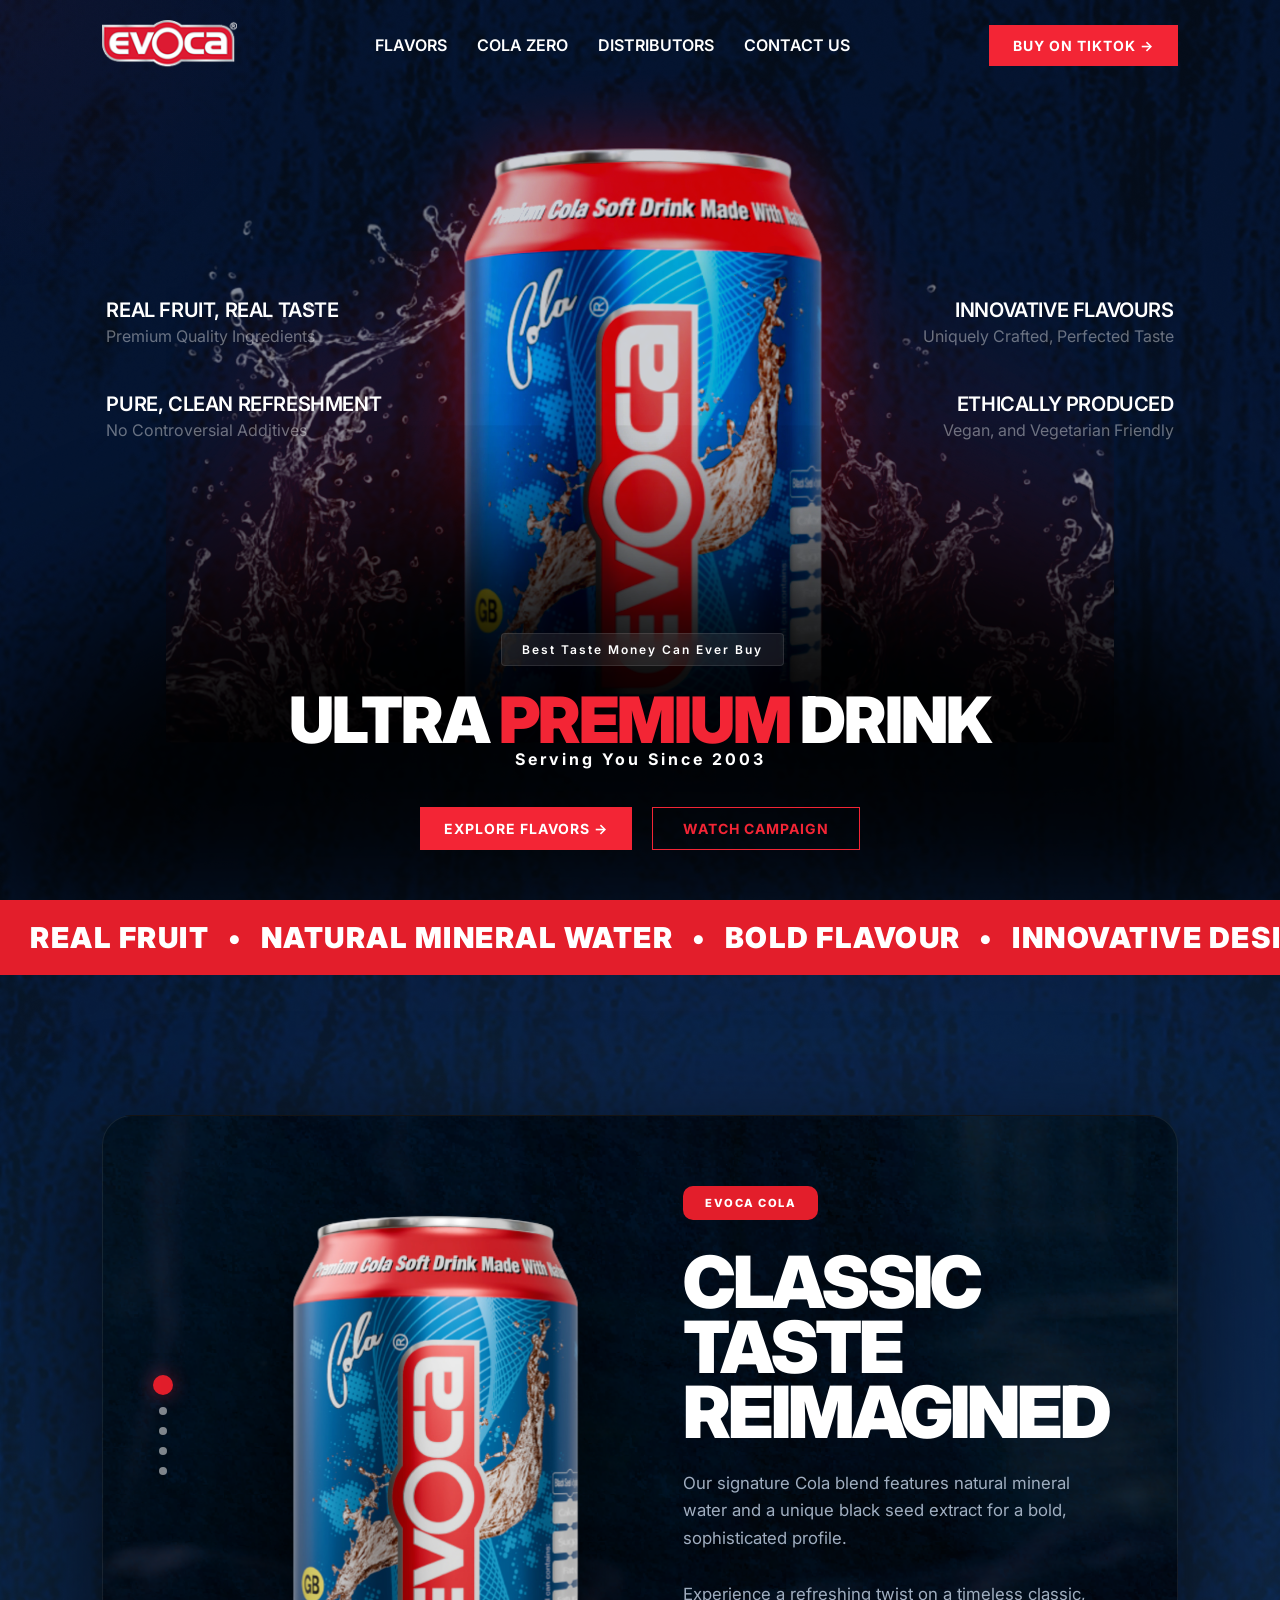
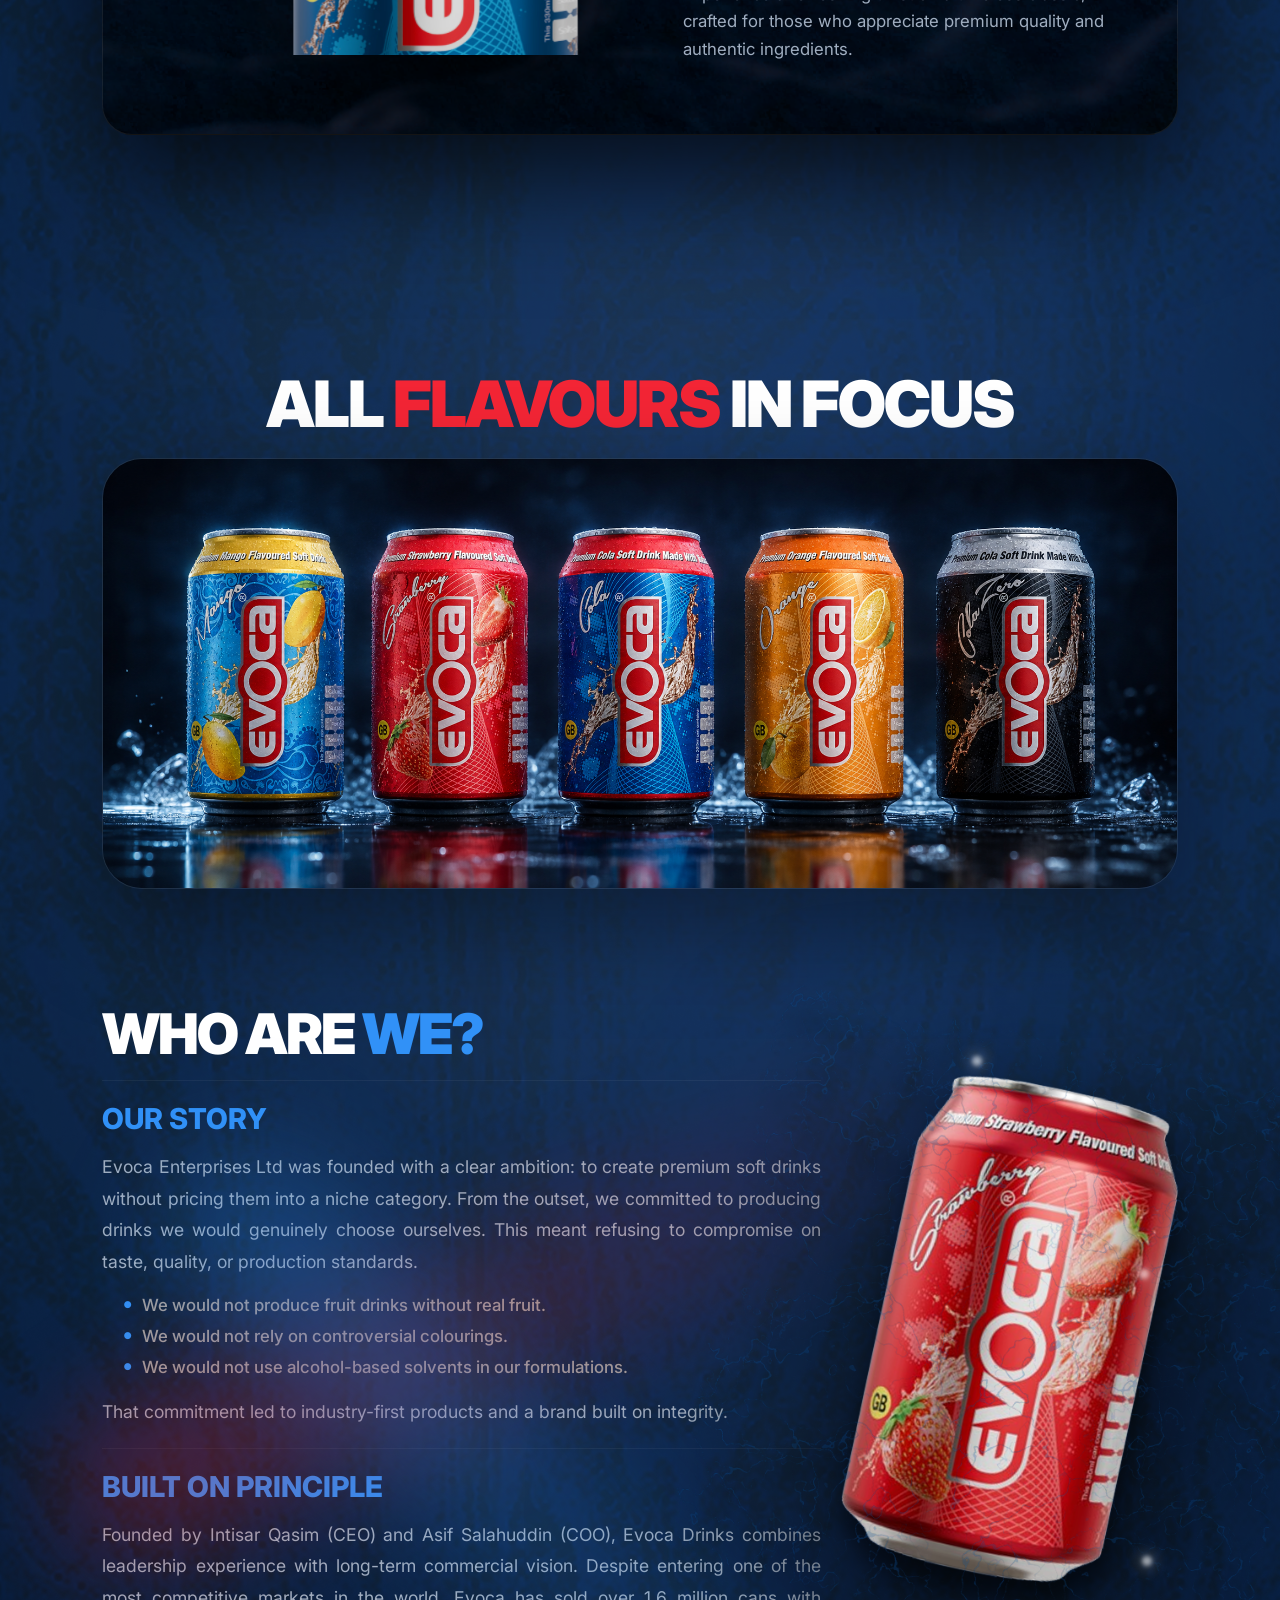
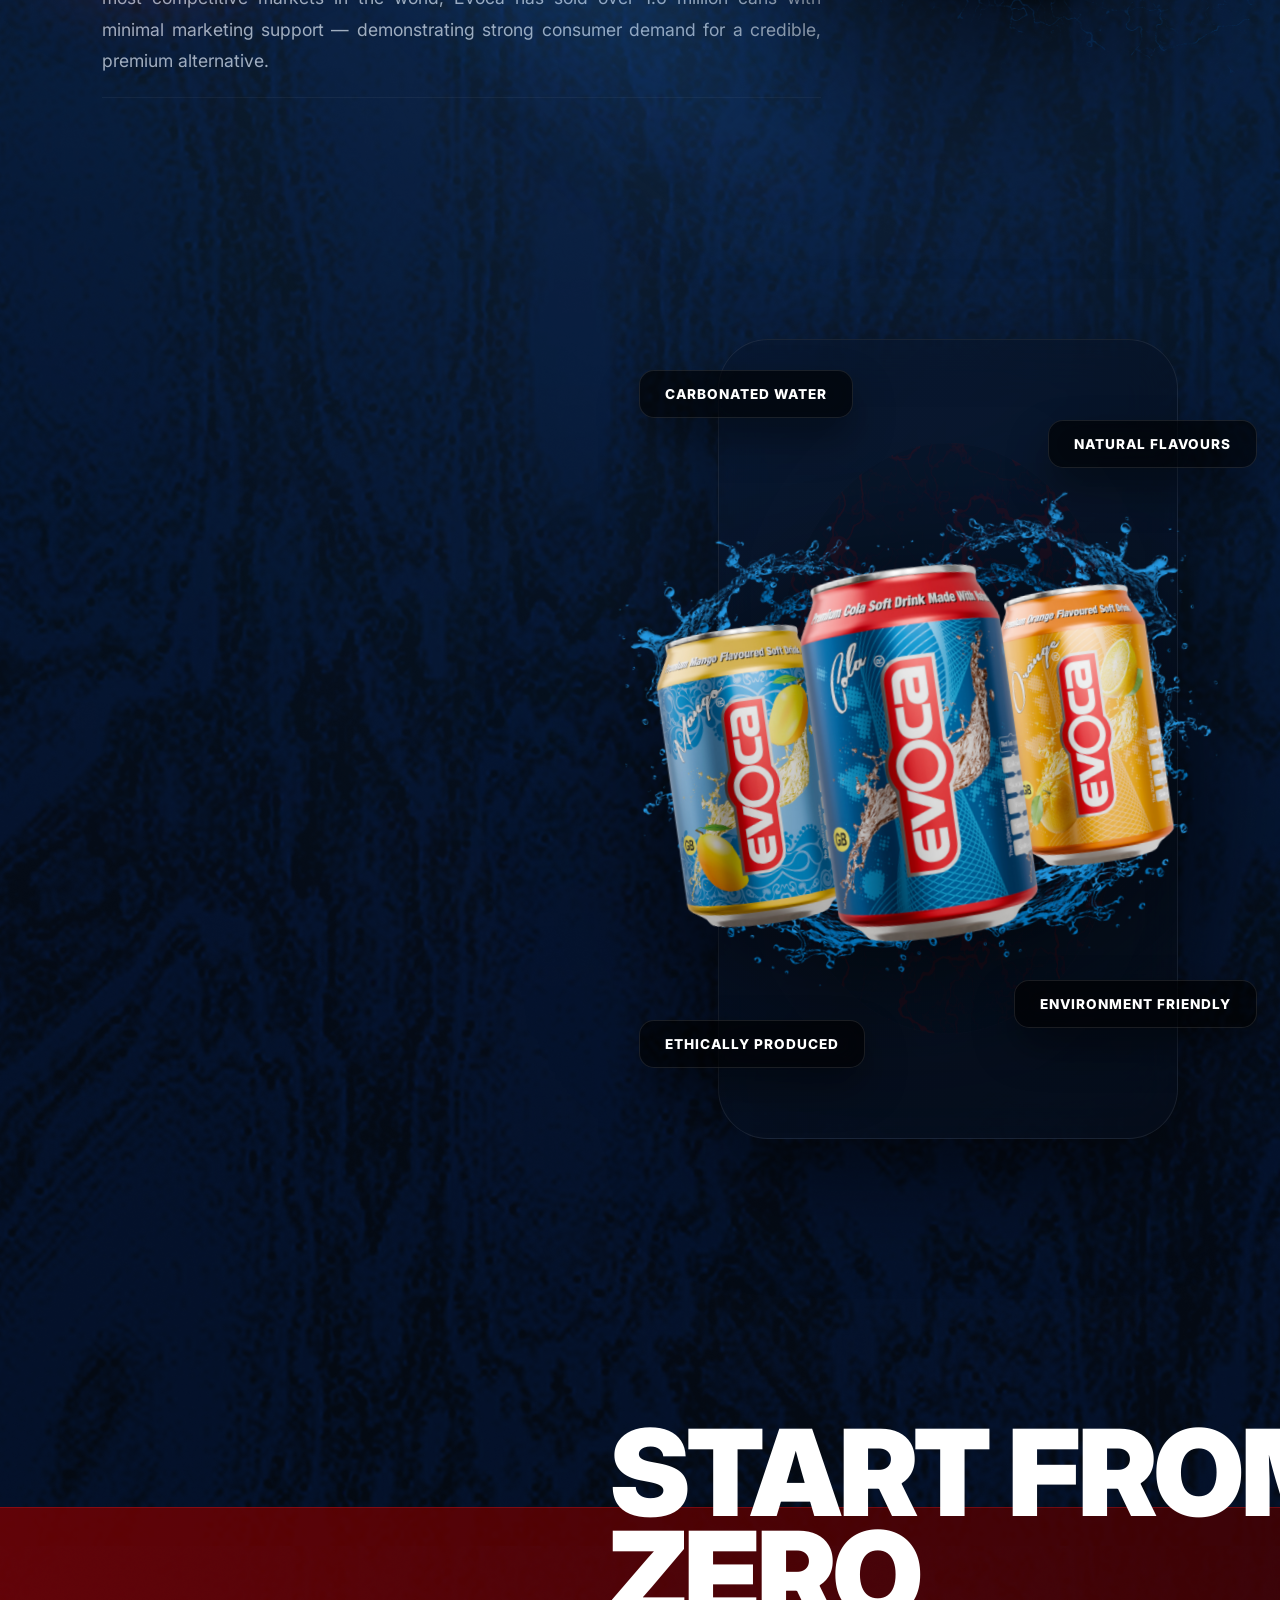
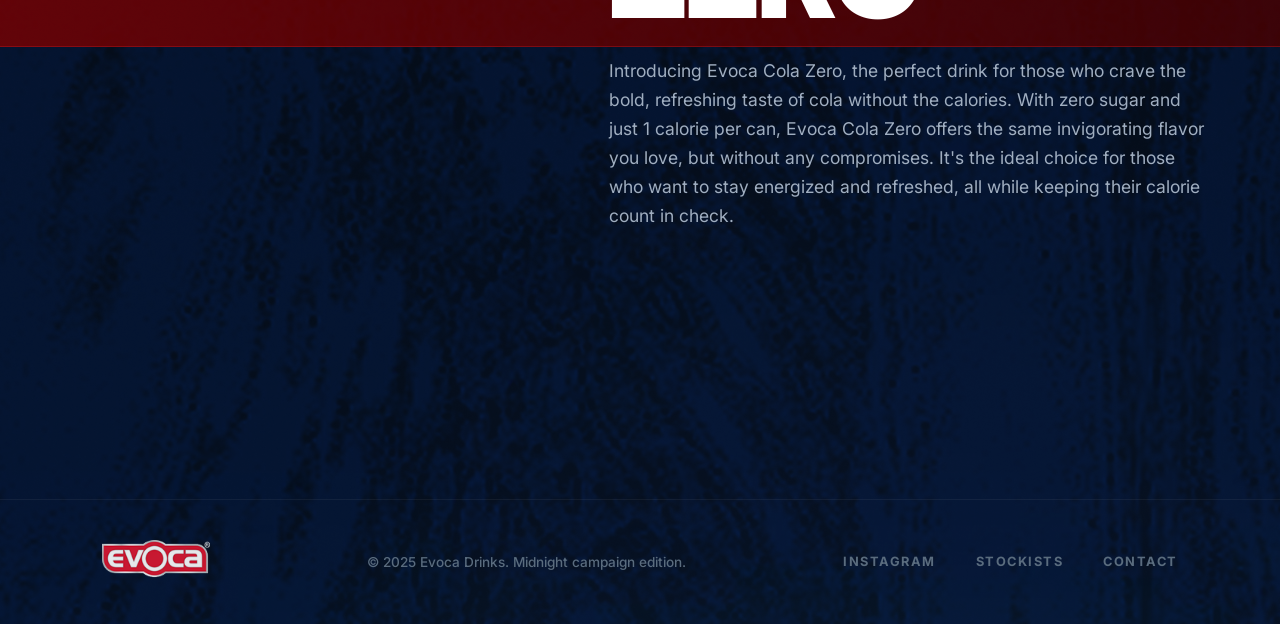
==== index.html @ 178afa1c "Unify section headings to 4rem and enforce strict section-to-section scroll snapping" ====
<!DOCTYPE html>
<html lang="en">

<head>
    <meta charset="UTF-8">
    <meta name="viewport" content="width=device-width, initial-scale=1.0">
    <title>Evoca - Taste the rush</title>
    <link rel="stylesheet" href="style.css">
    <link rel="preconnect" href="https://fonts.googleapis.com">
    <link rel="preconnect" href="https://fonts.gstatic.com" crossorigin>
    <link href="https://fonts.googleapis.com/css2?family=Inter:wght@400;500;600;700;800;900&display=swap"
        rel="stylesheet">
</head>

<body>

    <header class="navbar">
        <div class="navbar-container">
            <div class="logo">
                <img src="assets/Evoca Logo.png" alt="Evoca Logo" class="logo-img">
            </div>
            <nav class="nav-links">
                <a href="index.html#flavors">Flavors</a>
                <a href="index.html#zero">Cola Zero</a>
                <a href="distributors.html">Distributors</a>
                <a href="contact.html">Contact US</a>
            </nav>
            <div class="menu-toggle" id="menuToggle">
                <span></span>
                <span></span>
                <span></span>
            </div>
            <a href="#" class="btn btn-primary buy-now">BUY ON TIKTOK &rarr;</a>
        </div>
    </header>

    <main class="hero">
        <div class="hero-visual">
            <div class="hero-img-wrapper">
                <img src="assets/hero.png" alt="Evoca Hero" class="hero-img">
            </div>
        </div>
        <div class="hero-sides-container">
            <div class="hero-side left">
                <div class="side-info-item">
                    <h3>REAL FRUIT, REAL TASTE</h3>
                    <p>Premium Quality Ingredients</p>
                </div>
                <div class="side-info-item">
                    <h3>PURE, CLEAN REFRESHMENT</h3>
                    <p>No Controversial Additives</p>
                </div>
            </div>
            <div class="hero-side right">
                <div class="side-info-item">
                    <h3>INNOVATIVE FLAVOURS</h3>
                    <p>Uniquely Crafted, Perfected Taste</p>
                </div>
                <div class="side-info-item">
                    <h3>ETHICALLY PRODUCED</h3>
                    <p>Vegan, and Vegetarian Friendly</p>
                </div>
            </div>
        </div>

        <div class="hero-bottom-content">
            <div class="hero-badge reveal">Best Taste Money Can Ever Buy</div>

            <div class="hero-main-title reveal delay-1">

                <h1>Ultra <span class="highlight-red">Premium</span> Drink</h1>
                <span class="title-sub">Serving You Since 2003</span>
            </div>

            <div class="hero-actions reveal delay-2">
                <a href="#flavors" class="btn btn-primary buy-now">EXPLORE FLAVORS &rarr;</a>
                <a href="#" class="btn btn-outline">WATCH CAMPAIGN</a>
            </div>
        </div>
        <div class="hero-fade-overlay"></div>
    </main>

    <div class="marquee-wrapper">
        <div class="marquee">
            <span>REAL FRUIT &nbsp;&nbsp;&bull;&nbsp;&nbsp; NATURAL MINERAL WATER &nbsp;&nbsp;&bull;&nbsp;&nbsp; BOLD
                FLAVOUR &nbsp;&nbsp;&bull;&nbsp;&nbsp; INNOVATIVE DESIGN &nbsp;&nbsp;&bull;&nbsp;&nbsp; REAL FRUIT
                &nbsp;&nbsp;&bull;&nbsp;&nbsp; NATURAL MINERAL WATER &nbsp;&nbsp;&bull;&nbsp;&nbsp; BOLD FLAVOUR
                &nbsp;&nbsp;&bull;&nbsp;&nbsp; INNOVATIVE DESIGN</span>
            <span>REAL FRUIT &nbsp;&nbsp;&bull;&nbsp;&nbsp; NATURAL MINERAL WATER &nbsp;&nbsp;&bull;&nbsp;&nbsp; BOLD
                FLAVOUR &nbsp;&nbsp;&bull;&nbsp;&nbsp; INNOVATIVE DESIGN &nbsp;&nbsp;&bull;&nbsp;&nbsp; REAL FRUIT
                &nbsp;&nbsp;&bull;&nbsp;&nbsp; NATURAL MINERAL WATER &nbsp;&nbsp;&bull;&nbsp;&nbsp; BOLD FLAVOUR
                &nbsp;&nbsp;&bull;&nbsp;&nbsp; INNOVATIVE DESIGN</span>
        </div>
    </div>

    <section id="flavors" class="product-showcase">
        <div class="showcase-container">
            <div class="pagination">
                <span class="dot active" data-index="0"></span>
                <span class="dot" data-index="1"></span>
                <span class="dot" data-index="2"></span>
                <span class="dot" data-index="3"></span>
                <span class="dot" data-index="4"></span>
            </div>
            <div class="product-image">
                <img src="assets/1.png" alt="Evoca Product" id="productImage">
            </div>
            <div class="product-info reveal">
                <span class="product-tag" id="productTag">Evoca Cola</span>
                <h2 class="product-heading" id="productHeading">CLASSIC TASTE<br>REIMAGINED</h2>
                <p class="product-description" id="productDesc">
                    Our signature Cola blend features natural mineral water and a unique black seed extract for a bold,
                    sophisticated profile.
                    <br><br>
                    Experience a refreshing twist on a timeless classic, crafted for those who appreciate premium
                    quality and authentic ingredients.
                </p>
            </div>
        </div>
    </section>

    <section class="campaign-system">
        <div class="campaign-header reveal">
            <h2 class="header-main">ALL <span class="highlight-red">FLAVOURS</span> IN FOCUS</h2>
            <!-- <p class="header-sub">Our product pages present each drink as part of an immersive showcase .</p> -->
            <div class="campaign-banner reveal delay-1">
                <img src="assets/centralcans.png" alt="Evoca Cans Range" class="banner-img">
            </div>
        </div>

        <div class="campaign-grid">
            <div class="campaign-left reveal">
                <h3 class="side-heading">Who are<span class="highlight-blue"> we?</span></h3>

                <div class="feature-list">
                    <div class="feature-card reveal delay-1">
                        <h4>Our Story</h4>
                        <p>
                            Evoca Enterprises Ltd was founded with a clear ambition: to create premium soft drinks
                            without pricing them into a niche category. From the outset, we committed to producing
                            drinks we would genuinely choose ourselves. This meant refusing to compromise on taste,
                             quality, or production standards.
                        </p>
                        <ul class="principles-list">
                            <li>We would not produce fruit drinks without real fruit.</li>
                            <li>We would not rely on controversial colourings.</li>
                            <li>We would not use alcohol-based solvents in our formulations.</li>
                        </ul>
                        <p>
                            That commitment led to industry-first products and a brand built on integrity.
                        </p>
                    </div>
                    <div class="feature-card reveal delay-2">
                        <h4>Built on Principle</h4>
                        <p>
                            Founded by Intisar Qasim (CEO) and Asif Salahuddin (COO), Evoca Drinks combines leadership
                            experience with long-term commercial vision. Despite entering one of the most competitive
                            markets in the world, Evoca has sold over 1.6 million cans with minimal marketing support —
                            demonstrating strong consumer demand for a credible, premium alternative.
                        </p>
                    </div>

                </div>
            </div>

            <div class="campaign-right">
                <div class="visual-container">
                    <!-- Liquid Ribbons Background -->
                    <div class="ribbon ribbon-1"></div>
                    <div class="ribbon ribbon-2"></div>

                    <!-- <div class="campaign-info reveal delay-2">
                        <span class="tag-pill">CAMPAIGN VISUAL SYSTEM</span>
                        <p class="campaign-desc">
                            Evoca Cola is the only soft drink in the world to be made<br>
                            with: 100% Natural Mineral Water a Special Tasteless Extract of<br>
                            Black Seed
                        </p>
                    </div> -->

                    <div class="straight-can">
                        <img src="assets/EvocaStrawberry.png" alt="Evoca Strawberry">
                    </div>
                    <!-- Glowing particles -->
                    <div class="particle p1"></div>
                    <div class="particle p2"></div>
                    <div class="particle p3"></div>
                </div>
            </div>
        </div>
    </section>

    <section class="signature-concept">
        <div class="concept-grid">
            <div class="concept-left reveal">
                <span class="concept-tag">THERE IS NO ONE LIKE EVOCA</span>
                <h2 class="concept-heading">WHAT'S <span class="highlight-red">SPECIAL?</span></h2>

                <div class="concept-features">
                    <div class="concept-feature">
                        <div class="feature-icon">01</div>
                        <div class="feature-text">
                            <h4>HERO BUILT FROM SPLASH FORMS</h4>
                            <p>Evoca drinks are crafted using only the finest ingredients, including natural fruit
                                extracts, caffeine, and black seed extract. Our commitment to quality ensures a fresh,
                                authentic taste in every sip.</p>
                        </div>
                    </div>
                    <div class="concept-feature">
                        <div class="feature-icon">02</div>
                        <div class="feature-text">
                            <h4>PREMIUM TYPOGRAPHY BALANCE</h4>
                            <p>From refreshing Mango to the dynamic Cola, each Evoca flavour is uniquely formulated with
                                high-quality ingredients to create an unforgettable taste experience. We refuse to use
                                artificial additives, ensuring that each drink stands out for its natural, rich taste.
                            </p>
                        </div>
                    </div>
                    <div class="concept-feature">
                        <div class="feature-icon">03</div>
                        <div class="feature-text">
                            <h4>UNIQUE FLAVOR STORYTELLING</h4>
                            <p>Evoca drinks are produced with sustainability in mind, using environmentally friendly
                                practices to reduce our carbon footprint. We prioritize responsible sourcing and
                                production methods to protect both the environment and the integrity of our brand.</p>
                        </div>
                    </div>
                </div>
            </div>

            <div class="concept-right">
                <div class="orbit-card">
                    <!-- <span class="orbit-tag">ORBIT SHOWCASE</span> -->

                    <div class="orbit-visual">
                        <img src="assets/Group9.png" alt="Orbit Background" class="orbit-bg">
                        <img src="assets/all.png" alt="Evoca Cans Range" class="orbit-can">

                        <!-- Orbiting feature labels -->
                        <div class="orbit-label label-tl">
                            <h5>CARBONATED WATER</h5>
                        </div>
                        <div class="orbit-label label-tr">
                            <h5>NATURAL FLAVOURS</h5>
                        </div>
                        <div class="orbit-label label-bl">
                            <h5>ETHICALLY PRODUCED</h5>
                        </div>
                        <div class="orbit-label label-br">
                            <h5>ENVIRONMENT FRIENDLY</h5>
                        </div>
                    </div>
                </div>
            </div>
        </div>
    </section>
    <section id="zero" class="zero-section">
        <div class="red-stripe"></div>
        <div class="zero-container">
            <div class="zero-left reveal">
                <img src="assets/Zero.png" alt="Evoca Cola Zero" class="zero-can">
            </div>
            <div class="zero-right">
                <h2 class="zero-heading">START FROM<br>ZERO</h2>
                <p class="zero-text">
                    Introducing Evoca Cola Zero, the perfect drink for those who crave the bold, refreshing taste of
                    cola without the calories. With zero sugar and just 1 calorie per can, Evoca Cola Zero offers the
                    same invigorating flavor you love, but without any compromises. It's the ideal choice for those who
                    want to stay energized and refreshed, all while keeping their calorie count in check.
                </p>
                <!-- <a href="#" class="btn btn-primary">EXPLORE FLAVORS</a> -->
            </div>
        </div>
    </section>

    <footer id="contact" class="footer">
        <div class="footer-container">
            <div class="footer-left">
                <img src="assets/Evoca Logo.png" alt="Evoca Logo" class="footer-logo">
            </div>
            <div class="footer-center">
                <p>© 2025 Evoca Drinks. Midnight campaign edition.</p>
            </div>
            <div class="footer-right">
                <nav class="footer-nav">
                    <a href="#">INSTAGRAM</a>
                    <a href="distributors.html">STOCKISTS</a>
                    <a href="contact.html">CONTACT</a>
                </nav>
            </div>
        </div>
    </footer>

    <script>
        const scrollTop = document.getElementById('scrollTop');
        const navbar = document.querySelector('.navbar');

        window.addEventListener('scroll', () => {
            // Scroll to top button visibility
            if (window.pageYOffset > 300) {
                scrollTop.classList.add('visible');
            } else {
                scrollTop.classList.remove('visible');
            }

            // Navbar background transition
            if (window.pageYOffset > 50) {
                navbar.classList.add('scrolled');
            } else {
                navbar.classList.remove('scrolled');
            }
        });

        // Intersection Observer for reveal animations
        const revealCallback = (entries, observer) => {
            entries.forEach(entry => {
                if (entry.isIntersecting) {
                    entry.target.classList.add('active');
                }
            });
        };

        const revealObserver = new IntersectionObserver(revealCallback, {
            threshold: 0.15
        });

        document.querySelectorAll('.reveal').forEach(el => {
            revealObserver.observe(el);
        });

        // Mouse Tracking Glow Effect
        const glow = document.createElement('div');
        glow.className = 'mouse-glow';
        document.body.appendChild(glow);

        // Style the glow element via JS for simplicity or add to CSS
        Object.assign(glow.style, {
            position: 'fixed',
            width: '600px',
            height: '600px',
            background: 'radial-gradient(circle, rgba(227, 30, 43, 0.05) 0%, transparent 70%)',
            borderRadius: '50%',
            pointerEvents: 'none',
            zIndex: '0',
            transform: 'translate(-50%, -50%)',
            transition: 'opacity 0.5s ease'
        });

        document.addEventListener('mousemove', (e) => {
            glow.style.left = e.clientX + 'px';
            glow.style.top = e.clientY + 'px';
        });

        document.addEventListener('mouseenter', () => glow.style.opacity = '1');
        document.addEventListener('mouseleave', () => glow.style.opacity = '0');

        // Magnetic Button Effect
        const magneticButtons = document.querySelectorAll('.magnetic');
        magneticButtons.forEach(btn => {
            btn.addEventListener('mousemove', (e) => {
                const rect = btn.getBoundingClientRect();
                const x = e.clientX - rect.left - rect.width / 2;
                const y = e.clientY - rect.top - rect.height / 2;
                btn.style.transform = `translate(${x * 0.3}px, ${y * 0.3}px) scale(1.1)`;
            });
            btn.addEventListener('mouseleave', () => {
                btn.style.transform = '';
            });
        });

        // Text animation for highlights
        const textAnim = document.querySelector('.anim-text');
        if (textAnim) {
            textAnim.innerHTML = textAnim.innerText.split('').map((char, i) =>
                `<span style="display:inline-block; transition: all 0.5s ease ${i * 0.1}s">${char}</span>`
            ).join('');

            const observer = new IntersectionObserver((entries) => {
                entries.forEach(entry => {
                    if (entry.isIntersecting) {
                        entry.target.querySelectorAll('span').forEach(s => {
                            s.style.transform = 'translateY(0) rotate(0)';
                            s.style.opacity = '1';
                        });
                    } else {
                        entry.target.querySelectorAll('span').forEach(s => {
                            s.style.transform = 'translateY(20px) rotate(10deg)';
                            s.style.opacity = '0';
                        });
                    }
                });
            }, { threshold: 0.5 });
            observer.observe(textAnim);
        }

        // Flavor Switcher Logic
        const flavors = [
            {
                tag: "Evoca Cola",
                heading: "CLASSIC TASTE<br>REIMAGINED",
                desc: "Our signature Cola blend features natural mineral water and a unique black seed extract for a bold, sophisticated profile.<br><br>Experience a refreshing twist on a timeless classic, crafted for those who appreciate premium quality and authentic ingredients.",
                img: "assets/1.png"
            },
            {
                tag: "Evoca Strawberry",
                heading: "FRUITY RUSH",
                desc: "Evoca Strawberry combines freshly pressed strawberry juice and premium ingredients for a naturally refreshing, authentic flavour.<br><br>Carefully crafted from real fruit and natural mineral water, it delivers a smooth texture, bold flavour, and revitalising refreshment wherever you are.",
                img: "assets/2.png"
            },
            {
                tag: "Evoca Orange",
                heading: "ISLAND REFRESHMENT",
                desc: "Crisp, zesty, and full of life, our Orange flavor is made from the finest citrus extracts and crystal-clear spring water.<br><br>A bright and uplifting choice that delivers a natural citrus punch, keeping you refreshed and revitalized from the first sip to the last.",
                img: "assets/4.png"
            },
            {
                tag: "Evoca Mango",
                heading: "EVERY DROP<br>TROPICAL",
                desc: "Savor the sun-ripened sweetness of exotic mangoes, perfectly balanced with our pure mineral water base.<br><br>A vibrant, refreshing escape that brings a burst of tropical energy to your day, with no artificial flavors or compromise.",
                img: "assets/3.png"
            },
            {
                tag: "Evoca Cola Zero",
                heading: "ZERO CALORIES",
                desc: "Indulge in the full, rich taste of our Cola, now with zero calories. Infused with real kola nut and our exclusive black seed extract, Evoca Cola Zero offers all the bold, sophisticated flavours of the original, without the sugar.<br><br>Perfect for those who want the taste they love with none of the calories, Evoca Cola Zero delivers refreshment, energy, and flavour in every sip.",
                img: "assets/5.png"
            }
        ];

        const dots = document.querySelectorAll('.pagination .dot');
        const productImage = document.getElementById('productImage');
        const productTag = document.getElementById('productTag');
        const productHeading = document.getElementById('productHeading');
        const productDesc = document.getElementById('productDesc');

        dots.forEach(dot => {
            dot.addEventListener('click', () => {
                const index = dot.getAttribute('data-index');
                updateFlavor(index);
            });
        });

        function updateFlavor(index) {
            const flavor = flavors[index];

            // Update active dot
            dots.forEach(d => d.classList.remove('active'));
            dots[index].classList.add('active');

            // Fade out effect
            const elementsToFade = [productImage, productTag, productHeading, productDesc];
            elementsToFade.forEach(el => {
                el.style.opacity = '0';
                el.style.transform = 'translateY(20px)';
                el.style.transition = 'all 0.4s ease';
            });

            setTimeout(() => {
                // Update content
                productImage.src = flavor.img;
                productTag.textContent = flavor.tag;
                productHeading.innerHTML = flavor.heading;
                productDesc.innerHTML = flavor.desc;

                // Fade in effect
                elementsToFade.forEach(el => {
                    el.style.opacity = '1';
                    el.style.transform = 'translateY(0)';
                });
            }, 400);
        }

        // Mobile Menu Toggle Logic
        const menuToggle = document.getElementById('menuToggle');
        const navLinks = document.querySelector('.nav-links');

        menuToggle.addEventListener('click', () => {
            menuToggle.classList.toggle('active');
            navLinks.classList.toggle('active');
            document.body.classList.toggle('no-scroll');
        });

        // Close menu when link is clicked
        document.querySelectorAll('.nav-links a').forEach(link => {
            link.addEventListener('click', () => {
                menuToggle.classList.remove('active');
                navLinks.classList.remove('active');
                document.body.classList.remove('no-scroll');
            });
        });
    </script>
</body>

</html>
---- style.css ----
html {
    scroll-behavior: smooth;
    scroll-snap-type: y mandatory;
}

:root {
    scroll-behavior: smooth;
    --bg-dark: #051329;
    --primary-red: #E31E2B;
    --text-white: #ffffff;
    --text-muted: #7a8c9e;
    --btn-secondary-bg: rgba(255, 255, 255, 0.05);
    --btn-secondary-border: rgba(255, 255, 255, 0.1);
}

/* Reveal Animations */
.reveal {
    opacity: 0;
    transform: translateY(30px);
    transition: all 0.8s cubic-bezier(0.175, 0.885, 0.32, 1.275);
}

.reveal.active {
    opacity: 1;
    transform: translateY(0);
}

/* Staggered Reveal Delays */
.delay-1 {
    transition-delay: 0.1s;
}

.delay-2 {
    transition-delay: 0.2s;
}

.delay-3 {
    transition-delay: 0.3s;
}

.delay-4 {
    transition-delay: 0.4s;
}

.delay-5 {
    transition-delay: 0.5s;
}

/* Parallax Keyframes */
@keyframes parallax-slow {
    0% {
        transform: translate(0, 0);
    }

    50% {
        transform: translate(20px, 15px);
    }

    100% {
        transform: translate(0, 0);
    }
}

@keyframes parallax-medium {
    0% {
        transform: translate(0, 0);
    }

    50% {
        transform: translate(-30px, 20px);
    }

    100% {
        transform: translate(0, 0);
    }
}

.parallax-s {
    animation: parallax-slow 15s ease-in-out infinite;
}

.parallax-m {
    animation: parallax-medium 12s ease-in-out infinite;
}

* {
    margin: 0;
    padding: 0;
    box-sizing: border-box;
}

body {
    font-family: 'Inter', sans-serif;
    background-color: var(--bg-dark);
    background-image: url('assets/Background.png');
    background-position: top center;
    background-size: 100% auto;
    background-repeat: repeat-y;
    color: var(--text-white);
    min-height: 100vh;
    display: flex;
    flex-direction: column;
    overflow-x: hidden;
    position: relative;
}

/* Custom Scrollbar */
::-webkit-scrollbar {
    width: 8px;
}

::-webkit-scrollbar-track {
    background: var(--bg-dark);
}

::-webkit-scrollbar-thumb {
    background: #2a3a5a;
    border-radius: 10px;
}

::-webkit-scrollbar-thumb:hover {
    background: var(--primary-red);
}



/* Typography & Utilities */
a {
    text-decoration: none;
    color: inherit;
}

.btn {
    display: inline-block;
    padding: 12px 24px;
    border-radius: 8px;
    font-weight: 600;
    font-size: 0.85rem;
    letter-spacing: 1px;
    text-transform: uppercase;
    transition: all 0.3s ease;
}

.btn-primary {
    background-color: var(--primary-red);
    color: var(--text-white);
}

.btn-primary:hover {
    background-color: #ff1a2d;
    box-shadow: 0 4px 15px rgba(255, 51, 68, 0.4);
}

.btn-secondary:hover {
    background-color: rgba(255, 255, 255, 0.1);
    transform: translateY(-2px);
}

/* Magnetic/Glow Button */
.btn-primary {
    position: relative;
    overflow: hidden;
    z-index: 1;
}

.btn-primary::before {
    content: '';
    position: absolute;
    top: 50%;
    left: 50%;
    width: 0;
    height: 0;
    background: rgba(255, 255, 255, 0.2);
    border-radius: 50%;
    transform: translate(-50%, -50%);
    transition: width 0.6s ease, height 0.6s ease;
    z-index: -1;
}

.btn-primary:hover::before {
    width: 300px;
    height: 300px;
}

/* Header / Navbar */
.navbar {
    display: flex;
    justify-content: center; /* Centering the inner container */
    padding: 0 8%; /* Percentage padding for smaller screens */
    width: 100%;
    position: fixed;
    top: 0;
    left: 0;
    z-index: 1000;
    background: transparent;
    backdrop-filter: blur(0px);
    border-bottom: 1px solid transparent;
    transition: all 0.4s ease;
}

.navbar-container {
    width: 100%;
    max-width: 1300px;
    display: flex;
    justify-content: space-between;
    align-items: center;
    padding: 20px 0; /* Vertical padding only, horizontal handled by parent or margin */
}

.navbar.scrolled { 
    background-color: #051329 !important; 
    backdrop-filter: blur(15px); 
    border-bottom: 1px solid rgba(255, 255, 255, 0.1); 
    box-shadow: 0 10px 30px rgba(0, 0, 0, 0.3); 
}

.navbar.scrolled .navbar-container {
    padding: 12px 0;
}


.logo {
    display: flex;
    align-items: center;
}

.logo-img {
    height: 50px;
    /* Adjust size to fit header nicely */
    width: auto;
}

.nav-links {
    display: flex;
    gap: 30px;
}

.nav-links a {
    font-size: 16px;
    font-weight: 600;
    text-transform: uppercase;
    letter-spacing: 0px;
    line-height: 1;
    color: var(--text-white);
    transition: color 0.3s ease;
}

.nav-links a:hover {
    color: var(--text-white);
}

.buy-now {
    background-color: #F32535 !important;
    border-radius: 0;
    padding: 12px 24px;
    font-size: 14px;
    font-weight: 700;
    display: inline-flex;
    align-items: center;
    gap: 8px;
    box-shadow: none;
}

.buy-now:hover {
    background-color: #d11e2b !important;
    box-shadow: 0 4px 15px rgba(243, 37, 53, 0.3);
    transform: none;
}

.hero { min-height: 100vh; display: flex; justify-content: center; align-items: flex-start; padding: 300px 8% 0; position: relative; scroll-snap-align: start; overflow: hidden;  margin-bottom: 0 !important; }
.hero-visual { position: absolute; top: 40%; left: 50%; transform: translate(-50%, -50%); width: 100%; display: flex; justify-content: center; align-items: center; z-index: 1; pointer-events: none; opacity: 0.8; }
.hero-img { width: auto; height: 80%; max-height: 85vh; object-fit: contain; filter: drop-shadow(0 0 50px rgba(0,0,0,0.5)); }


.hero-sides-container {
    width: 100%;
    max-width: 1300px;
    margin: 0 auto;
    display: flex;
    justify-content: space-between;
    align-items: flex-start;
    padding: 0 4px; /* Fine-tuned adjustment to perfectly align with navbar content */
    z-index: 10;
}

.hero-side {
    display: flex;
    flex-direction: column;
    gap: 50px;
}

.hero-side.right {
    text-align: right;
}

.highlight-red {
    color: #F32535;
}

.side-info-item h3 {
    font-size: 20px;
    font-weight: 600;
    color: #FFFFFF;
    margin-bottom: 8px;
    text-transform: uppercase;
    letter-spacing: -0.02em;
    line-height: 1;
}

.side-info-item p {
    font-size: 16px;
    color: rgba(255, 255, 255, 0.4);
    font-weight: 400;
    letter-spacing: 0px;
    line-height: 1;
}

.hero-bottom-content {
    position: absolute;
    bottom: 50px;
    left: 50%;
    transform: translateX(-50%);
    text-align: center;
    width: 100%;
    max-width: 900px;
    display: flex;
    flex-direction: column;
    align-items: center;
    gap: 25px;
    z-index: 10;
}

.hero-badge {
    background: rgba(255, 255, 255, 0.08);
    backdrop-filter: blur(10px);
    border: 1px solid rgba(255, 255, 255, 0.1);
    padding: 8px 20px;
    border-radius: 4px;
    font-size: 0.75rem;
    font-weight: 600;
    letter-spacing: 2px;
    color: #FFFFFF;
    margin-left: 4px;
}

.hero-main-title .title-sub {
    font-size: 1rem;
    font-weight: 700;
    letter-spacing: 3px;
    display: block;
    margin-bottom: 8px;
    color: #FFFFFF;
}

.hero-main-title h1 {
    font-size: 4rem;
    font-weight: 900;
    line-height: 0.9;
    letter-spacing: -2px;
    text-transform: uppercase;
}

.hero-actions {
    display: flex;
    gap: 20px;
    margin-top: 5px;
}

.btn-outline {
    background: transparent;
    border: 1px solid #F32535;
    color: #F32535;
    border-radius: 0;
    padding: 12px 30px;
    font-size: 14px;
    font-weight: 700;
    text-transform: uppercase;
    transition: all 0.3s ease;
}

.btn-outline:hover {
    background: rgba(243, 37, 53, 0.05);
    border-color: #F32535;
}

/* Product Showcase Section */
.product-showcase {
    min-height: 100vh;
    display: flex;
    align-items: center;
    justify-content: center;
    padding: 100px 8%;
    position: relative;
    scroll-snap-align: start;
    scroll-margin-top: 0;
}

.showcase-container {
    background: linear-gradient(rgba(0, 0, 0, 0.2), rgba(0, 0, 0, 0.4)), url('assets/cardbg.png') #000 50% / cover no-repeat;
    backdrop-filter: blur(5px);
    border-radius: 30px;
    display: flex;
    align-items: center;
    padding: 70px 60px 70px 40px;
    width: 100%;
    max-width: 1300px;
    border: 1px solid rgba(255, 255, 255, 0.08);
    box-shadow: 0 40px 120px rgba(0, 0, 0, 0.8);
    position: relative;
    overflow: hidden;
}

.pagination {
    display: flex;
    flex-direction: column;
    align-items: center;
    gap: 12px;
    width: 40px;
    margin-right: 20px;
    z-index: 2;
}

.dot {
    width: 8px;
    height: 8px;
    background-color: white;
    border-radius: 50%;
    opacity: 0.5;
    transition: all 0.4s cubic-bezier(0.4, 0, 0.2, 1);
    cursor: pointer;
    position: relative;
}

.dot::after {
    content: '';
    position: absolute;
    top: -10px;
    left: -10px;
    right: -10px;
    bottom: -10px;
}

.dot:hover {
    opacity: 1;
    transform: scale(1.2);
}

.dot.active {
    width: 20px;
    height: 20px;
    background-color: var(--primary-red);
    opacity: 1;
    box-shadow: 0 0 20px rgba(227, 30, 43, 0.5);
}

.product-image {
    flex: 1;
    display: flex;
    justify-content: center;
    z-index: 2;
}

.product-image img {
    height: 460px;
    width: auto;
    filter: drop-shadow(0 40px 60px rgba(0, 0, 0, 0.8));
    transition: transform 0.6s cubic-bezier(0.34, 1.56, 0.64, 1);
}

.product-info {
    flex: 1.4;
    padding-left: 20px;
    z-index: 2;
}

.product-tag {
    display: inline-block;
    background-color: #E31E2B;
    color: white;
    padding: 10px 22px;
    border-radius: 10px;
    font-size: 0.7rem;
    font-weight: 800;
    letter-spacing: 1.5px;
    margin-bottom: 30px;
    text-transform: uppercase;
}

.product-heading {
    font-size: 5.2rem;
    font-weight: 900;
    line-height: 0.9;
    letter-spacing: -3px;
    margin-bottom: 25px;
    text-transform: uppercase;
    color: #ffffff;
}

.product-description {
    color: #a0aec0;
    font-size: 1.05rem;
    line-height: 1.65;
    max-width: 550px;
}

/* Marquee / Scrollable Background Ribbon */
.marquee-wrapper { margin-top: 0 !important;
    background-color: var(--primary-red);
    padding: 20px 0;
    width: 100vw;
    overflow: hidden;
    position: relative;
    margin-top: 60px;
}

.marquee {
    display: flex;
    white-space: nowrap;
    animation: marquee 45s linear infinite;
    width: max-content;
}

.marquee span {
    font-size: 1.8rem;
    font-weight: 900;
    letter-spacing: 1.5px;
    padding: 0 30px;
    display: inline-block;
}

@keyframes marquee {
    0% {
        transform: translateX(0);
    }

    100% {
        transform: translateX(-50%);
    }
}

/* Campaign Visual System Section */
.campaign-system {
    min-height: 100vh;
    padding: 100px 8%;
    position: relative;
    overflow: hidden;
    display: flex;
    flex-direction: column;
    justify-content: center;
    scroll-snap-align: start;
    scroll-margin-top: 0;
}

.campaign-header {
    text-align: center;
    margin-bottom: 30px;
}

.header-main {
    font-size: 4rem;
    font-weight: 900;
    line-height: 0.9;
    letter-spacing: -2px;
    margin-bottom: 25px;
    text-transform: uppercase;
}

.header-sub {
    color: var(--text-muted);
    font-size: 1.1rem;
    max-width: 750px;
    margin: 0 auto;
    line-height: 1.7;
}

.campaign-banner {
    width: 100%;
    max-width: 1300px;
    margin: 25px auto 10px;
    border-radius: 40px;
    overflow: hidden;
    border: 1px solid rgba(255, 255, 255, 0.08);
    box-shadow: 0 40px 100px rgba(0, 0, 0, 0.4);
    background: rgba(0, 0, 0, 0.2);
}

.banner-img {
    width: 100%;
    height: auto;
    display: block;
    object-fit: cover;
    transition: none;
    /* Ensure no active effect */
}

.campaign-grid {
    max-width: 1300px;
    margin: 0 auto;
    display: grid;
    grid-template-columns: 2.8fr 1fr;
    gap: 100px;
    align-items: center;
}

.side-heading {
    font-size: 4rem;
    font-weight: 900;
    line-height: 0.9;
    letter-spacing: -2px;
    margin-bottom: 20px;
    text-transform: uppercase;
}

.highlight-blue {
    color: #3191f7;
}

.feature-list {
    display: flex;
    flex-direction: column;
}

.feature-card {
    padding: 20px 0;
    border-bottom: 1px solid rgba(255, 255, 255, 0.05);
}

.feature-card:first-child {
    border-top: 1px solid rgba(255, 255, 255, 0.05);
}

.feature-num {
    font-size: 0.8rem;
    font-weight: 700;
    color: #3191f7;
    letter-spacing: 2px;
    display: block;
    margin-bottom: 15px;
}

.feature-card h4 {
    font-size: 1.8rem;
    font-weight: 800;
    margin-bottom: 15px;
    text-transform: uppercase;
    color: #3191f7;
}

.feature-card p {
    color: #a0aec0;
    font-size: 1.1rem;
    line-height: 1.8;
    max-width: 100%;
    text-align: justify;
}

.principles-list {
    margin: 15px 0;
    padding-left: 20px;
    list-style: none;
}

.principles-list li {
    position: relative;
    color: #a0a0a0;
    font-size: 1.05rem;
    font-weight: 500;
    line-height: 1.6;
    margin-bottom: 4px;
    padding-left: 20px;
    text-align: justify;
}

.principles-list li::before {
    content: '•';
    position: absolute;
    left: 0;
    color: #3191f7;
    font-size: 1.4rem;
    line-height: 1;
}

.visual-container {
    position: relative;
    height: 850px;
    display: flex;
    justify-content: flex-end;
    align-items: center;
    padding-right: 20px;
}

.campaign-info {
    position: absolute;
    top: 15%;
    left: 0%;
    transform: translateX(-50%);
    max-width: 700px;
    z-index: 20;
    text-align: left;
    background: transparent;
    backdrop-filter: none;
    padding: 0;
    border-radius: 0;
    border: none;
}

.tag-pill {
    background-color: rgba(122, 0, 0, 0.3);
    padding: 6px 16px;
    border-radius: 50px;
    font-size: 0.65rem;
    font-weight: 700;
    letter-spacing: 2px;
    margin-bottom: 25px;
    display: inline-block;
    backdrop-filter: blur(5px);
    border: 1px solid rgba(227, 30, 43, 0.3);
    color: #ffffff;
}

.campaign-desc {
    font-size: 1.2rem;
    color: #b0c4d8;
    line-height: 1.4;
    font-weight: 500;
    letter-spacing: -0.2px;
    max-width: 450px;
}

.angled-can {
    z-index: 5;
    transform: rotate(15deg);
    filter: drop-shadow(0 60px 100px rgba(0, 0, 0, 0.7));
    transition: transform 0.5s ease;
    margin-top: 50px;
}

.angled-can img {
    height: 700px;
    width: auto;
}

.angled-can:hover {
    transform: rotate(8deg) scale(1.05);
}

.straight-can {
    position: absolute;
    top: 50%;
    left: 35%;
    transform: translate(-50%, -50%);
    z-index: 1;
    filter: drop-shadow(0 60px 100px rgba(0, 0, 0, 0.8));
    transition: transform 0.5s ease;
    opacity: 1;
}

.straight-can img {
    height: 750px;
    width: auto;
}

/* Ribbons */
.ribbon {
    position: absolute;
    width: 1000px;
    height: 150px;
    border-radius: 75px;
    filter: blur(60px);
    opacity: 0.35;
    z-index: 1;
}

.ribbon-1 {
    background: linear-gradient(90deg, #E31E2B, transparent);
    transform: rotate(-25deg) translate(-100px, -100px);
}

.ribbon-2 {
    background: linear-gradient(90deg, #3191f7, transparent);
    transform: rotate(45deg) translate(50px, 200px);
}

/* Particles */
.particle {
    position: absolute;
    width: 10px;
    height: 10px;
    background-color: white;
    border-radius: 50%;
    filter: blur(2px);
    box-shadow: 0 0 15px white;
    opacity: 0.6;
    z-index: 6;
}

.p1 {
    top: 15%;
    left: 20%;
}

.p2 {
    bottom: 25%;
    right: 10%;
}

.p3 {
    top: 40%;
    left: 85%;
}

/* Signature Concept Section */
.signature-concept {
    min-height: 100vh;
    padding: 60px 8%;
    background-color: transparent;
    position: relative;
    display: flex;
    align-items: center;
    scroll-snap-align: start;
    scroll-margin-top: 0;
}

.concept-grid {
    max-width: 1300px;
    margin: 0 auto;
    display: grid;
    grid-template-columns: 1.6fr 0.6fr;
    gap: 60px;
    align-items: center;
}

.concept-tag {
    background-color: rgba(255, 255, 255, 0.05);
    color: #ffffff;
    padding: 8px 18px;
    border-radius: 6px;
    font-size: 0.75rem;
    font-weight: 600;
    letter-spacing: 1.5px;
    margin-bottom: 30px;
    display: inline-block;
    border: 1px solid rgba(255, 255, 255, 0.1);
    text-transform: uppercase;
}

.concept-heading {
    font-size: 4rem;
    font-weight: 900;
    line-height: 0.9;
    letter-spacing: -2px;
    margin-bottom: 35px;
    text-transform: uppercase;
}

.concept-desc {
    color: var(--text-muted);
    font-size: 1.1rem;
    line-height: 1.7;
    margin-bottom: 40px;
    max-width: 600px;
}

.concept-features {
    display: flex;
    flex-direction: column;
    gap: 20px;
}

.concept-feature {
    display: flex;
    gap: 25px;
    padding: 20px;
    background-color: rgba(255, 255, 255, 0.02);
    border: 1px solid rgba(255, 255, 255, 0.05);
    border-radius: 25px;
    transition: all 0.4s cubic-bezier(0.175, 0.885, 0.32, 1.275);
}

.concept-feature:hover {
    background-color: rgba(255, 255, 255, 0.04);
    transform: translateX(15px);
    border-color: rgba(255, 255, 255, 0.1);
}

.feature-icon {
    width: 45px;
    height: 45px;
    background-color: rgba(227, 30, 43, 0.1);
    border: 1px solid rgba(227, 30, 43, 0.3);
    color: #E31E2B;
    border-radius: 50%;
    display: flex;
    justify-content: center;
    align-items: center;
    font-size: 0.9rem;
    font-weight: 900;
    flex-shrink: 0;
}

.feature-text h4 {
    font-size: 1.1rem;
    font-weight: 800;
    margin-bottom: 10px;
    text-transform: uppercase;
    color: #ffffff;
}

.feature-text p {
    font-size: 0.9rem;
    color: var(--text-muted);
    line-height: 1.6;
}

/* Orbit Card (Right Side) */
.orbit-card {
    background: linear-gradient(135deg, rgba(8, 22, 45, 0.6) 0%, rgba(5, 13, 26, 0.8) 100%);
    backdrop-filter: blur(25px);
    border: 1px solid rgba(255, 255, 255, 0.08);
    border-radius: 50px;
    padding: 30px;
    position: relative;
    overflow: visible;
    height: 600px;
    box-shadow: 0 40px 100px rgba(0, 0, 0, 0.5);
    max-width: 460px;
    width: 100%;
    margin-left: auto;
}

.orbit-tag {
    font-size: 0.8rem;
    font-weight: 800;
    color: var(--text-muted);
    letter-spacing: 2px;
    text-transform: uppercase;
    margin-bottom: 30px;
    display: block;
    opacity: 0.6;
}

.orbit-visual {
    position: relative;
    width: 100%;
    height: 100%;
    display: flex;
    justify-content: center;
    align-items: center;
}

.orbit-bg {
    position: absolute;
    width: 110%;
    height: 95%;
    opacity: 0.4;
    z-index: 1;
    pointer-events: none;
    transform: rotate(0deg);
}

.orbit-can {
    height: 480px;
    width: auto;
    z-index: 5;
    filter: drop-shadow(0 40px 80px rgba(0, 0, 0, 0.7));
    transform: rotate(-8deg);
    transition: transform 0.6s ease;
}

.orbit-label {
    position: absolute;
    width: auto;
    min-width: 180px;
    background-color: rgba(0, 0, 0, 0.6);
    backdrop-filter: blur(15px);
    border: 1px solid rgba(255, 255, 255, 0.1);
    padding: 15px 25px;
    border-radius: 15px;
    z-index: 10;
    box-shadow: 0 20px 40px rgba(0, 0, 0, 0.4);
    transition: all 0.3s ease;
    text-align: center;
}

.orbit-label:hover {
    border-color: var(--primary-red);
    transform: translateY(-5px);
}

.orbit-label h5 {
    font-size: 0.85rem;
    font-weight: 800;
    margin-bottom: 0;
    text-transform: uppercase;
    color: #ffffff;
    letter-spacing: 1px;
}

.orbit-label p {
    font-size: 0.8rem;
    color: var(--text-muted);
    line-height: 1.6;
}

.label-tl {
    top: -20px;
    left: -130px;
}

.label-tr {
    top: 30px;
    right: -130px;
}

.label-bl {
    bottom: 20px;
    left: -130px;
}

.label-br {
    bottom: 60px;
    right: -130px;
}

/* Zero Section */
.zero-section {
    min-height: 100vh;
    position: relative;
    padding: 100px 8%;
    display: flex;
    align-items: center;
    justify-content: center;
    scroll-snap-align: start;
    scroll-margin-top: 0;
    overflow: hidden;
    background-color: transparent;
    margin-top: 0;
}

.red-stripe {
    position: absolute;
    top: 42%;
    left: 0;
    transform: translateY(-50%);
    width: 100%;
    height: 140px;
    background: linear-gradient(90deg, rgba(122, 0, 0, 0.8) 0%, rgba(74, 0, 0, 0.8) 100%);
    border-top: 1px solid rgba(227, 30, 43, 0.3);
    border-bottom: 1px solid rgba(227, 30, 43, 0.3);
    z-index: 1;
}

.zero-container {
    display: flex;
    align-items: center;
    gap: 80px;
    max-width: 1300px;
    width: 100%;
    z-index: 2;
    position: relative;
}



.zero-left {
    flex: 1;
    display: flex;
    justify-content: center;
}

.zero-can {
    height: 700px;
    width: auto;
    filter: drop-shadow(0 40px 80px rgba(0, 0, 0, 0.9));
    transform: rotate(-3deg);
    transition: transform 0.5s ease;
}

.zero-can:hover {
    transform: rotate(0deg) scale(1.02);
}

.zero-right {
    flex: 1.2;
    margin-left: -40px;
}

.zero-heading {
    font-size: 7.5rem;
    font-weight: 900;
    line-height: 0.85;
    letter-spacing: -3px;
    text-transform: uppercase;
    margin-bottom: 30px;
    color: #ffffff;
    white-space: nowrap;
}

.zero-text {
    font-size: 1.1rem;
    color: #a0aec0;
    line-height: 1.65;
    margin-bottom: 45px;
    max-width: 600px;
}

/* Footer Styles */
.footer {
    padding: 40px 8%;
    border-top: 1px solid rgba(255, 255, 255, 0.05);
    background-color: transparent;
    scroll-snap-align: end;
}

.footer-container {
    display: flex;
    justify-content: space-between;
    align-items: center;
    max-width: 1300px;
    margin: 0 auto;
}

.footer-logo {
    height: 40px;
    width: auto;
    opacity: 0.9;
}

.footer-center p {
    font-size: 0.85rem;
    color: #5a6c7e;
    font-weight: 500;
}

.footer-nav {
    display: flex;
    gap: 40px;
}

.footer-nav a {
    font-size: 0.8rem;
    font-weight: 700;
    letter-spacing: 1.5px;
    color: #5a6c7e;
    transition: all 0.3s ease;
}

.footer-nav a:hover {
    color: #ffffff;
}


/* --- RESPONSIVE DESIGN --- */

/* Laptops & Small Desktops (under 1400px) */
@media (max-width: 1400px) {
    .main-heading {
        font-size: 5.5rem;
    }

    .product-heading {
        font-size: 4.5rem;
    }

    .header-main {
        font-size: 4rem;
    }

    .side-heading {
        font-size: 3.5rem;
    }

    .concept-heading {
        font-size: 4.5rem;
    }

    .zero-heading {
        font-size: 7.5rem;
    }

    .orbit-card {
        height: 800px;
        padding: 50px;
    }
}

/* Tablets & Small Laptops (under 1100px) */
@media (max-width: 1100px) {

    .campaign-grid,
    .concept-grid {
        grid-template-columns: 1fr;
        gap: 80px;
        text-align: center;
    }

    .campaign-left,
    .concept-left {
        display: flex;
        flex-direction: column;
        align-items: center;
    }

    .header-sub,
    .concept-desc {
        margin-left: auto;
        margin-right: auto;
    }

    .visual-container {
        height: 600px;
    }

    .angled-can img {
        height: 500px;
    }

    .campaign-info {
        position: relative;
        top: 0;
        left: 0;
        margin: 0 auto 40px;
        text-align: center;
    }

    .orbit-card {
        height: auto;
        padding: 60px 40px;
        margin: 0 auto;
    }

    .orbit-visual {
        flex-direction: column;
        height: auto;
        gap: 30px;
    }

    .orbit-can {
        height: 400px;
        margin: 40px 0;
        transform: rotate(0deg);
    }

    .orbit-label {
        position: static;
        width: 100%;
        max-width: 500px;
        text-align: left;
    }

    .zero-heading {
        font-size: 6rem;
    }
}

/* Mobile Devices (under 768px) */
@media (max-width: 768px) {
    .navbar {
        padding: 20px 8%;
    }

    .nav-links {
        display: none;
    }

    /* Hide complex nav on mobile */

    .hero {
        text-align: center;
        padding-top: 40px;
    }

    .hero-content {
        display: flex;
        flex-direction: column;
        align-items: center;
    }

    .main-heading {
        font-size: 3.8rem;
        letter-spacing: -2px;
        margin-bottom: 25px;
    }

    .sub-heading {
        font-size: 1.8rem;
    }

    .description {
        font-size: 0.95rem;
    }

    .features {
        flex-direction: column;
        gap: 25px;
        text-align: center;
    }

    .product-showcase {
        padding: 40px 8%;
    }

    .showcase-container {
        flex-direction: column;
        padding: 40px 25px;
    }

    .pagination {
        flex-direction: row;
        margin-right: 0;
        margin-bottom: 30px;
        width: auto;
    }

    .product-image img {
        height: 320px;
    }

    .product-info {
        padding-left: 0;
        text-align: center;
        margin-top: 30px;
    }

    .product-heading {
        font-size: 3.2rem;
        letter-spacing: -1.5px;
    }

    .campaign-system {
        padding: 60px 8%;
    }

    .header-main {
        font-size: 2.8rem;
        letter-spacing: -1.5px;
    }

    .side-heading {
        font-size: 2.4rem;
    }

    .signature-concept {
        padding: 60px 8%;
    }

    .concept-heading {
        font-size: 2.8rem;
        letter-spacing: -1.5px;
    }

    .concept-feature {
        flex-direction: column;
        align-items: center;
        text-align: center;
        padding: 25px;
    }

    .zero-section {
        padding: 60px 8% 100px;
    }

    .zero-container {
        flex-direction: column;
        text-align: center;
        gap: 40px;
    }

    .zero-left {
        justify-content: center;
    }

    .zero-can {
        height: 400px;
    }

    .zero-heading {
        font-size: 3.8rem;
        letter-spacing: -2px;
    }

    .footer {
        padding: 60px 8% 40px;
    }

    .footer-container {
        flex-direction: column;
        gap: 40px;
        text-align: center;
    }

    .footer-nav {
        flex-direction: column;
        gap: 20px;
    }
}

/* Small Mobile (under 480px) */
@media (max-width: 480px) {
    .main-heading {
        font-size: 3.2rem;
    }

    .product-heading {
        font-size: 2.8rem;
    }

    .zero-heading {
        font-size: 3.2rem;
    }

    .btn {
        width: 100%;
        text-align: center;
    }

    .action-buttons {
        flex-direction: column;
        width: 100%;
    }
}

/* Scroll Top Button */
.scroll-top {
    position: fixed;
    bottom: 30px;
    right: 30px;
    width: 50px;
    height: 50px;
    background-color: var(--primary-red);
    color: white;
    border-radius: 50%;
    display: flex;
    justify-content: center;
    align-items: center;
    text-decoration: none;
    z-index: 1001;
    box-shadow: 0 10px 25px rgba(227, 30, 43, 0.4);
    transition: all 0.3s cubic-bezier(0.175, 0.885, 0.32, 1.275);
    opacity: 0;
    visibility: hidden;
    transform: translateY(20px);
}

.scroll-top.visible {
    opacity: 0.9;
    visibility: visible;
    transform: translateY(0);
}

.scroll-top.magnetic {
    transition: transform 0.1s linear, opacity 0.3s ease;
}

.scroll-top:hover {
    transform: translateY(-5px);
    opacity: 1;
    box-shadow: 0 15px 30px rgba(227, 30, 43, 0.6);
}

.scroll-top svg {
    transition: transform 0.3s ease;
}

.scroll-top:hover svg {
    transform: scale(1.1);
}

/* Page Header */
.page-header {
    padding: 160px 8% 60px;
    text-align: center;
    background: linear-gradient(to bottom, rgba(227, 30, 43, 0.05), transparent);
}

.page-title {
    font-size: 4rem;
    font-weight: 900;
    text-transform: uppercase;
    letter-spacing: -2px;
    line-height: 0.9;
    margin-bottom: 20px;
}

.page-subtitle {
    color: var(--text-muted);
    font-size: 1.2rem;
    max-width: 600px;
    margin: 0 auto;
}

/* Contact Page */
.contact-section {
    padding: 60px 8% 120px;
}

.contact-container {
    display: grid;
    grid-template-columns: 1fr 1.5fr;
    gap: 80px;
    max-width: 1300px;
    margin: 0 auto;
}

.contact-info h3 {
    font-size: 2rem;
    margin-bottom: 30px;
    text-transform: uppercase;
}

.info-item {
    margin-bottom: 40px;
}

.info-item h4 {
    color: var(--primary-red);
    font-size: 0.8rem;
    letter-spacing: 2px;
    margin-bottom: 10px;
    text-transform: uppercase;
}

.info-item p {
    font-size: 1.1rem;
    line-height: 1.6;
}

.contact-form {
    background: rgba(255, 255, 255, 0.02);
    padding: 50px;
    border-radius: 30px;
    border: 1px solid rgba(255, 255, 255, 0.05);
}

.form-grid {
    display: grid;
    grid-template-columns: 1fr 1fr;
    gap: 30px;
    margin-bottom: 30px;
}

.form-group {
    display: flex;
    flex-direction: column;
    gap: 10px;
}

.form-group label {
    font-size: 0.8rem;
    font-weight: 600;
    color: var(--text-muted);
    text-transform: uppercase;
    letter-spacing: 1px;
}

.form-input,
.form-textarea {
    background: rgba(255, 255, 255, 0.05);
    border: 1px solid rgba(255, 255, 255, 0.1);
    padding: 15px 20px;
    border-radius: 12px;
    color: white;
    font-family: inherit;
    font-size: 1rem;
    transition: all 0.3s ease;
}

.form-input:focus,
.form-textarea:focus {
    outline: none;
    border-color: var(--primary-red);
    background: rgba(255, 255, 255, 0.08);
}

.form-textarea {
    height: 150px;
    resize: none;
}

/* Distributors Page */
.distributors-section {
    padding: 60px 8% 120px;
}

.distributor-grid {
    display: grid;
    grid-template-columns: repeat(auto-fill, minmax(300px, 1fr));
    gap: 30px;
    max-width: 1300px;
    margin: 0 auto;
}

.distributor-card {
    background: rgba(255, 255, 255, 0.02);
    padding: 40px;
    border-radius: 25px;
    border: 1px solid rgba(255, 255, 255, 0.05);
    transition: all 0.3s ease;
}

.distributor-card:hover {
    background: rgba(255, 255, 255, 0.04);
    border-color: var(--primary-red);
    transform: translateY(-10px);
}

.distributor-card h3 {
    font-size: 1.4rem;
    margin-bottom: 15px;
    color: var(--text-white);
}

.distributor-tag {
    display: inline-block;
    padding: 5px 12px;
    background: rgba(227, 30, 43, 0.1);
    color: var(--primary-red);
    border-radius: 6px;
    font-size: 0.7rem;
    font-weight: 700;
    margin-bottom: 20px;
    text-transform: uppercase;
}

.distributor-card p {
    color: var(--text-muted);
    font-size: 0.95rem;
    line-height: 1.6;
    margin-bottom: 20px;
}

.distributor-link {
    color: var(--text-white);
    font-weight: 600;
    font-size: 0.9rem;
    text-decoration: underline;
    text-underline-offset: 4px;
}

/* Mobile Menu Toggle Styling */
.menu-toggle {
    display: none;
    flex-direction: column;
    gap: 6px;
    cursor: pointer;
    z-index: 1001;
}

.menu-toggle span {
    display: block;
    width: 25px;
    height: 2px;
    background-color: var(--text-white);
    transition: all 0.3s ease;
}

.menu-toggle.active span:nth-child(1) {
    transform: translateY(8px) rotate(45deg);
}

.menu-toggle.active span:nth-child(2) {
    opacity: 0;
}

.menu-toggle.active span:nth-child(3) {
    transform: translateY(-8px) rotate(-45deg);
}

.no-scroll {
    overflow: hidden;
}

/* Responsiveness Media Queries */
@media (max-width: 1100px) {
    .main-heading {
        font-size: 5rem;
    }

    .product-heading {
        font-size: 4rem;
    }

    .campaign-grid,
    .concept-grid {
        gap: 50px;
    }
}

@media (max-width: 992px) {

    .campaign-grid,
    .concept-grid {
        grid-template-columns: 1fr;
        text-align: center;
        padding: 0 15px;
    }

    .campaign-left,
    .concept-left {
        width: 100%;
        max-width: 100%;
    }

    .campaign-info {
        left: 0;
        top: 0;
        position: relative;
        margin: 0 auto 30px;
    }

    .visual-container {
        height: 600px;
    }

    .angled-can img,
    .straight-can img {
        height: 500px;
    }

    .concept-features {
        align-items: center;
    }

    .orbit-card {
        height: 700px;
        padding: 40px;
    }

    .orbit-can {
        height: 350px;
    }
}

@media (max-width: 768px) {
    html {
        scroll-snap-type: none;
        /* Disable snapping on small screens for better UX */
    }

    .navbar {
        padding: 15px 5%;
    }

    .menu-toggle {
        display: flex;
        order: 2;
    }

    .logo {
        order: 1;
    }

    .buy-now {
        display: none;
        /* Hide on mobile navbar, add to menu if needed */
    }

    .nav-links {
        position: fixed;
        top: 0;
        right: -100%;
        width: 100%;
        height: 100vh;
        background: rgba(5, 19, 41, 0.98);
        flex-direction: column;
        justify-content: center;
        align-items: center;
        gap: 40px;
        transition: right 0.5s cubic-bezier(0.77, 0.2, 0.05, 1);
        z-index: 1000;
        backdrop-filter: blur(20px);
        display: flex;
        padding: 20px;
    }

    .nav-links.active {
        right: 0;
    }

    .nav-links a {
        font-size: 1.8rem;
        color: white;
        text-align: center;
        width: 100%;
        display: block;
    }

    .hero {
        padding-top: 100px;
        text-align: center;
    }

    .hero-content {
        margin: 0 auto;
    }

    .main-heading {
        font-size: 3.5rem;
        letter-spacing: -1px;
    }

    .sub-heading {
        font-size: 1.8rem;
    }

    .action-buttons {
        flex-direction: column;
        align-items: center;
        width: 100%;
    }

    .action-buttons .btn {
        width: 100%;
        max-width: 300px;
    }

    .features {
        flex-direction: column;
        gap: 30px;
    }

    .showcase-container {
        flex-direction: column;
        padding: 40px 20px;
        text-align: center;
    }

    .pagination {
        flex-direction: row;
        width: 100%;
        justify-content: center;
        margin-right: 0;
        margin-bottom: 30px;
    }

    .product-image img {
        height: 300px;
    }

    .product-info {
        padding-left: 0;
        margin-top: 30px;
        width: 100%;
    }

    .product-heading {
        font-size: 2.8rem;
        letter-spacing: -1px;
        word-break: break-word;
    }

    .product-description {
        font-size: 0.95rem;
        width: 100%;
        margin: 0 auto;
    }

    .header-main {
        font-size: 2.8rem;
    }

    .side-heading {
        font-size: 2.5rem;
    }

    .concept-heading {
        font-size: 2.8rem;
    }

    .orbit-label {
        position: relative;
        top: auto !important;
        left: auto !important;
        right: auto !important;
        bottom: auto !important;
        width: 100%;
        margin-bottom: 20px;
    }

    .orbit-visual {
        flex-direction: column;
        height: auto;
    }

    .orbit-bg {
        display: none;
    }

    .zero-container {
        flex-direction: column;
        text-align: center;
        gap: 40px;
    }

    .zero-heading {
        font-size: 3rem;
    }

    .footer-container {
        flex-direction: column;
        gap: 40px;
        text-align: center;
    }

    .contact-container {
        grid-template-columns: 1fr;
    }

    .form-grid {
        grid-template-columns: 1fr;
    }

    .page-title {
        font-size: 2.5rem;
    }
}

@media (max-width: 480px) {
    .main-heading {
        font-size: 2.8rem;
    }

    .product-heading {
        font-size: 2.2rem;
    }

    .action-buttons {
        flex-direction: column;
    }
}

/* Color Enhancement (Shine Removed) */
.hero-img-wrapper { position: relative; display: flex; justify-content: center; align-items: center; width: fit-content; height: fit-content; margin: 0 auto; overflow: hidden; }
.hero-img { filter: drop-shadow(0 0 40px rgba(227, 30, 43, 0.45)) saturate(1.5) contrast(1.25) brightness(1.1) !important; transition: all 0.5s ease; }

/* Hero Bottom Fade Overlay */
.hero-fade-overlay { position: absolute; bottom: -20px; left: 50%; transform: translateX(-50%); width: 1400px; height: 350px; background: #000; border-radius: 700px 700px 0 0; filter: blur(80px); z-index: 5; pointer-events: none; opacity: 0.9; }
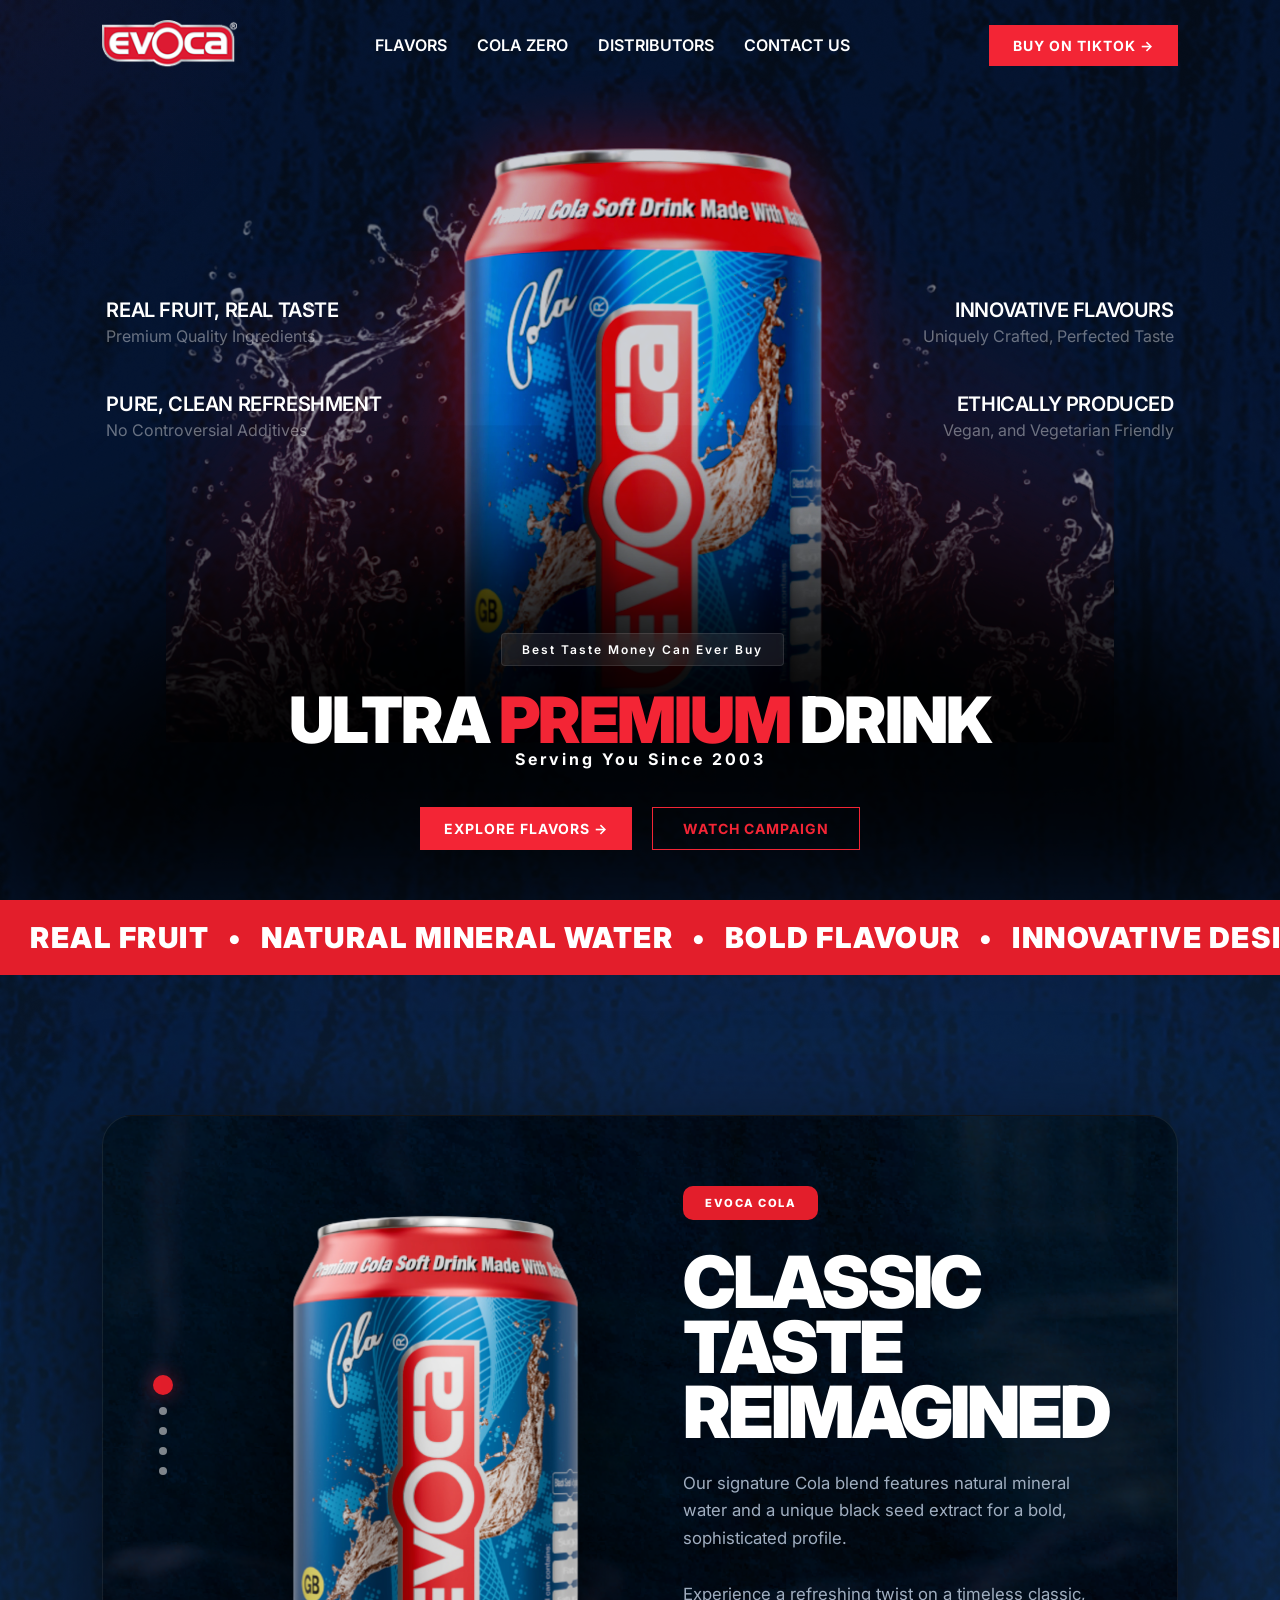
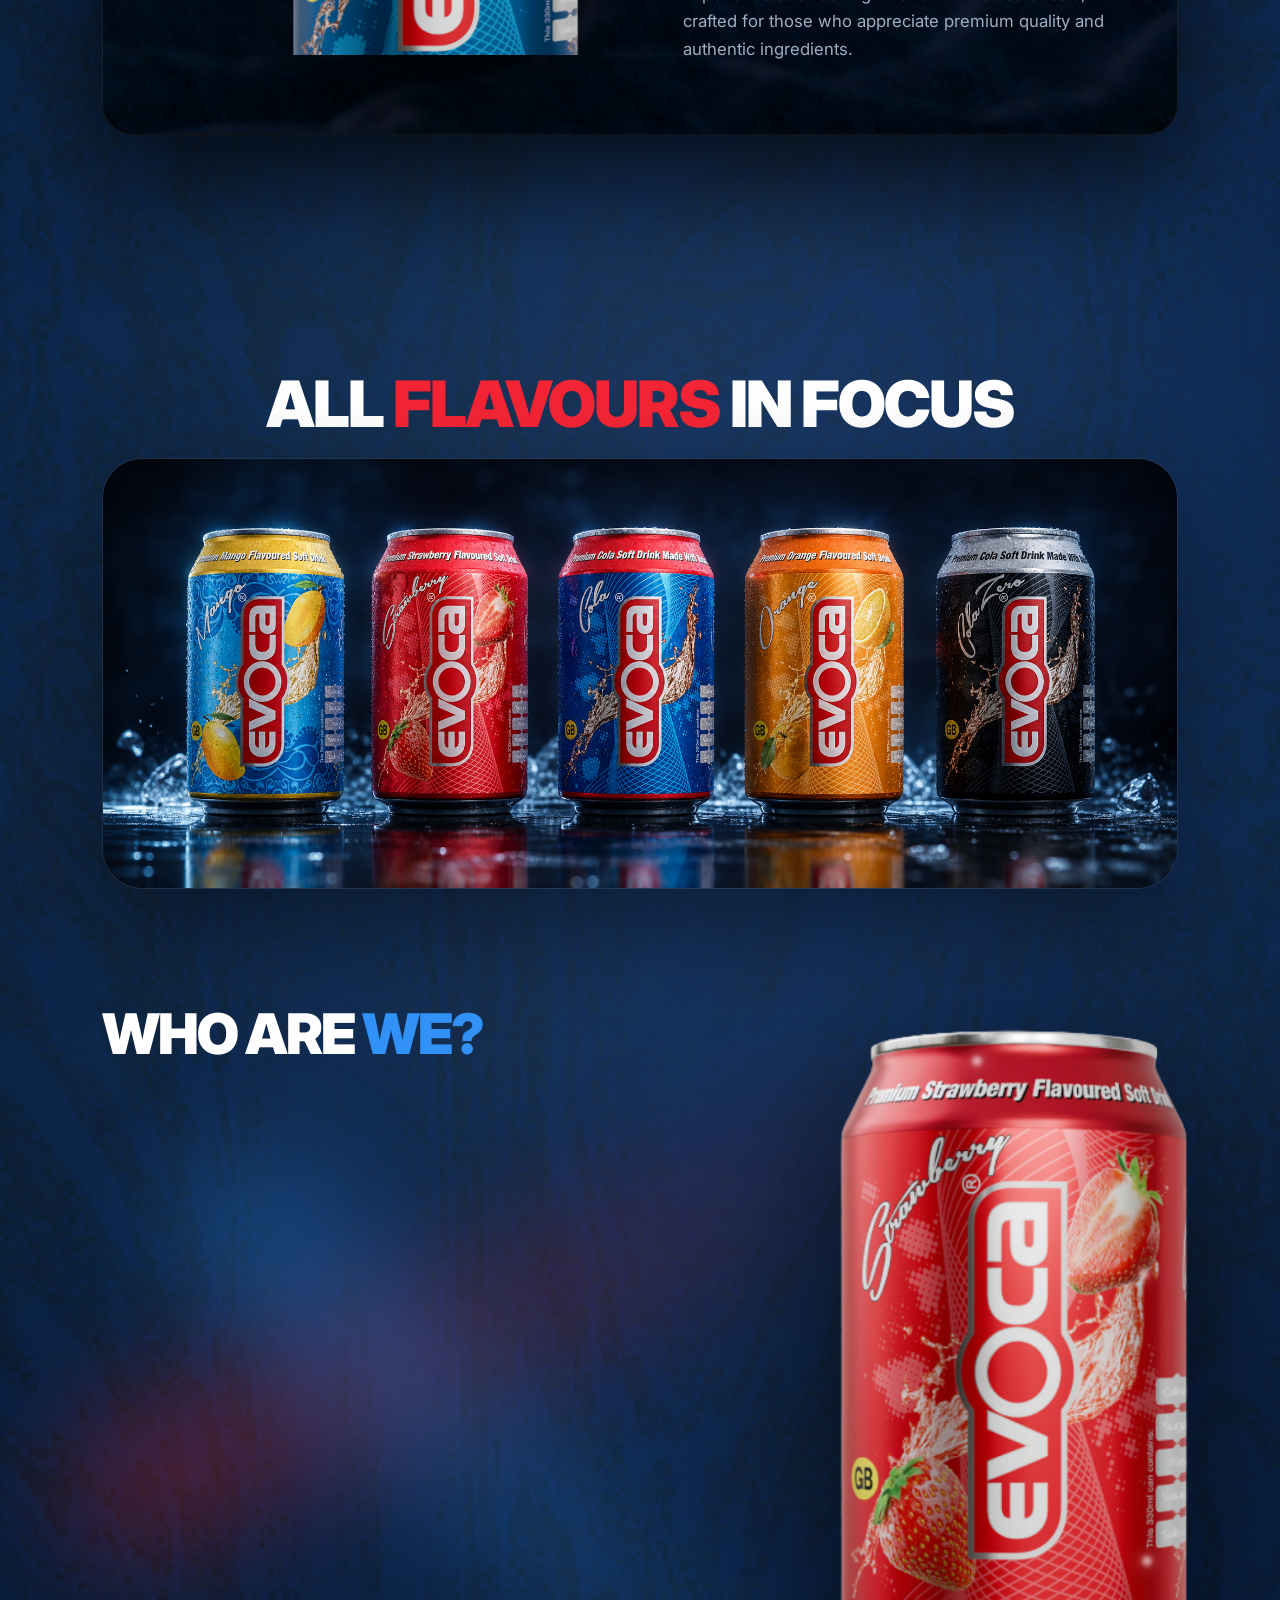
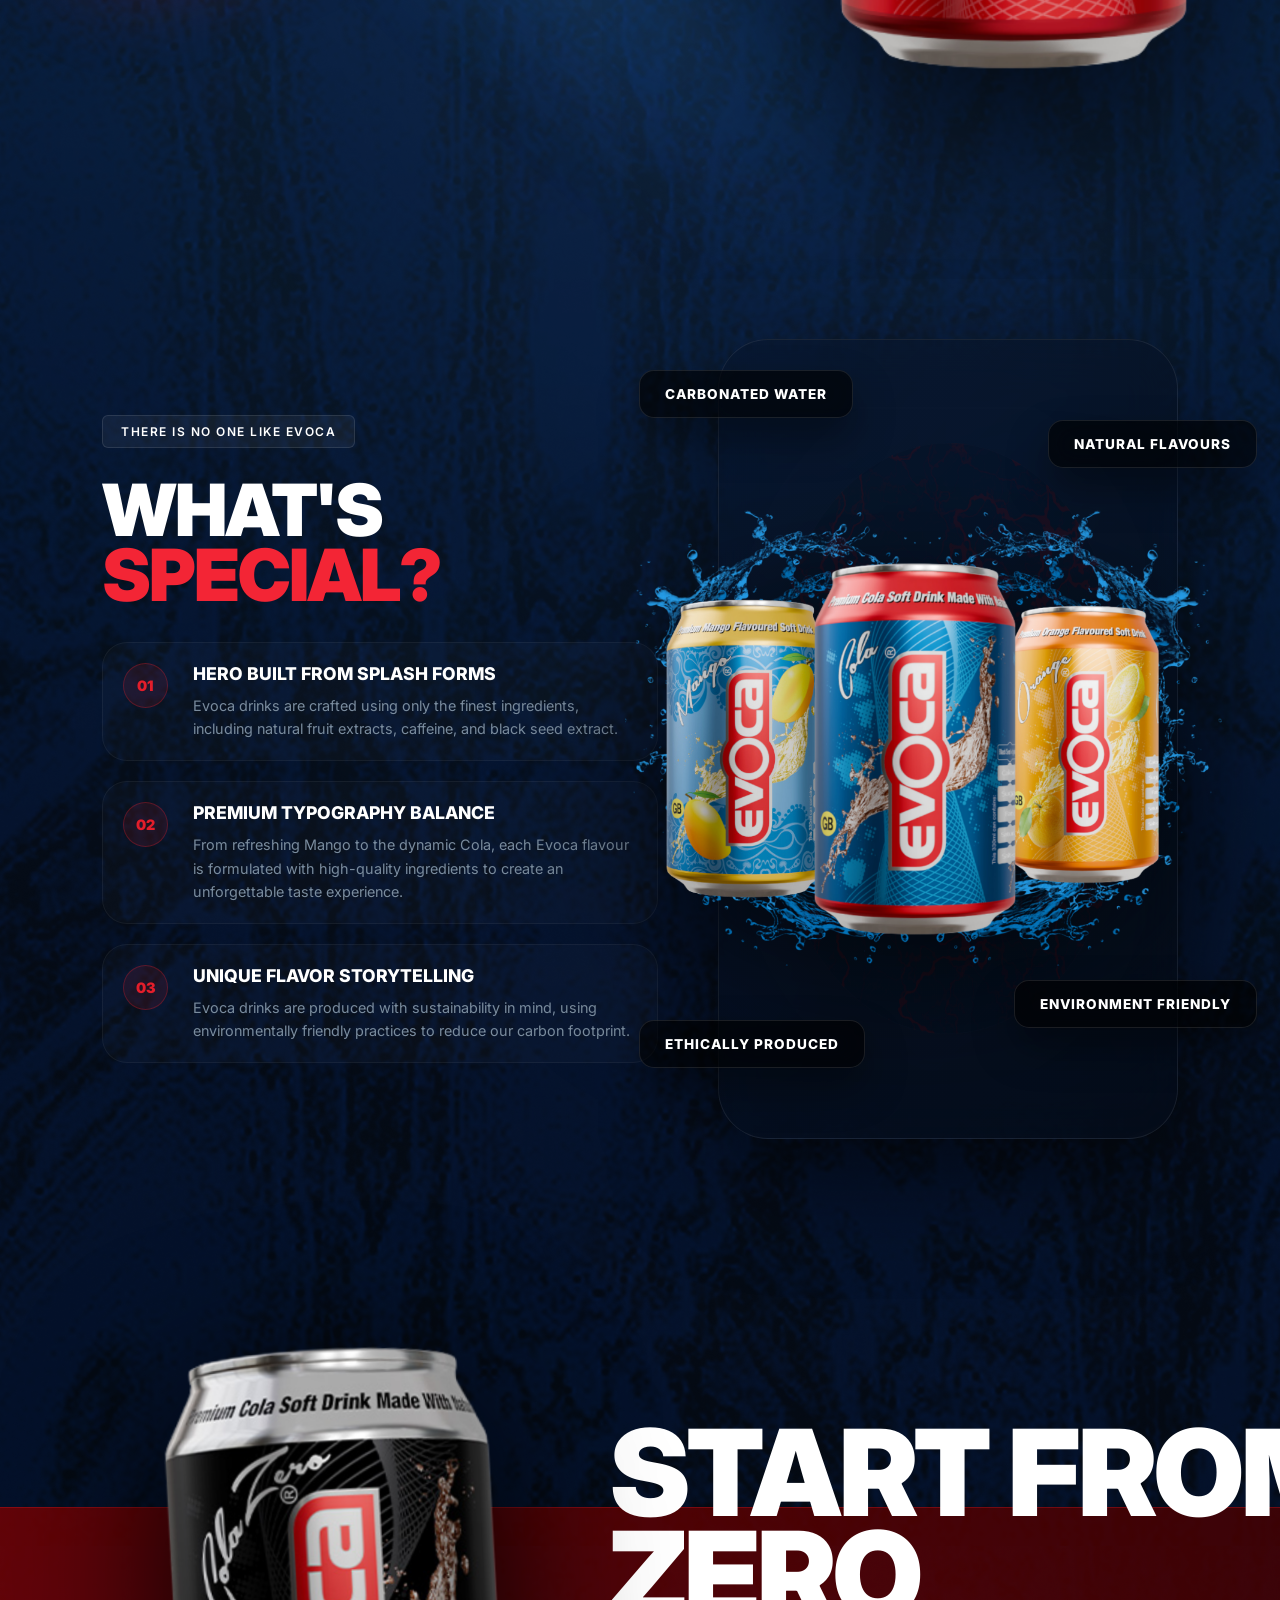
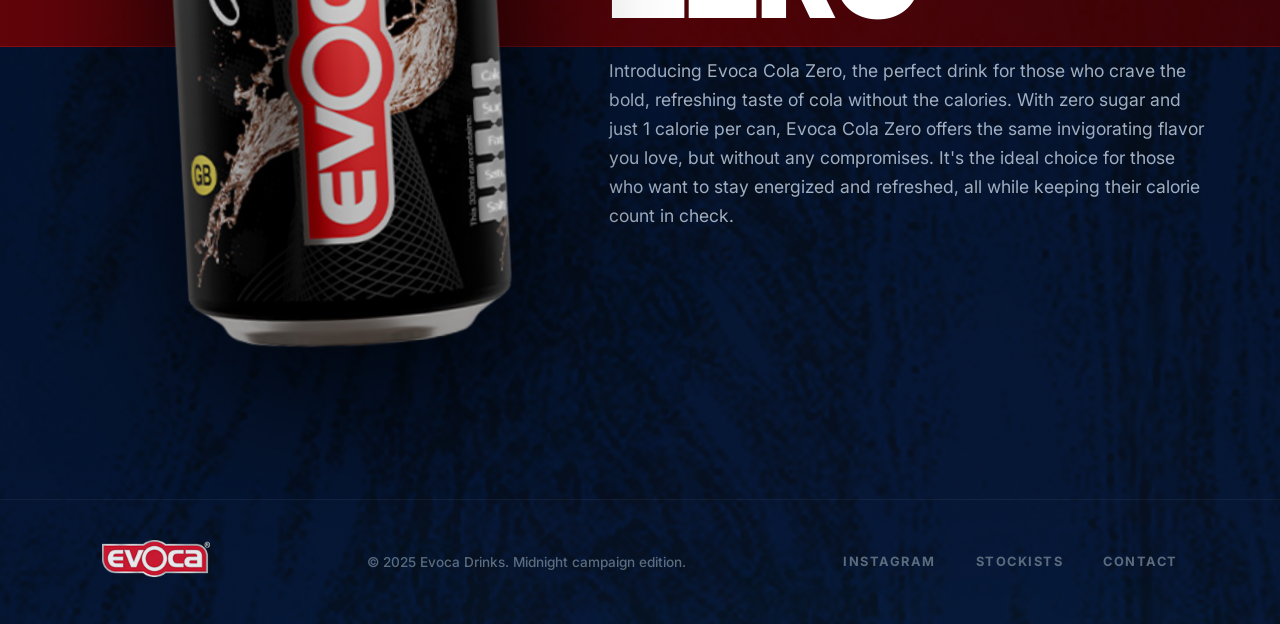
==== commit 9e73aee1: "Straighten product images and refine concept feature card widths" ====
--- a/index.html
+++ b/index.html
@@ -202,17 +202,15 @@
                         <div class="feature-text">
                             <h4>HERO BUILT FROM SPLASH FORMS</h4>
                             <p>Evoca drinks are crafted using only the finest ingredients, including natural fruit
-                                extracts, caffeine, and black seed extract. Our commitment to quality ensures a fresh,
-                                authentic taste in every sip.</p>
+                                extracts, caffeine, and black seed extract.</p>
                         </div>
                     </div>
                     <div class="concept-feature">
                         <div class="feature-icon">02</div>
                         <div class="feature-text">
                             <h4>PREMIUM TYPOGRAPHY BALANCE</h4>
-                            <p>From refreshing Mango to the dynamic Cola, each Evoca flavour is uniquely formulated with
-                                high-quality ingredients to create an unforgettable taste experience. We refuse to use
-                                artificial additives, ensuring that each drink stands out for its natural, rich taste.
+                            <p>From refreshing Mango to the dynamic Cola, each Evoca flavour is formulated with
+                                high-quality ingredients to create an unforgettable taste experience.
                             </p>
                         </div>
                     </div>
@@ -221,8 +219,7 @@
                         <div class="feature-text">
                             <h4>UNIQUE FLAVOR STORYTELLING</h4>
                             <p>Evoca drinks are produced with sustainability in mind, using environmentally friendly
-                                practices to reduce our carbon footprint. We prioritize responsible sourcing and
-                                production methods to protect both the environment and the integrity of our brand.</p>
+                                practices to reduce our carbon footprint.</p>
                         </div>
                     </div>
                 </div>
--- a/style.css
+++ b/style.css
@@ -729,7 +729,7 @@
 
 .angled-can {
     z-index: 5;
-    transform: rotate(15deg);
+    transform: rotate(0deg);
     filter: drop-shadow(0 60px 100px rgba(0, 0, 0, 0.7));
     transition: transform 0.5s ease;
     margin-top: 50px;
@@ -758,6 +758,7 @@
 .straight-can img {
     height: 750px;
     width: auto;
+    transform: rotate(0deg);
 }
 
 /* Ribbons */
@@ -875,6 +876,7 @@
     border: 1px solid rgba(255, 255, 255, 0.05);
     border-radius: 25px;
     transition: all 0.4s cubic-bezier(0.175, 0.885, 0.32, 1.275);
+    max-width: 640px;
 }
 
 .concept-feature:hover {
@@ -963,7 +965,7 @@
     width: auto;
     z-index: 5;
     filter: drop-shadow(0 40px 80px rgba(0, 0, 0, 0.7));
-    transform: rotate(-8deg);
+    transform: rotate(0deg);
     transition: transform 0.6s ease;
 }
 
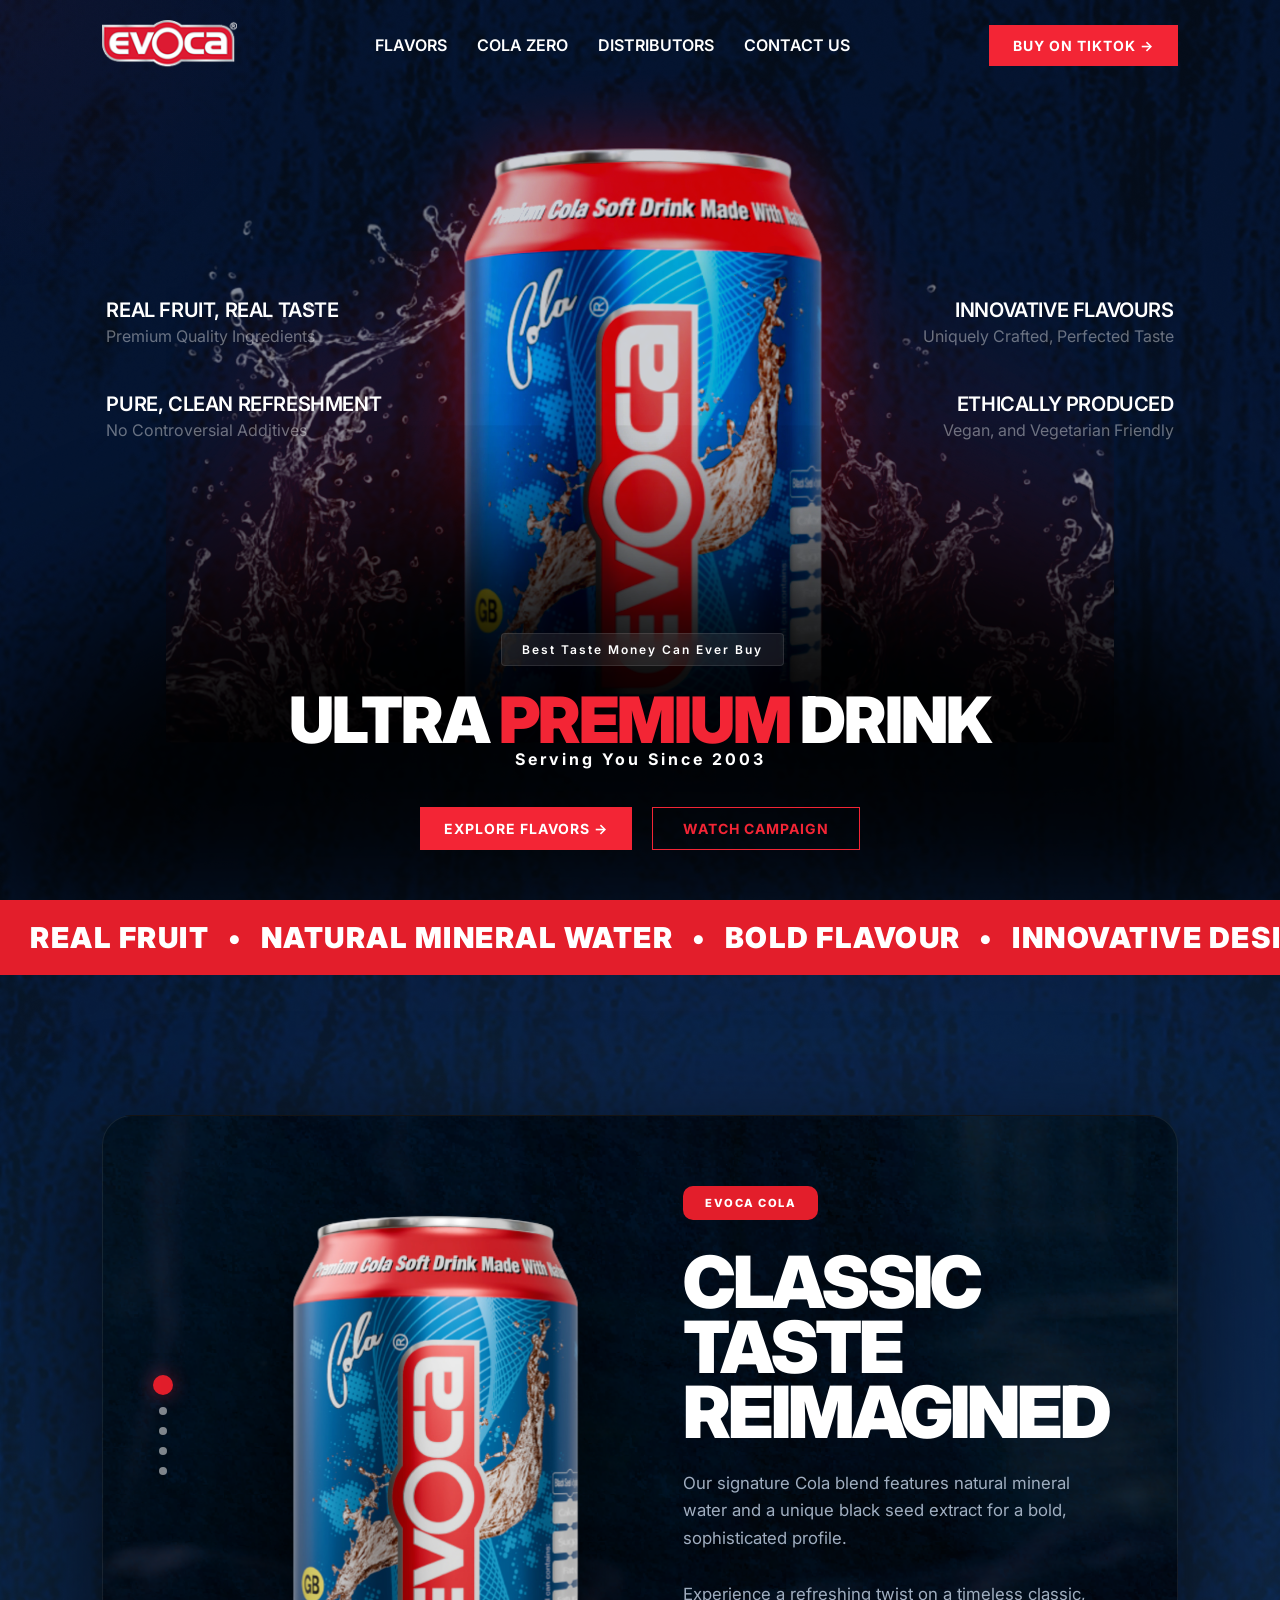
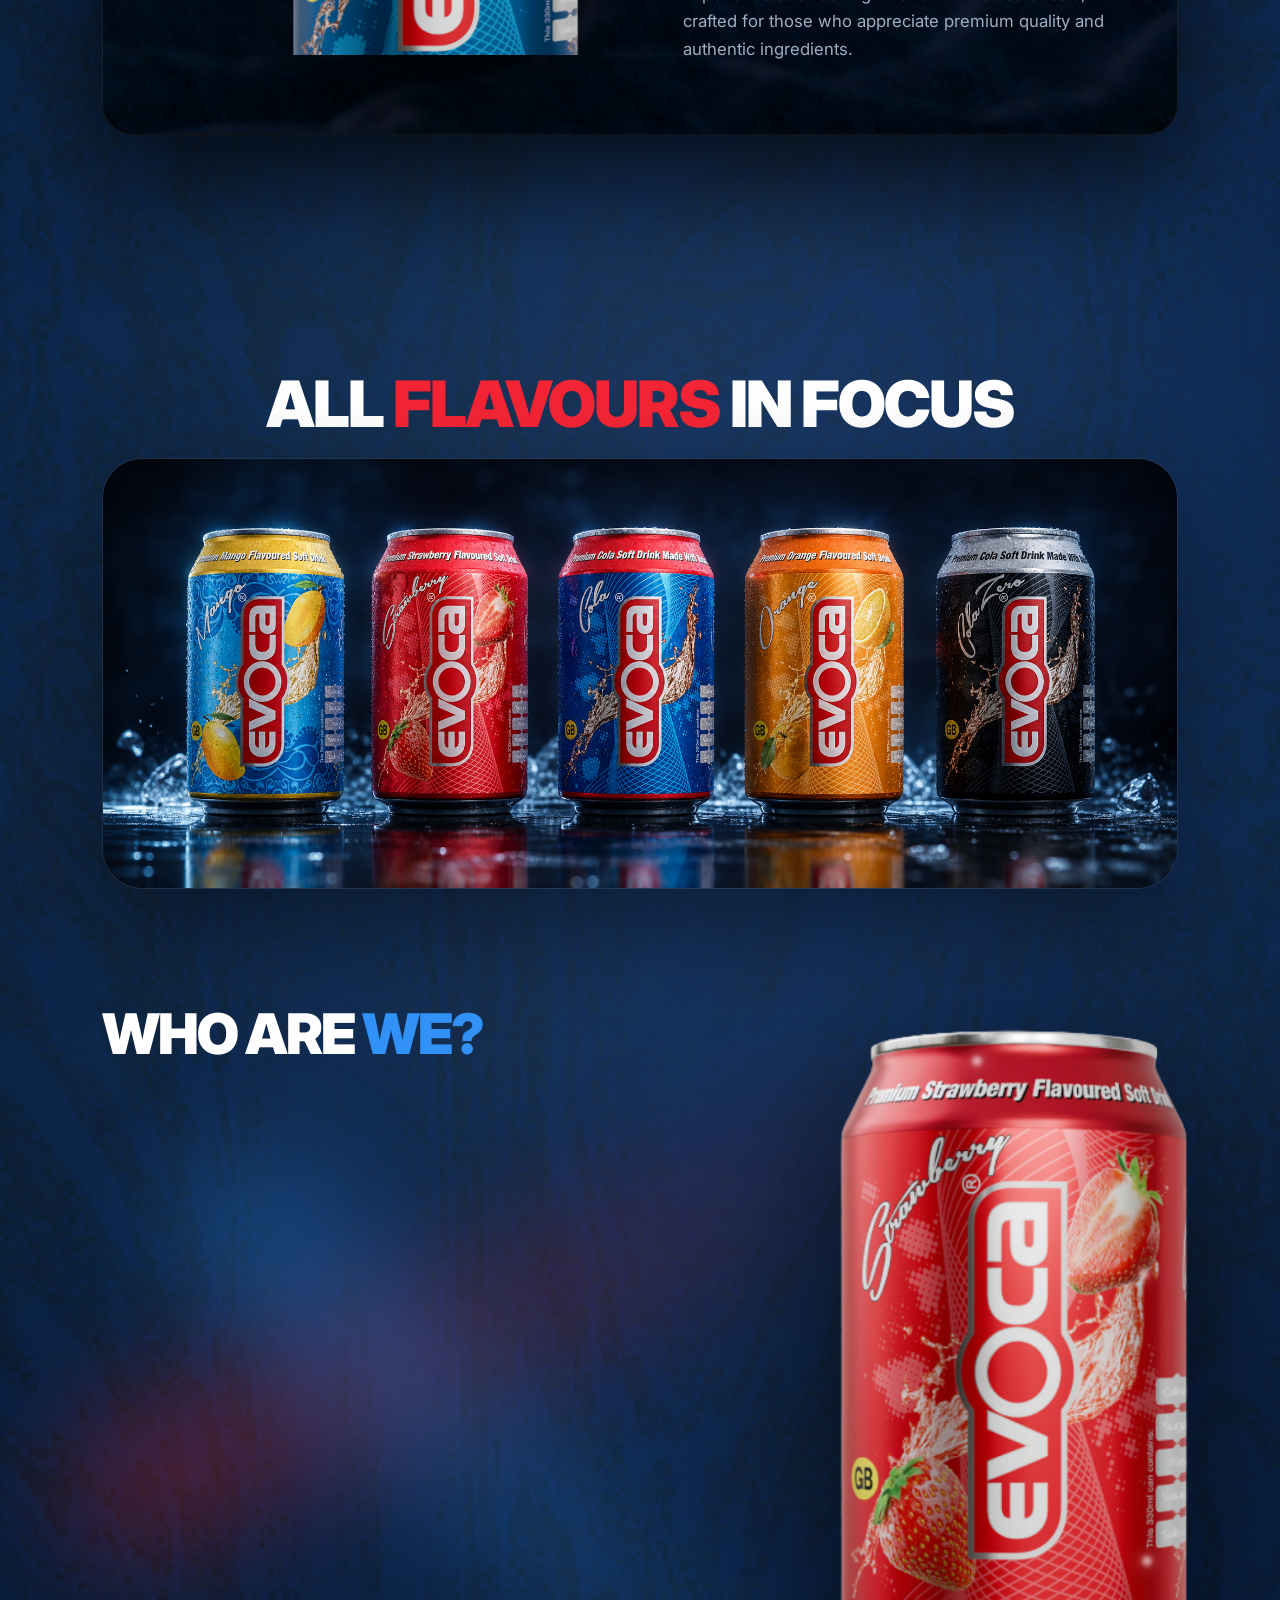
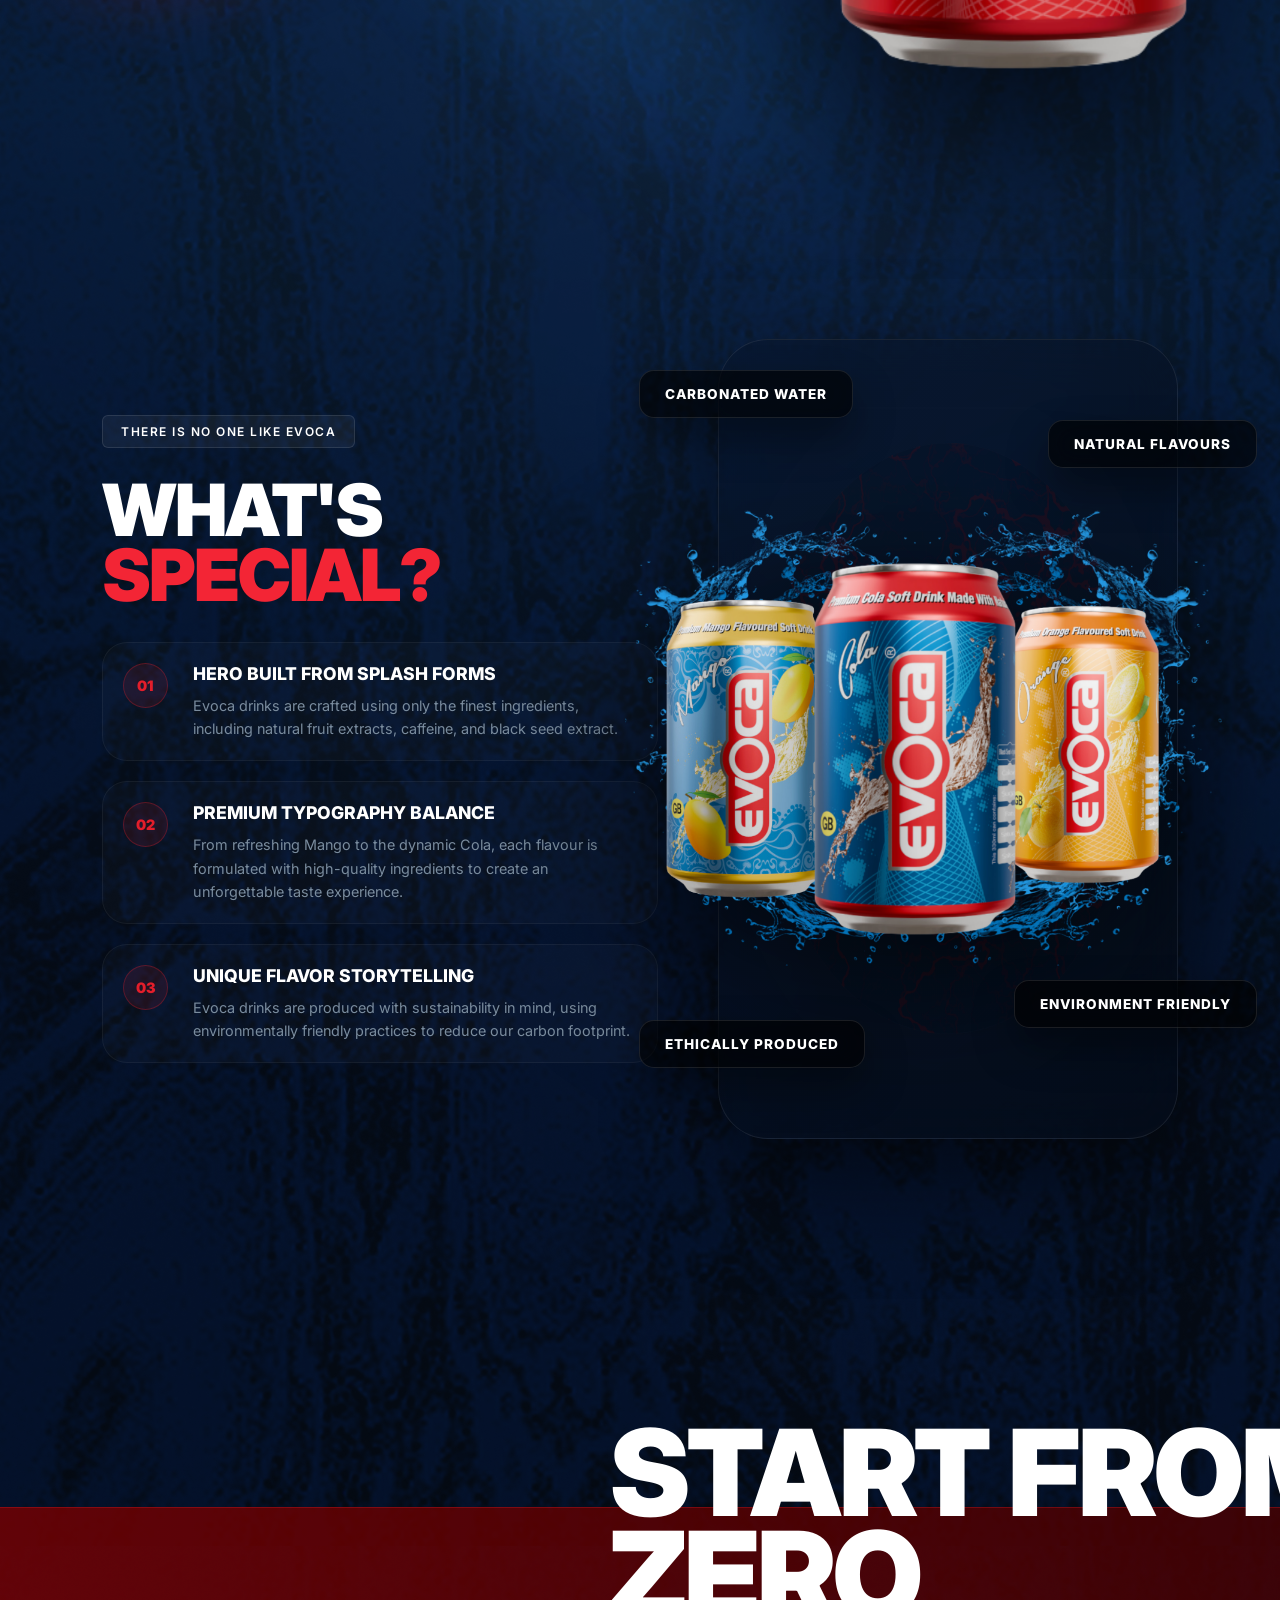
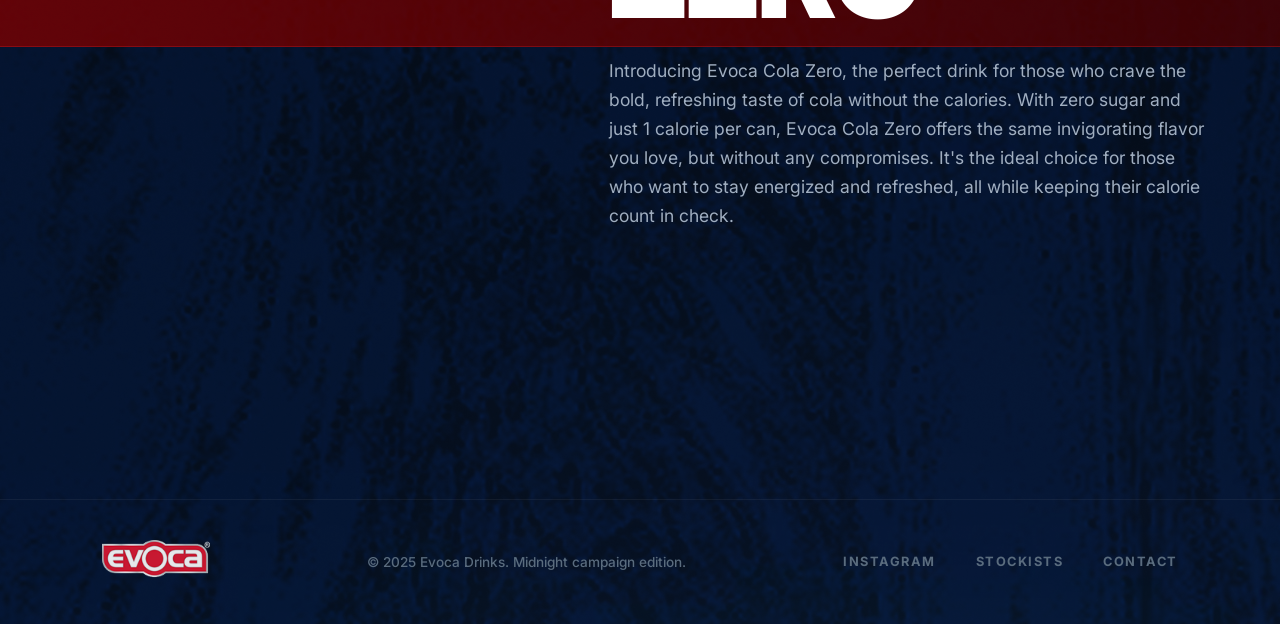
==== commit bbe8efad: "do" ====
--- a/index.html
+++ b/index.html
@@ -209,7 +209,7 @@
                         <div class="feature-icon">02</div>
                         <div class="feature-text">
                             <h4>PREMIUM TYPOGRAPHY BALANCE</h4>
-                            <p>From refreshing Mango to the dynamic Cola, each Evoca flavour is formulated with
+                            <p>From refreshing Mango to the dynamic Cola, each flavour is formulated with
                                 high-quality ingredients to create an unforgettable taste experience.
                             </p>
                         </div>
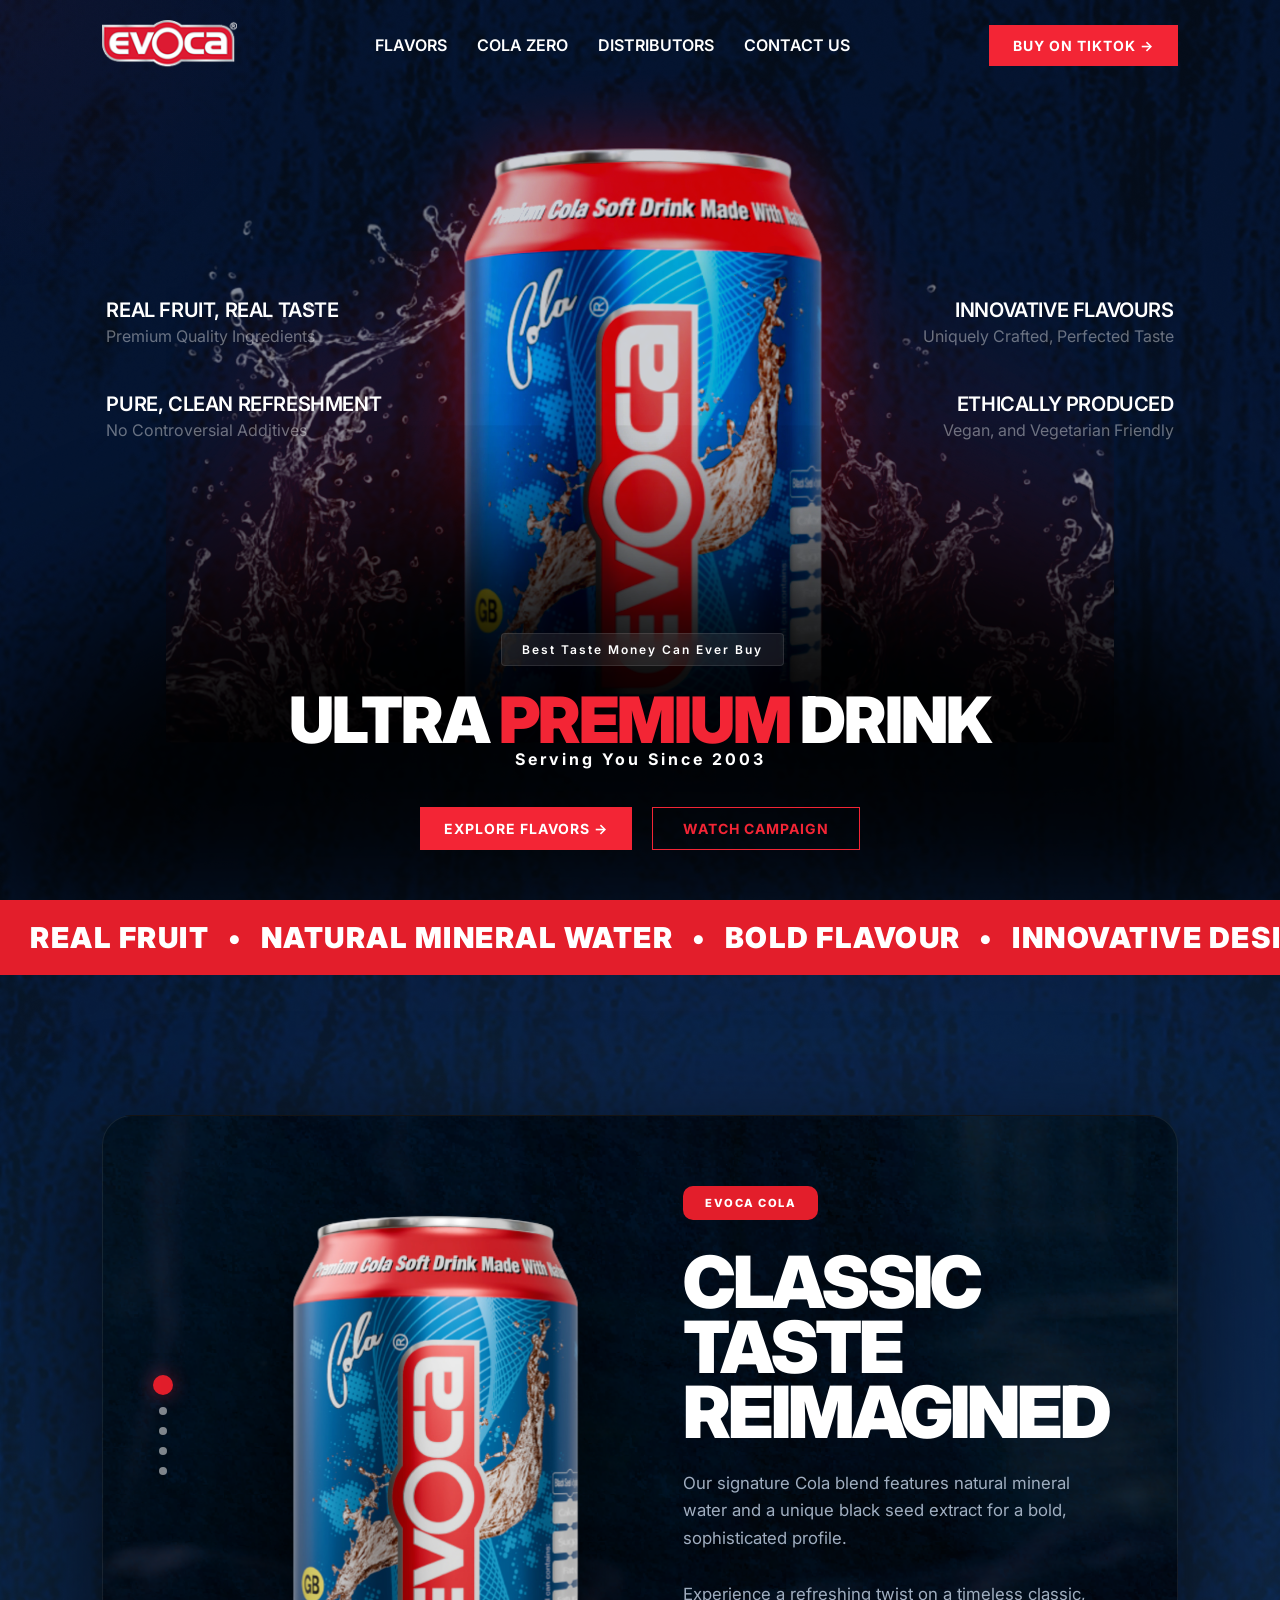
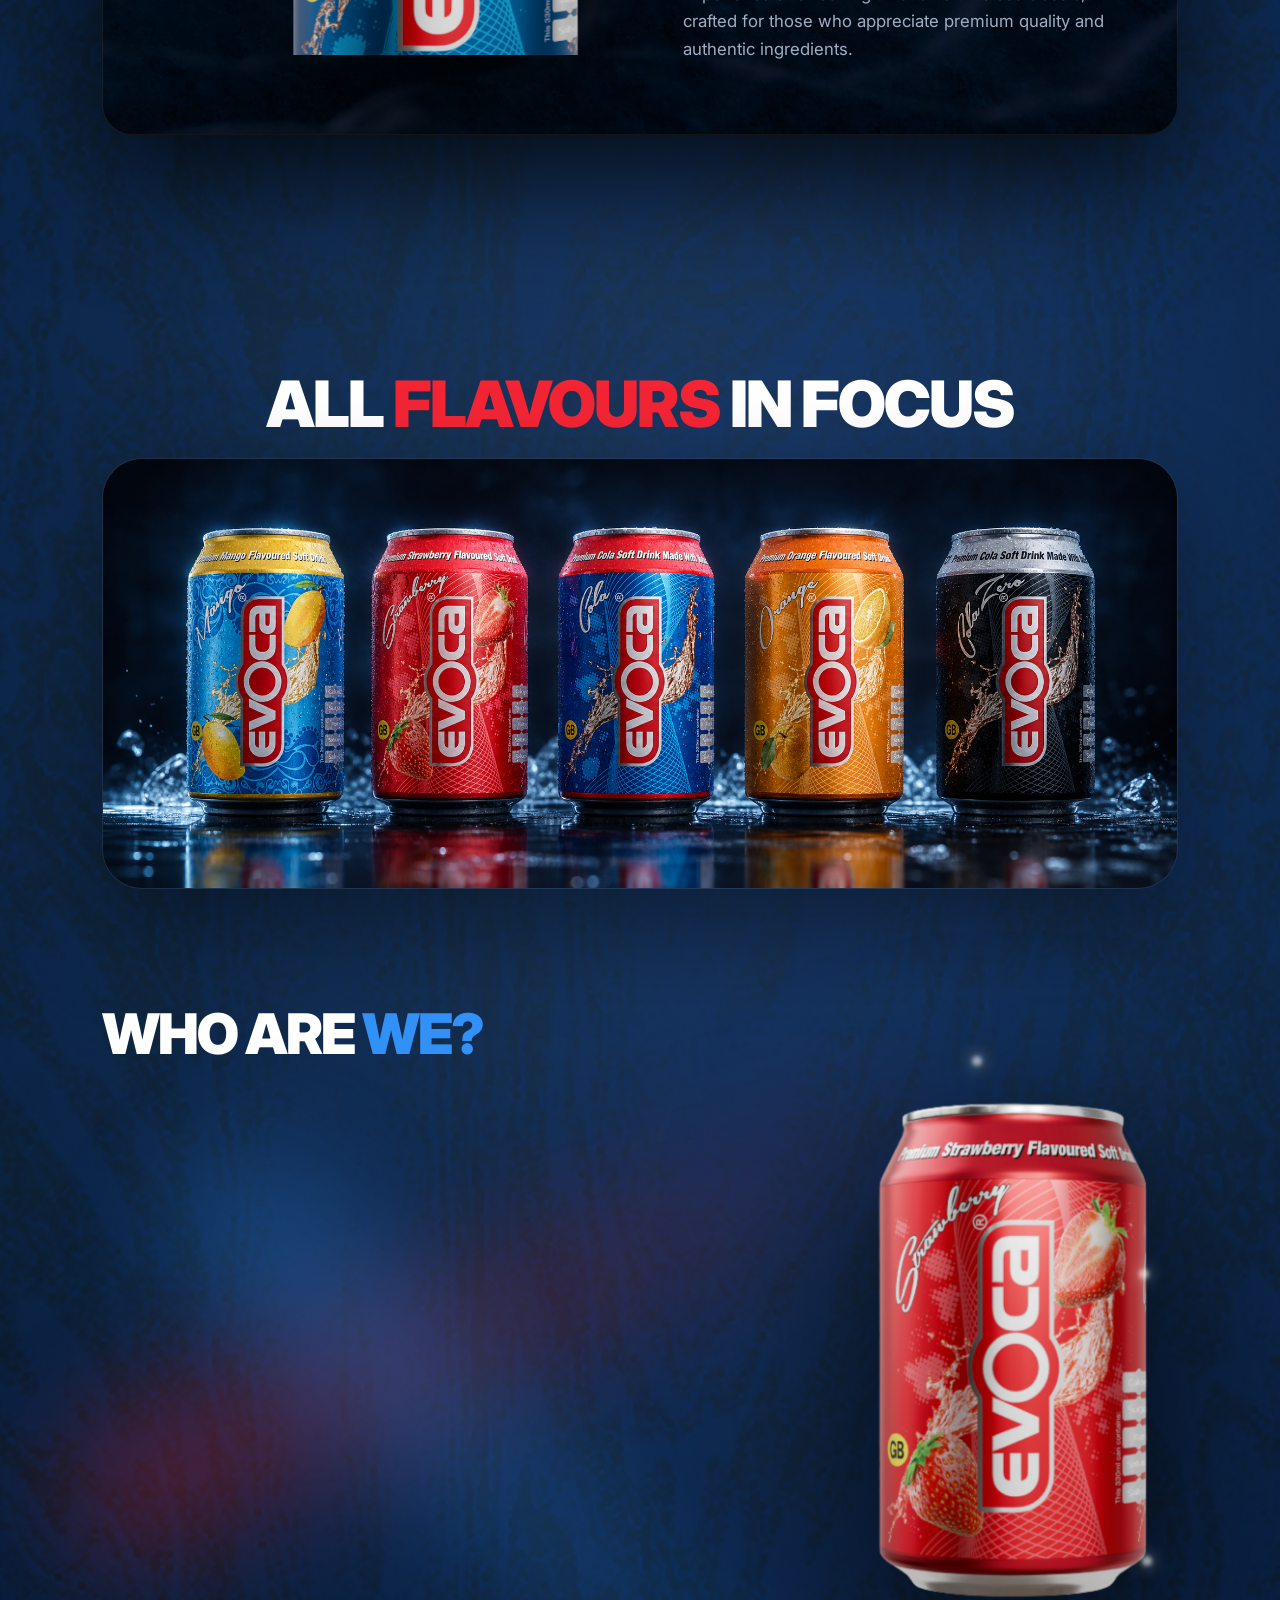
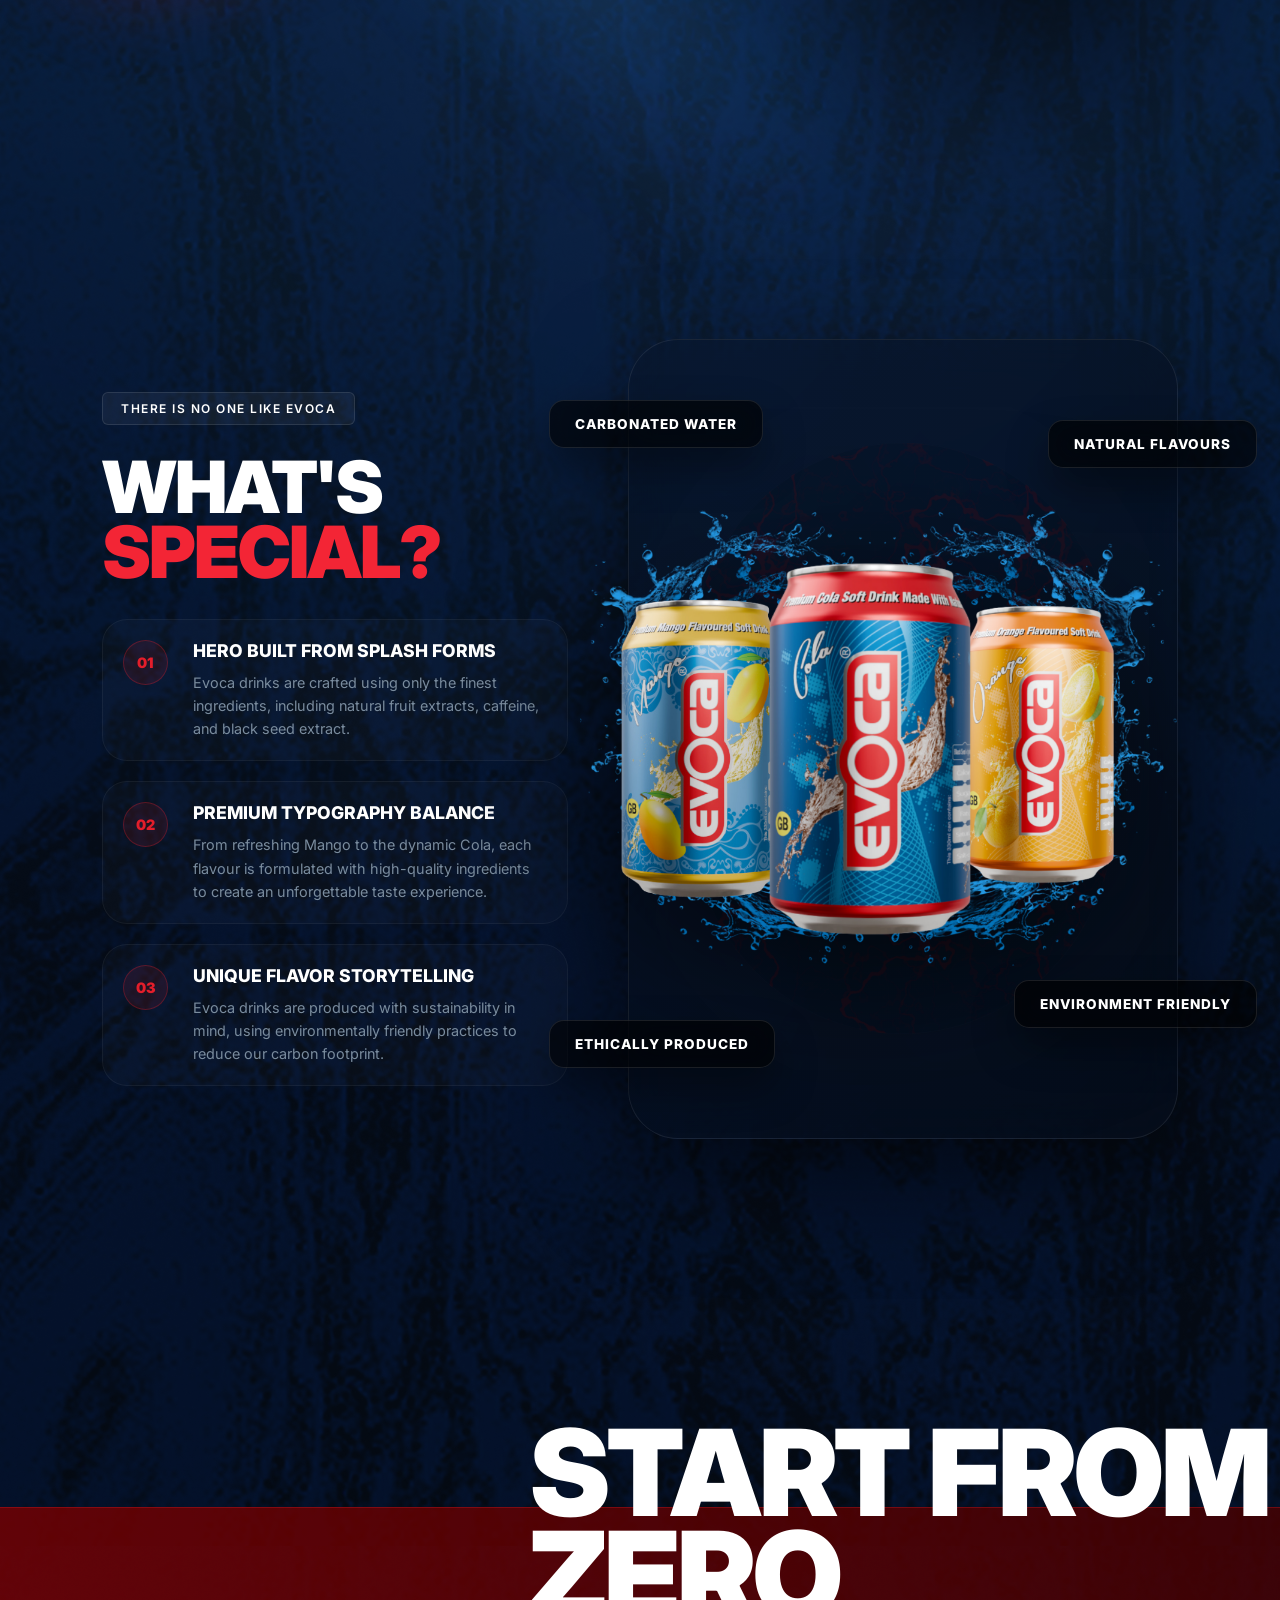
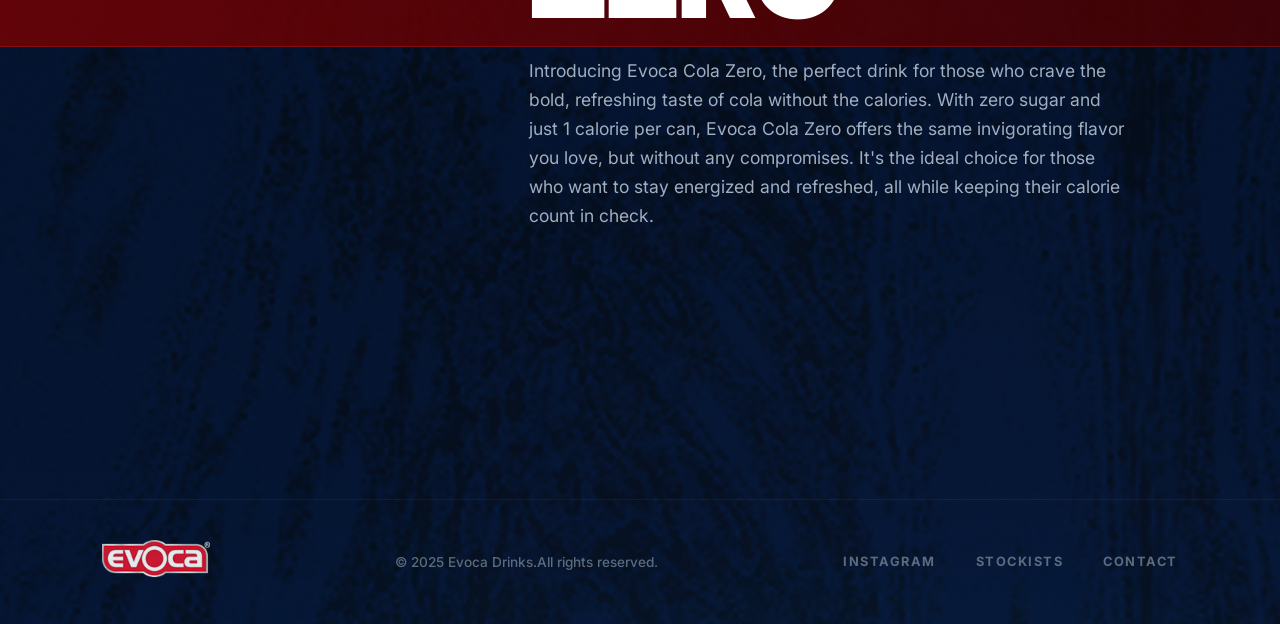
==== commit 0b4993ce: "Update footer text and refine campaign copy" ====
--- a/index.html
+++ b/index.html
@@ -139,7 +139,7 @@
                             Evoca Enterprises Ltd was founded with a clear ambition: to create premium soft drinks
                             without pricing them into a niche category. From the outset, we committed to producing
                             drinks we would genuinely choose ourselves. This meant refusing to compromise on taste,
-                             quality, or production standards.
+                            quality, or production standards.
                         </p>
                         <ul class="principles-list">
                             <li>We would not produce fruit drinks without real fruit.</li>
@@ -276,7 +276,7 @@
                 <img src="assets/Evoca Logo.png" alt="Evoca Logo" class="footer-logo">
             </div>
             <div class="footer-center">
-                <p>© 2025 Evoca Drinks. Midnight campaign edition.</p>
+                <p>© 2025 Evoca Drinks.All rights reserved.</p>
             </div>
             <div class="footer-right">
                 <nav class="footer-nav">
--- a/style.css
+++ b/style.css
@@ -756,7 +756,7 @@
 }
 
 .straight-can img {
-    height: 750px;
+    height: 580px;
     width: auto;
     transform: rotate(0deg);
 }
@@ -826,7 +826,7 @@
     max-width: 1300px;
     margin: 0 auto;
     display: grid;
-    grid-template-columns: 1.6fr 0.6fr;
+    grid-template-columns: 1.5fr 1fr;
     gap: 60px;
     align-items: center;
 }
@@ -925,7 +925,7 @@
     overflow: visible;
     height: 600px;
     box-shadow: 0 40px 100px rgba(0, 0, 0, 0.5);
-    max-width: 460px;
+    max-width: 550px;
     width: 100%;
     margin-left: auto;
 }
@@ -1005,7 +1005,7 @@
 }
 
 .label-tl {
-    top: -20px;
+    top: 10px;
     left: -130px;
 }
 
@@ -1071,15 +1071,15 @@
 }
 
 .zero-can {
-    height: 700px;
+    height: 580px;
     width: auto;
     filter: drop-shadow(0 40px 80px rgba(0, 0, 0, 0.9));
-    transform: rotate(-3deg);
+    transform: rotate(0deg);
     transition: transform 0.5s ease;
 }
 
 .zero-can:hover {
-    transform: rotate(0deg) scale(1.02);
+    transform: scale(1.02);
 }
 
 .zero-right {
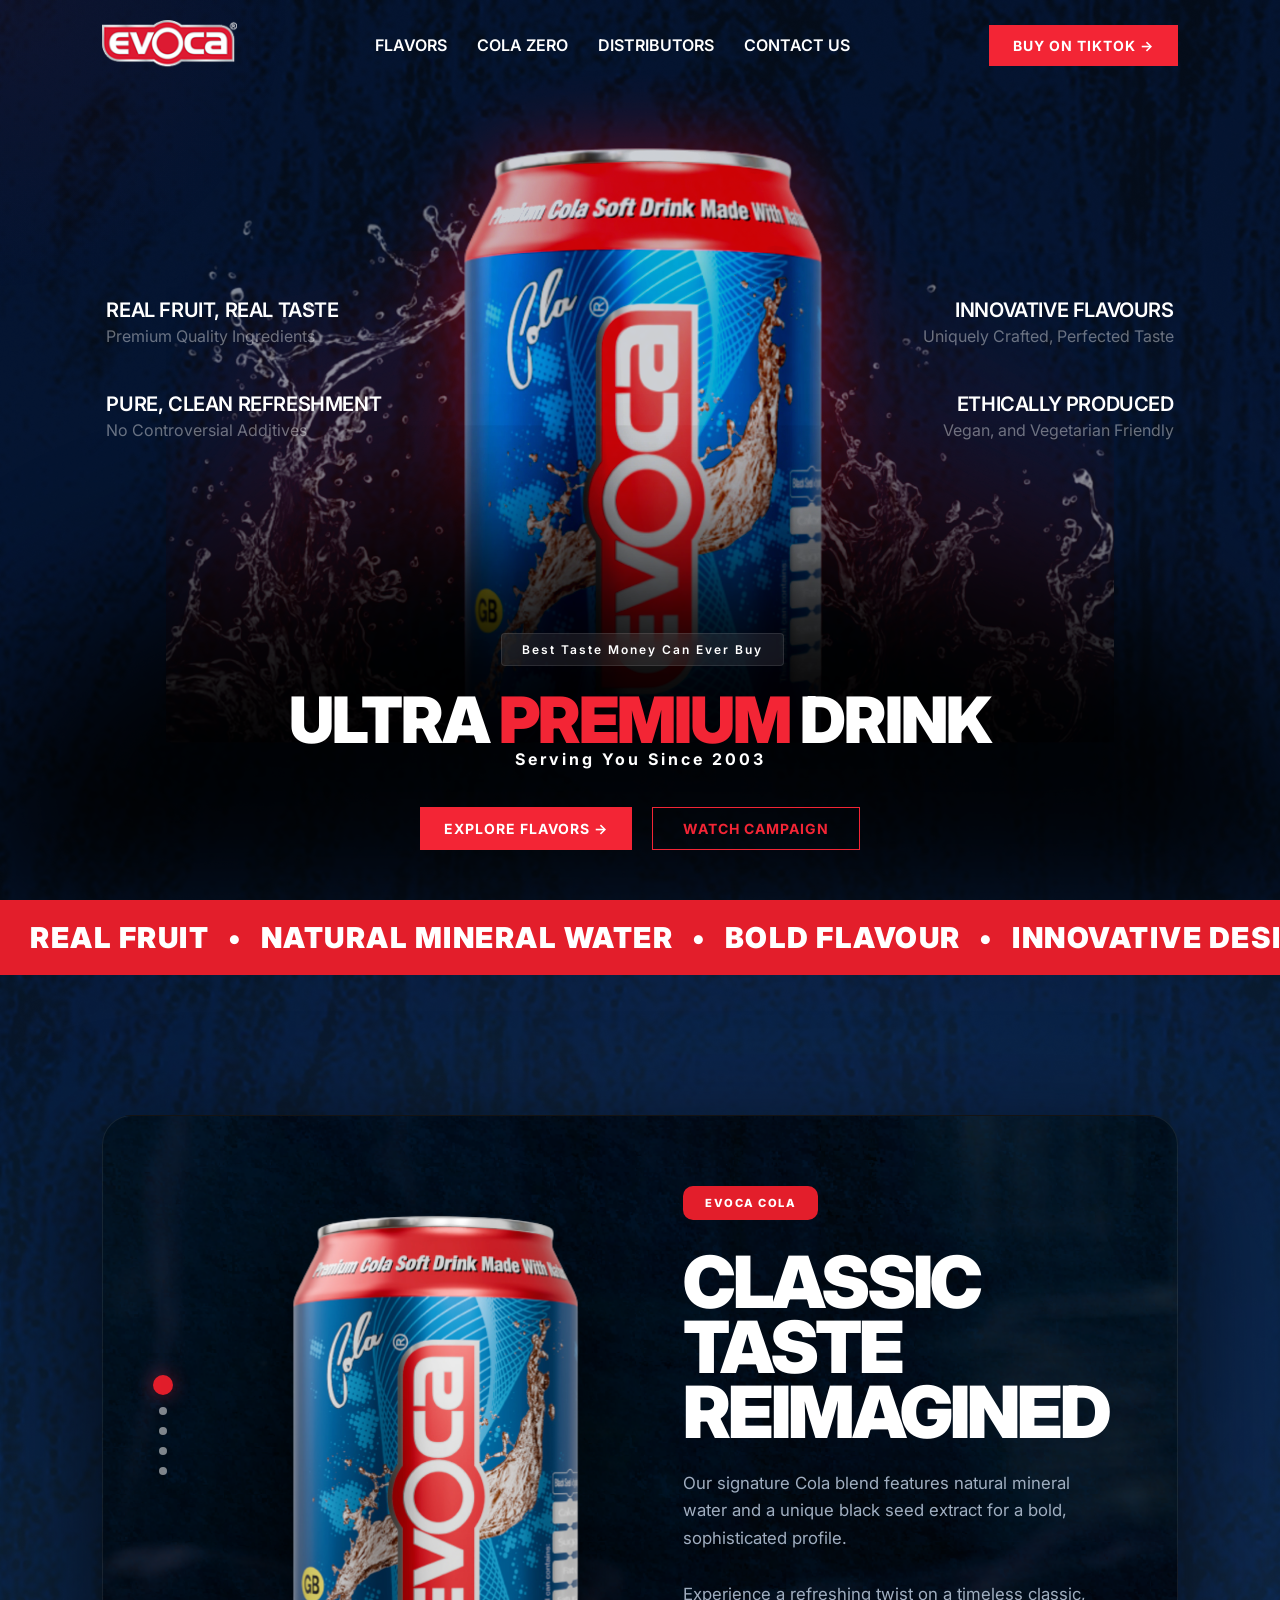
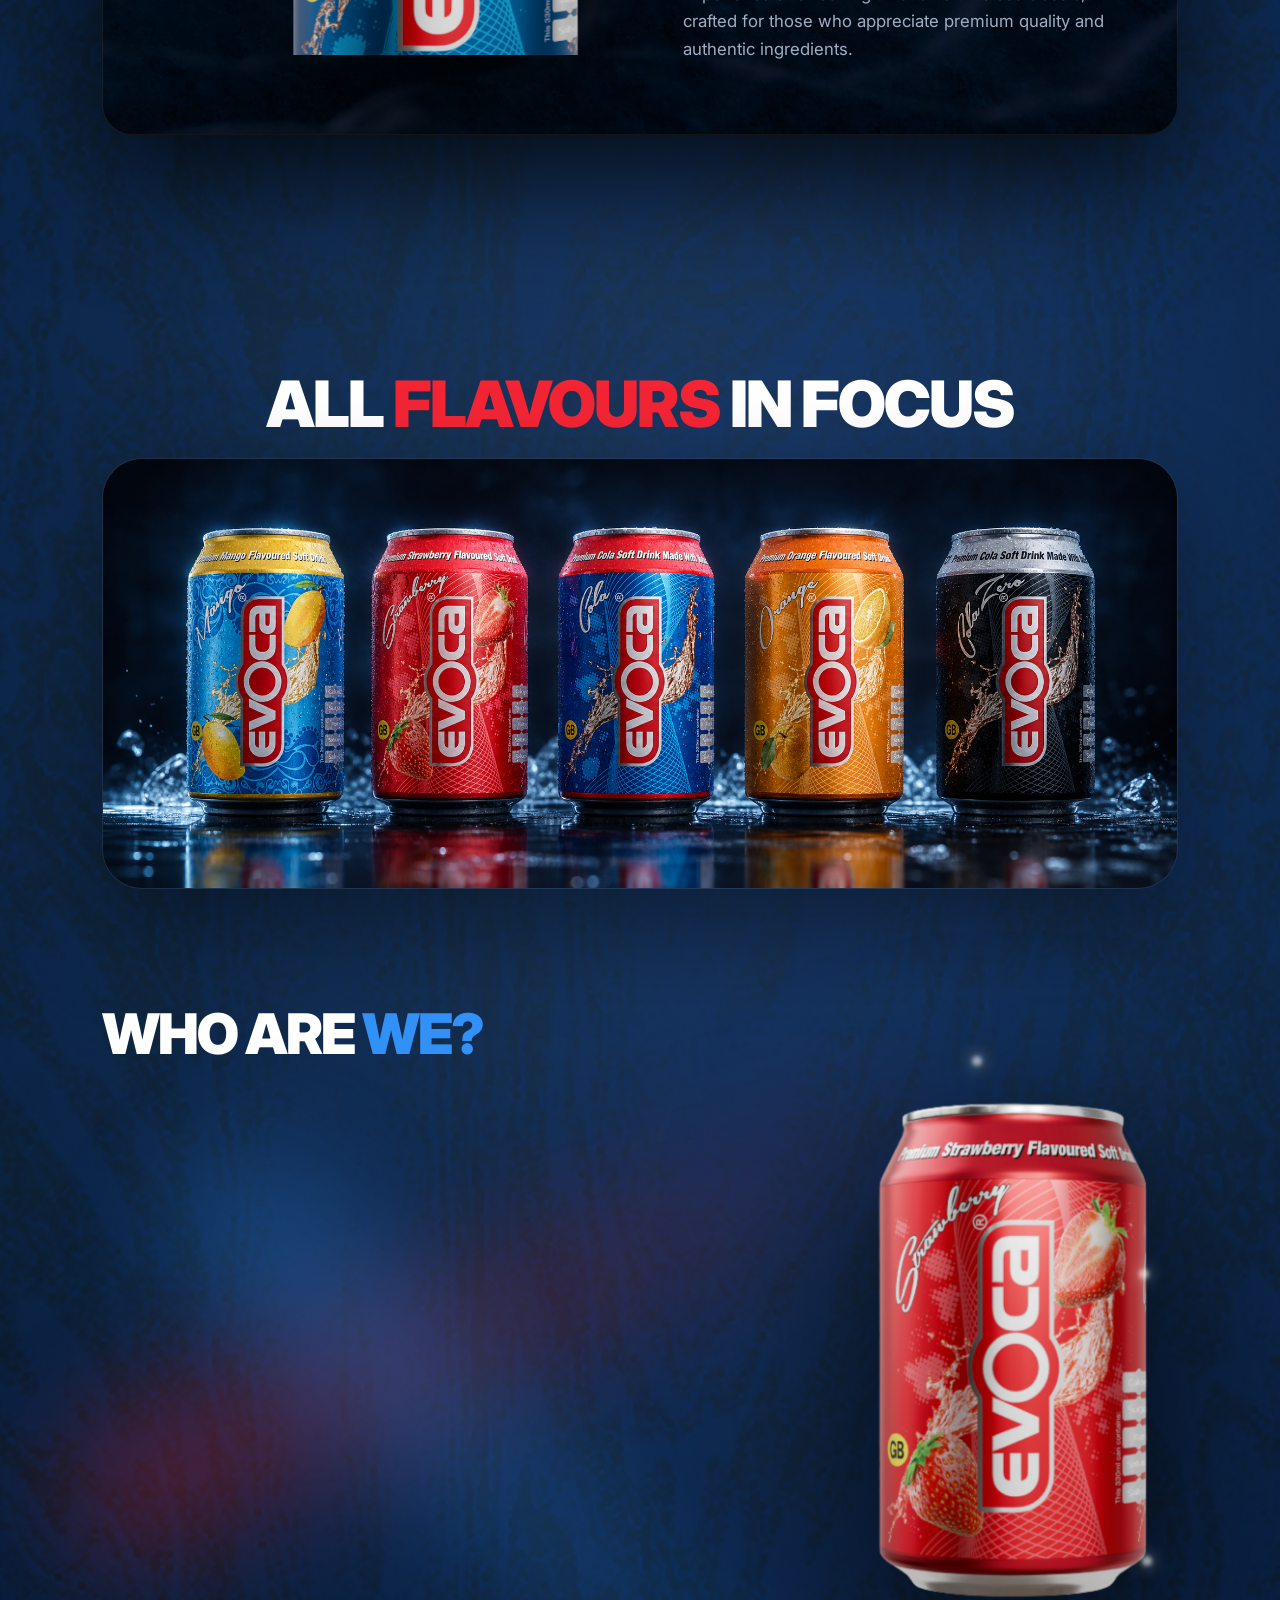
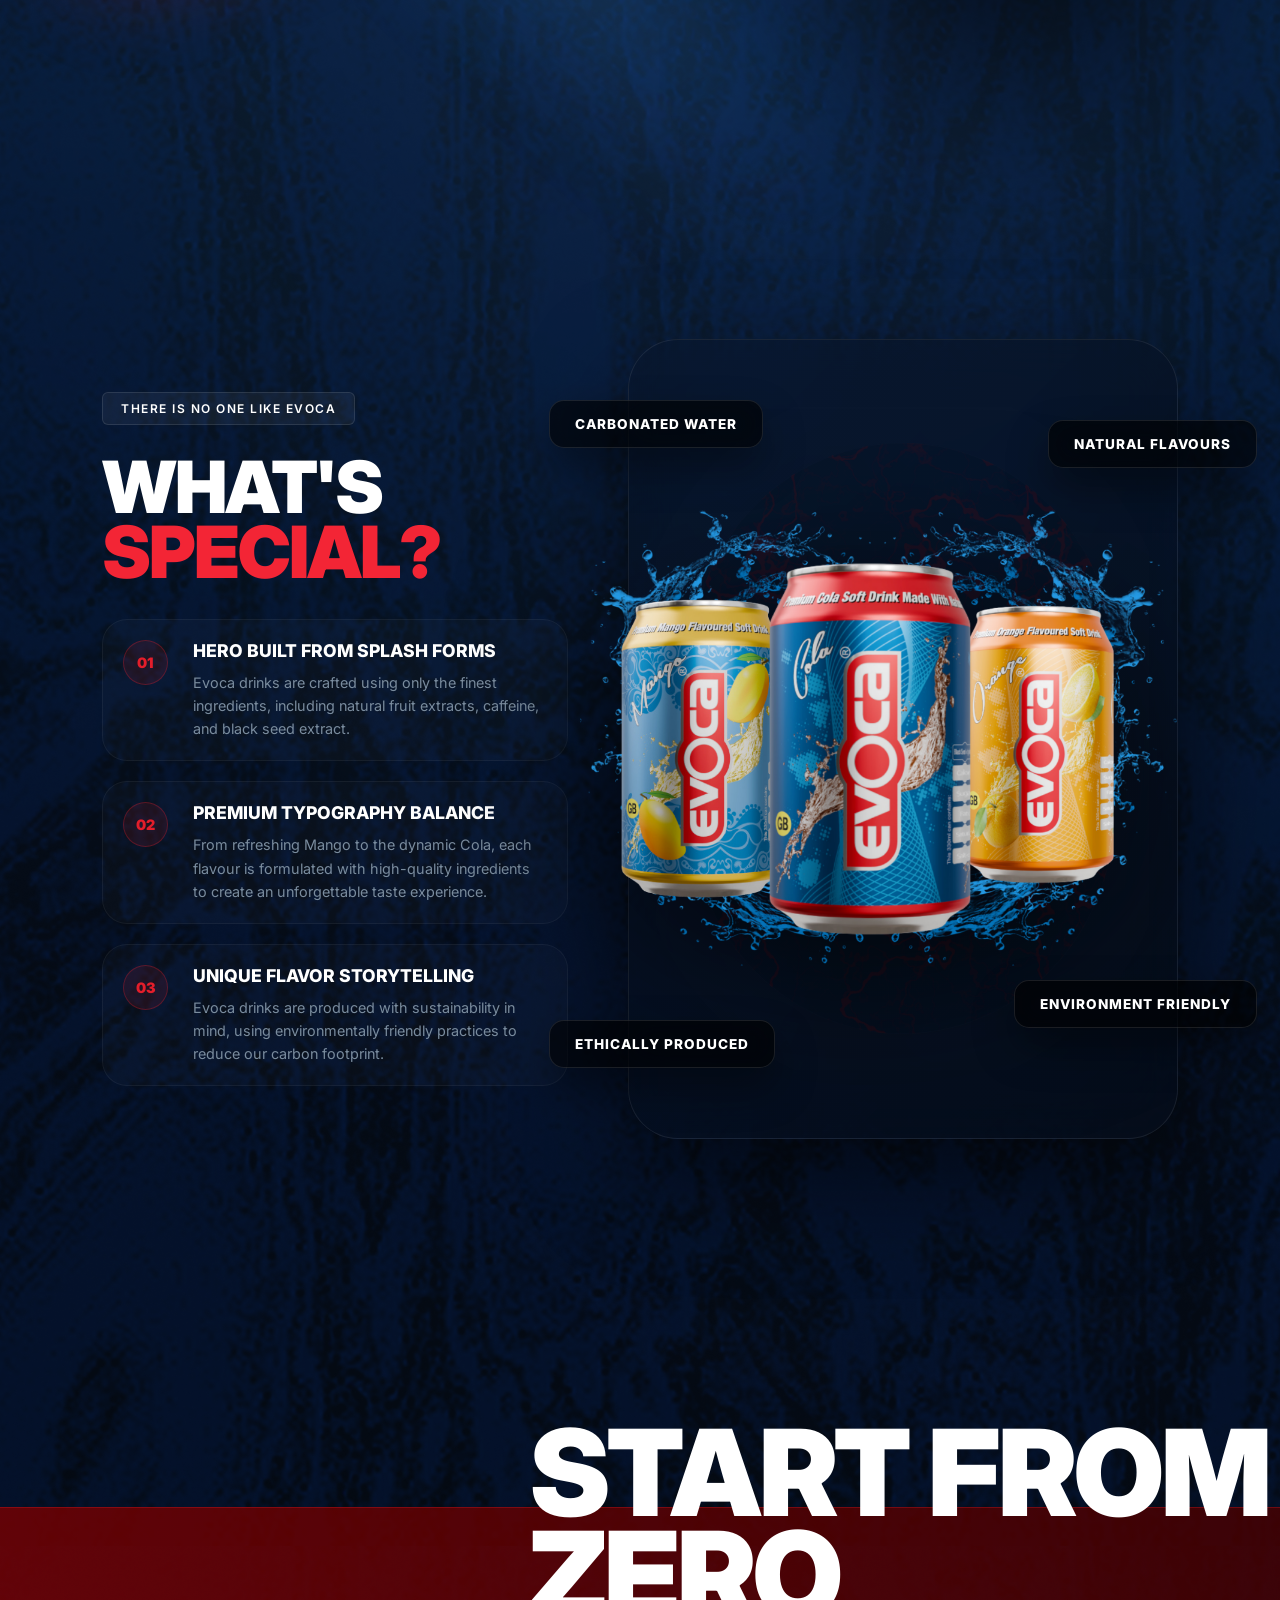
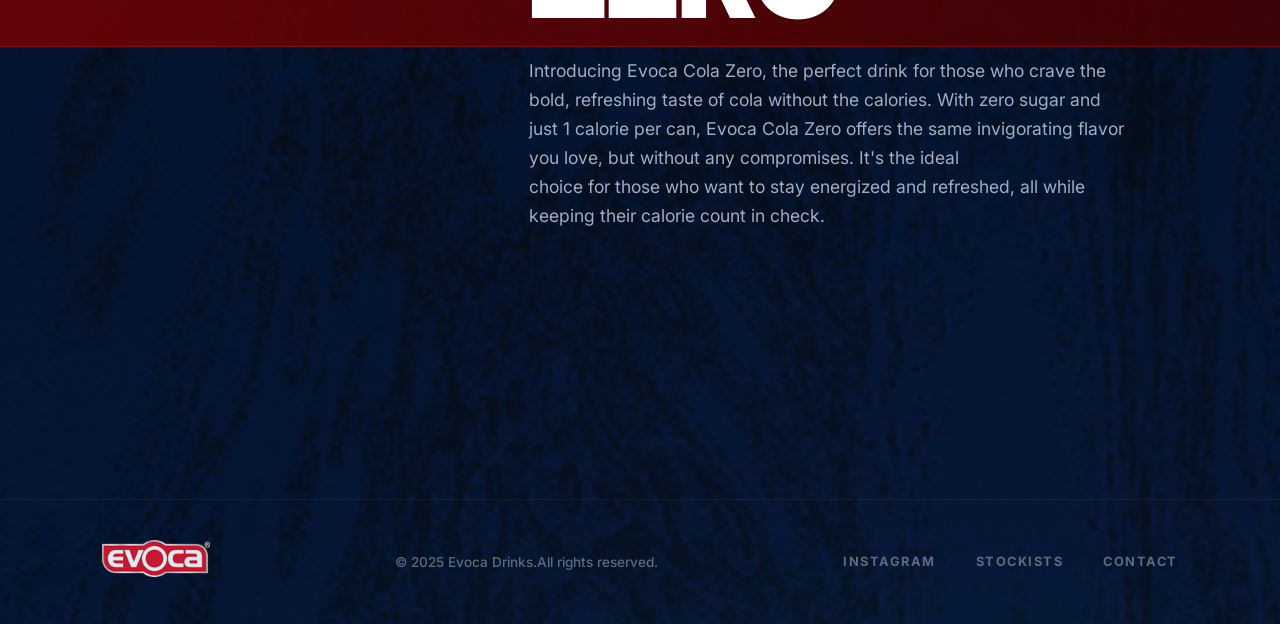
==== commit f5e50a34: "Fix typo in Cola Zero description" ====
--- a/index.html
+++ b/index.html
@@ -262,7 +262,7 @@
                 <p class="zero-text">
                     Introducing Evoca Cola Zero, the perfect drink for those who crave the bold, refreshing taste of
                     cola without the calories. With zero sugar and just 1 calorie per can, Evoca Cola Zero offers the
-                    same invigorating flavor you love, but without any compromises. It's the ideal choice for those who
+                    same invigorating flavor you love, but without any compromises. It's the ideal<br> choice for those who
                     want to stay energized and refreshed, all while keeping their calorie count in check.
                 </p>
                 <!-- <a href="#" class="btn btn-primary">EXPLORE FLAVORS</a> -->
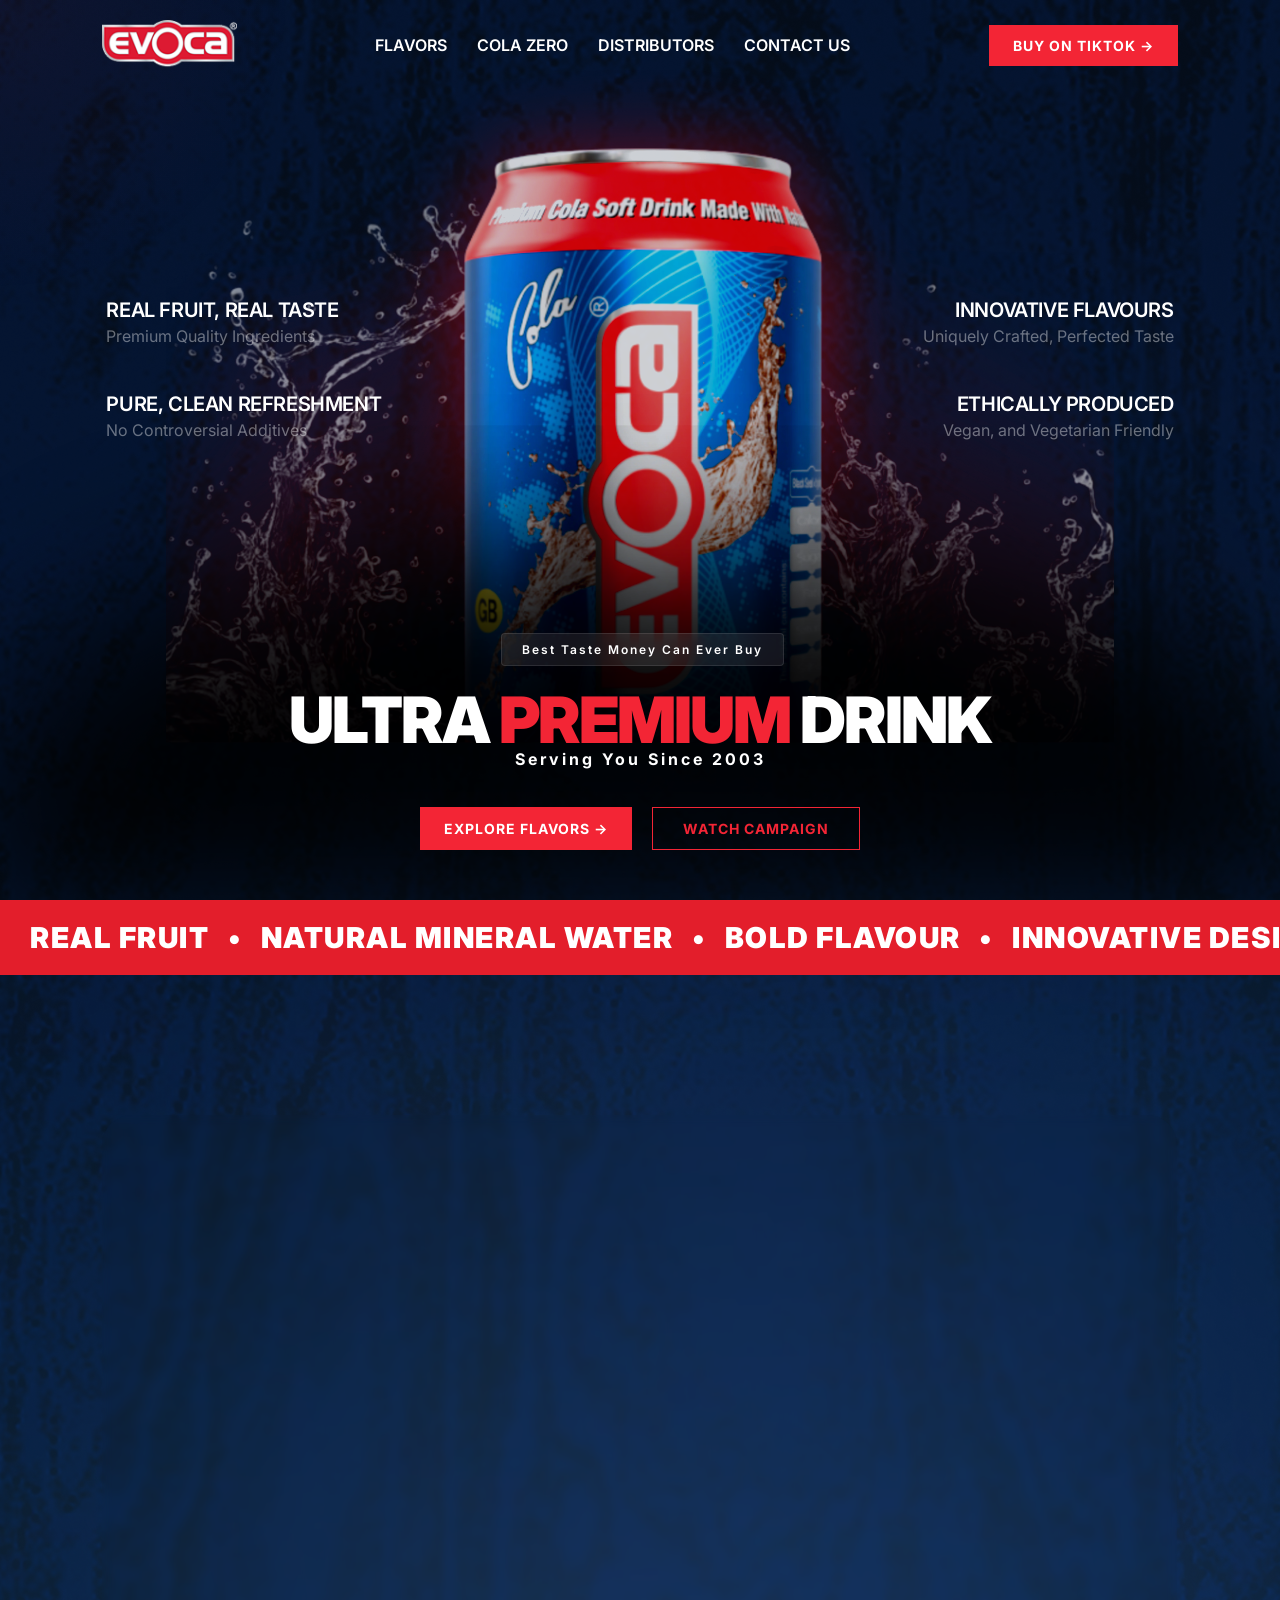
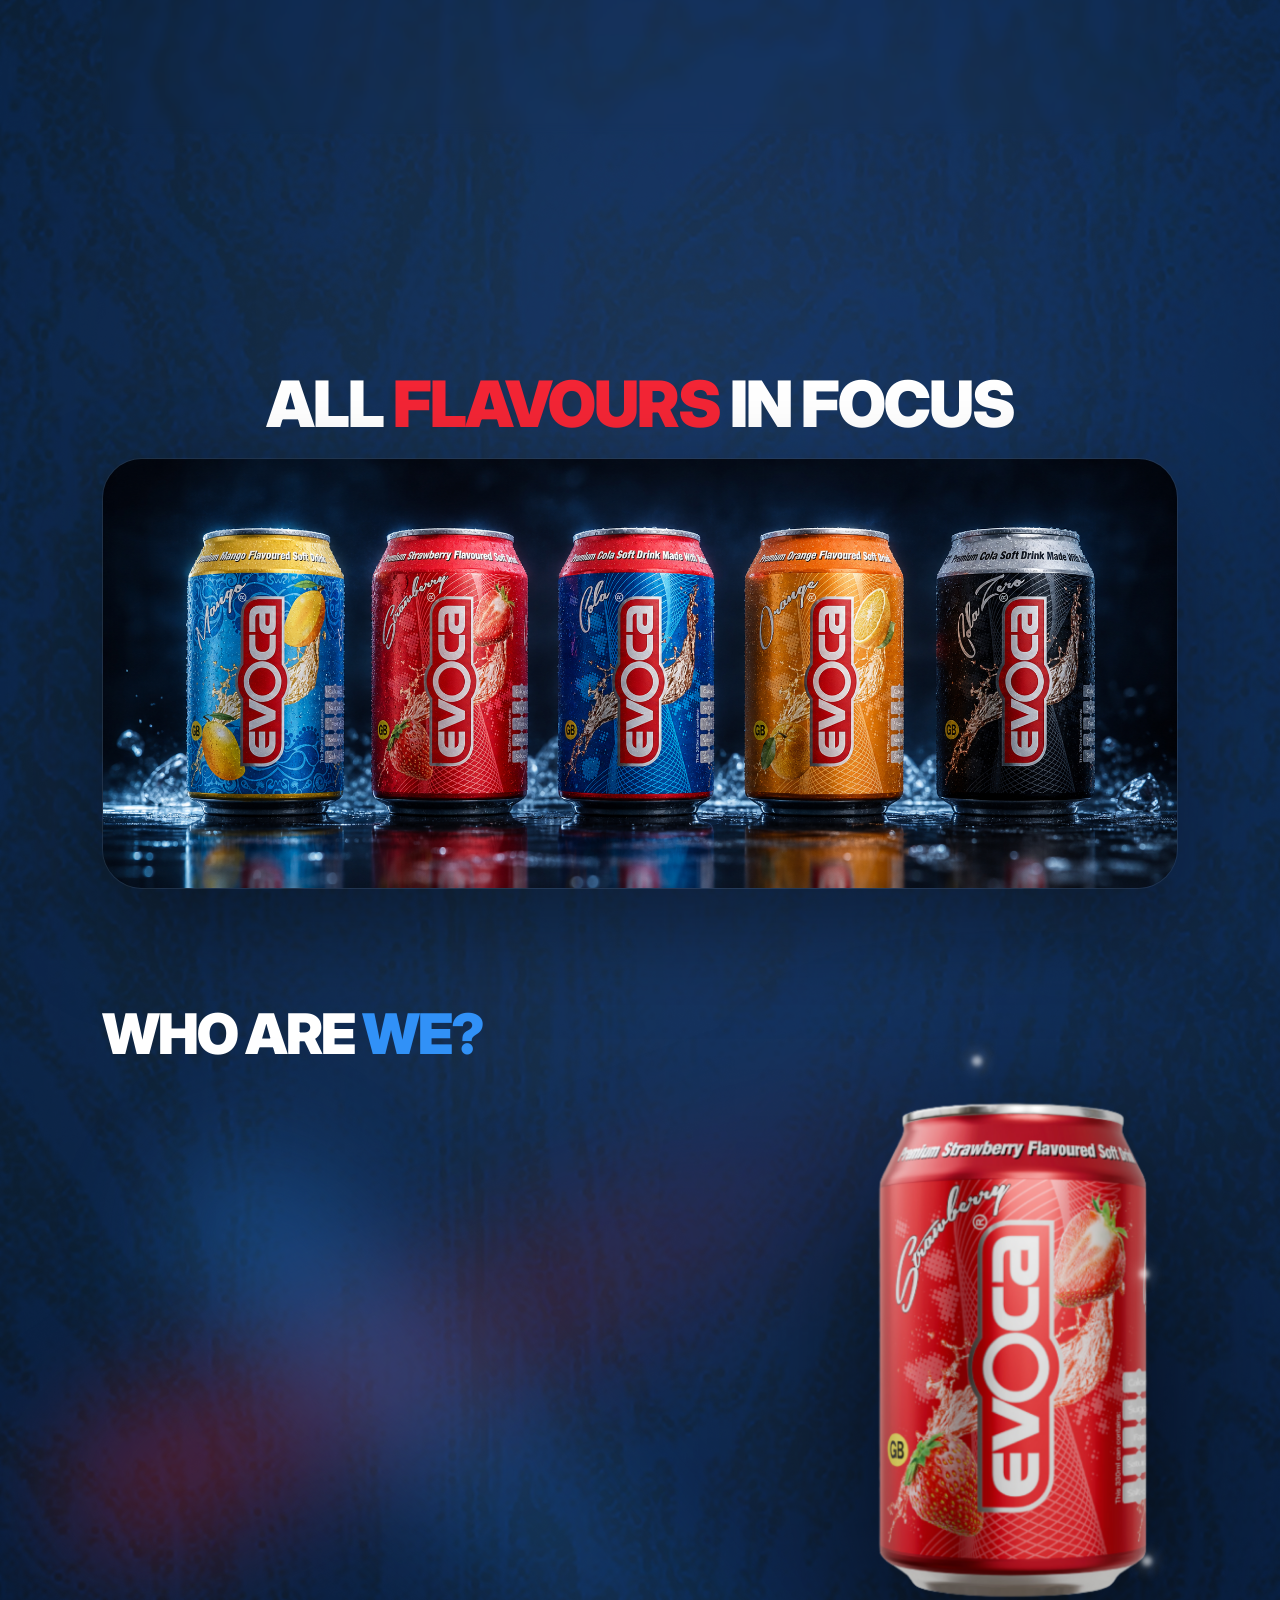
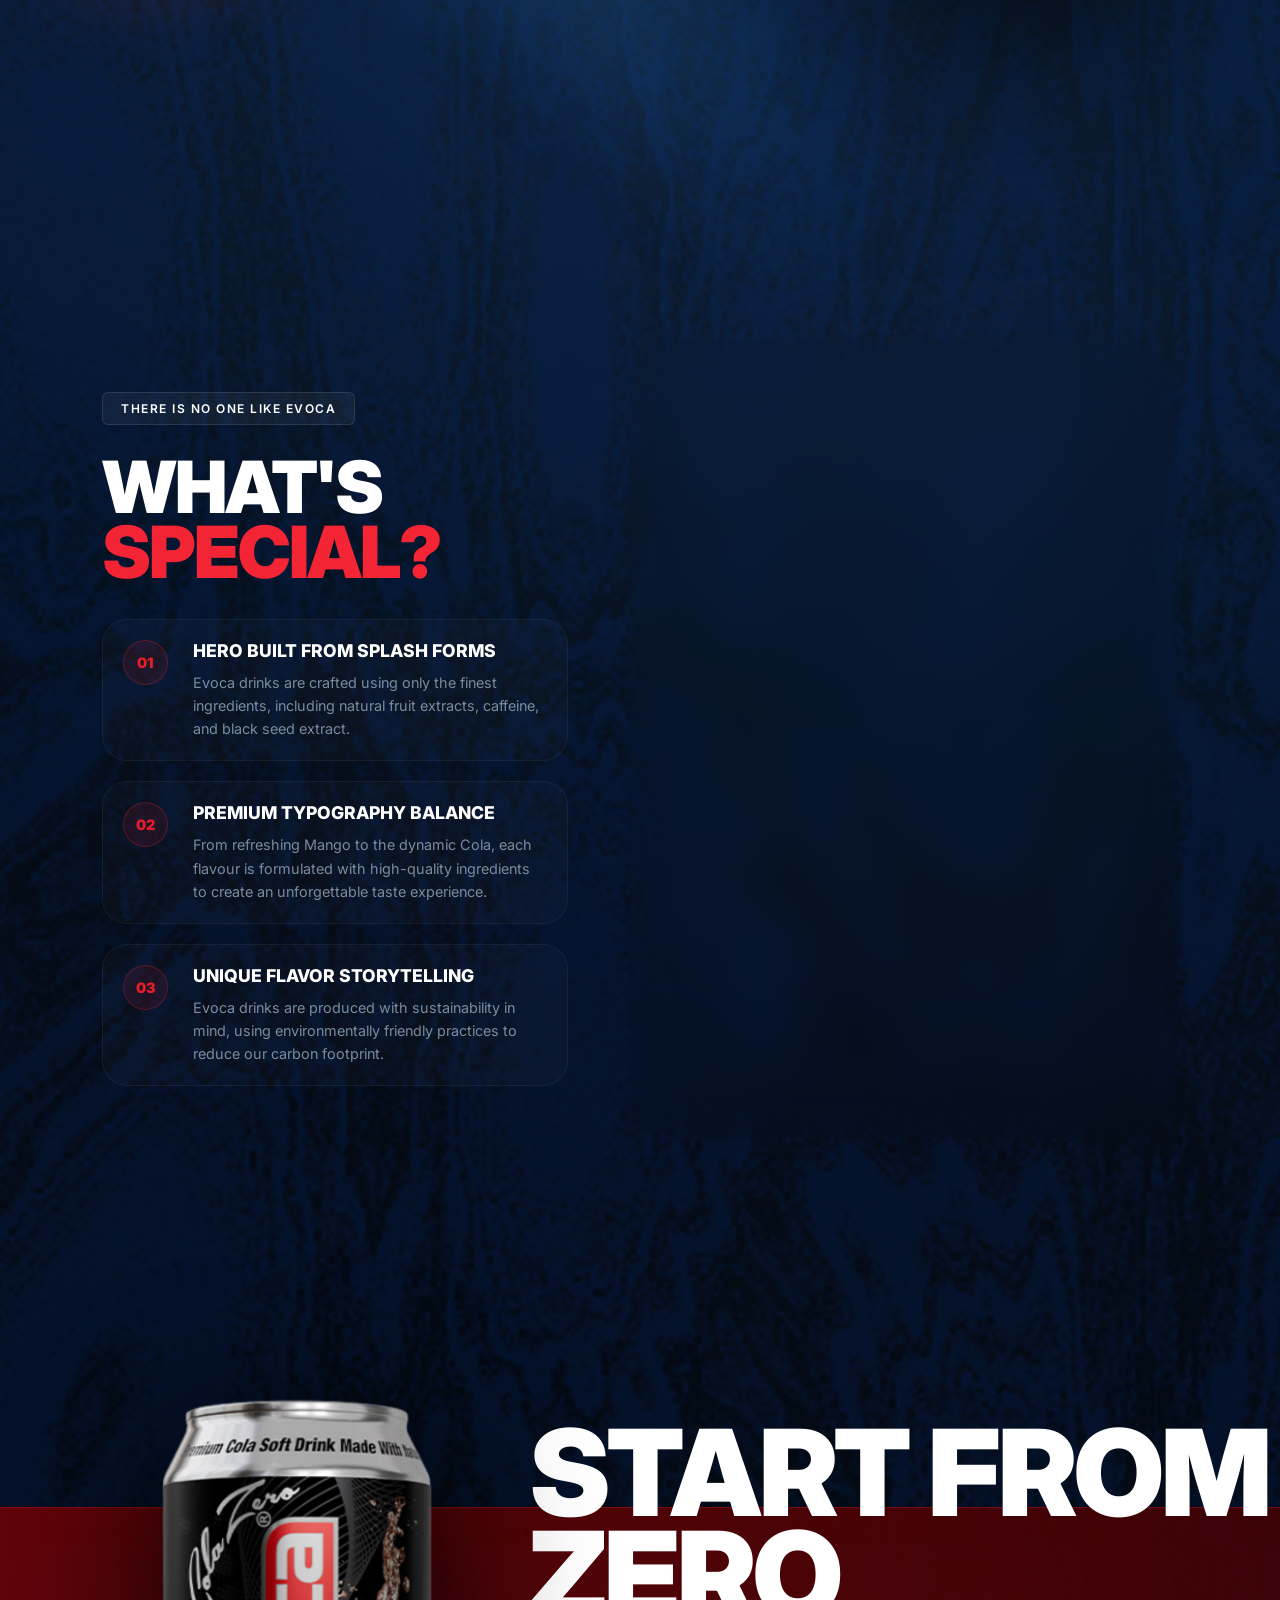
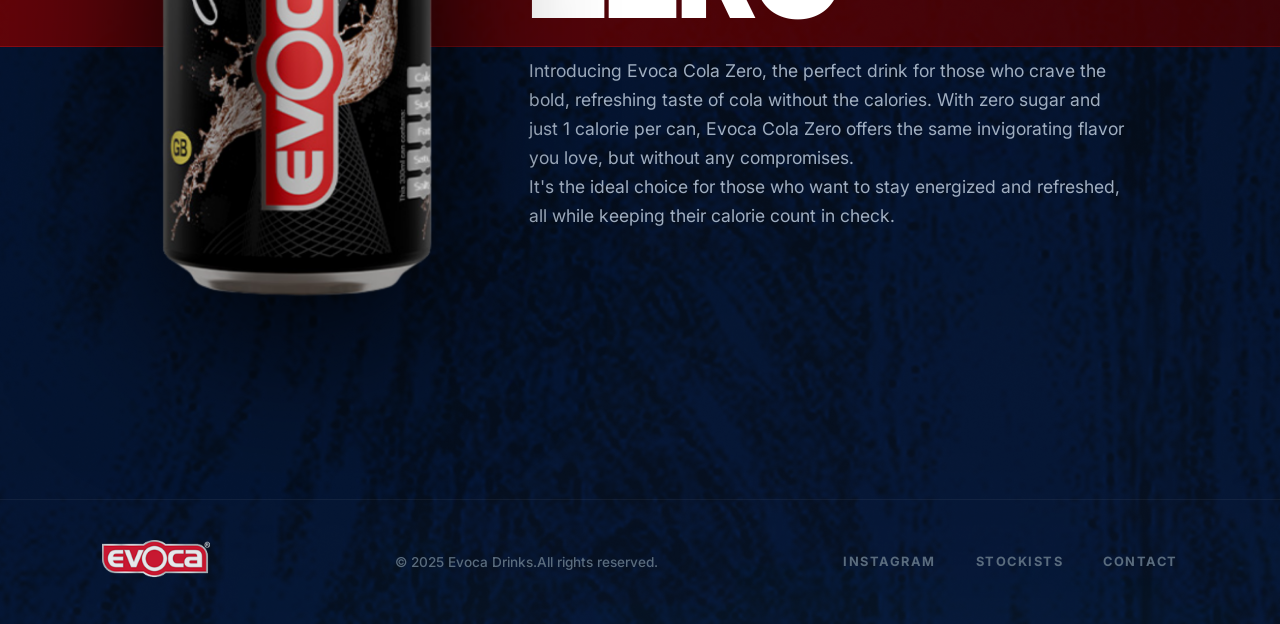
==== commit de02f709: "Restrict scroll snapping to home page and enable traditional scrolling on sub-pages" ====
--- a/index.html
+++ b/index.html
@@ -1,5 +1,5 @@
 <!DOCTYPE html>
-<html lang="en">
+<html lang="en" class="snap-page">
 
 <head>
     <meta charset="UTF-8">
@@ -262,7 +262,8 @@
                 <p class="zero-text">
                     Introducing Evoca Cola Zero, the perfect drink for those who crave the bold, refreshing taste of
                     cola without the calories. With zero sugar and just 1 calorie per can, Evoca Cola Zero offers the
-                    same invigorating flavor you love, but without any compromises. It's the ideal<br> choice for those who
+                    same invigorating flavor you love, but without any compromises.<br>
+                    It's the ideal choice for those who
                     want to stay energized and refreshed, all while keeping their calorie count in check.
                 </p>
                 <!-- <a href="#" class="btn btn-primary">EXPLORE FLAVORS</a> -->
--- a/style.css
+++ b/style.css
@@ -1,6 +1,9 @@
+html.snap-page {
+    scroll-snap-type: y mandatory;
+}
+
 html {
     scroll-behavior: smooth;
-    scroll-snap-type: y mandatory;
 }
 
 :root {
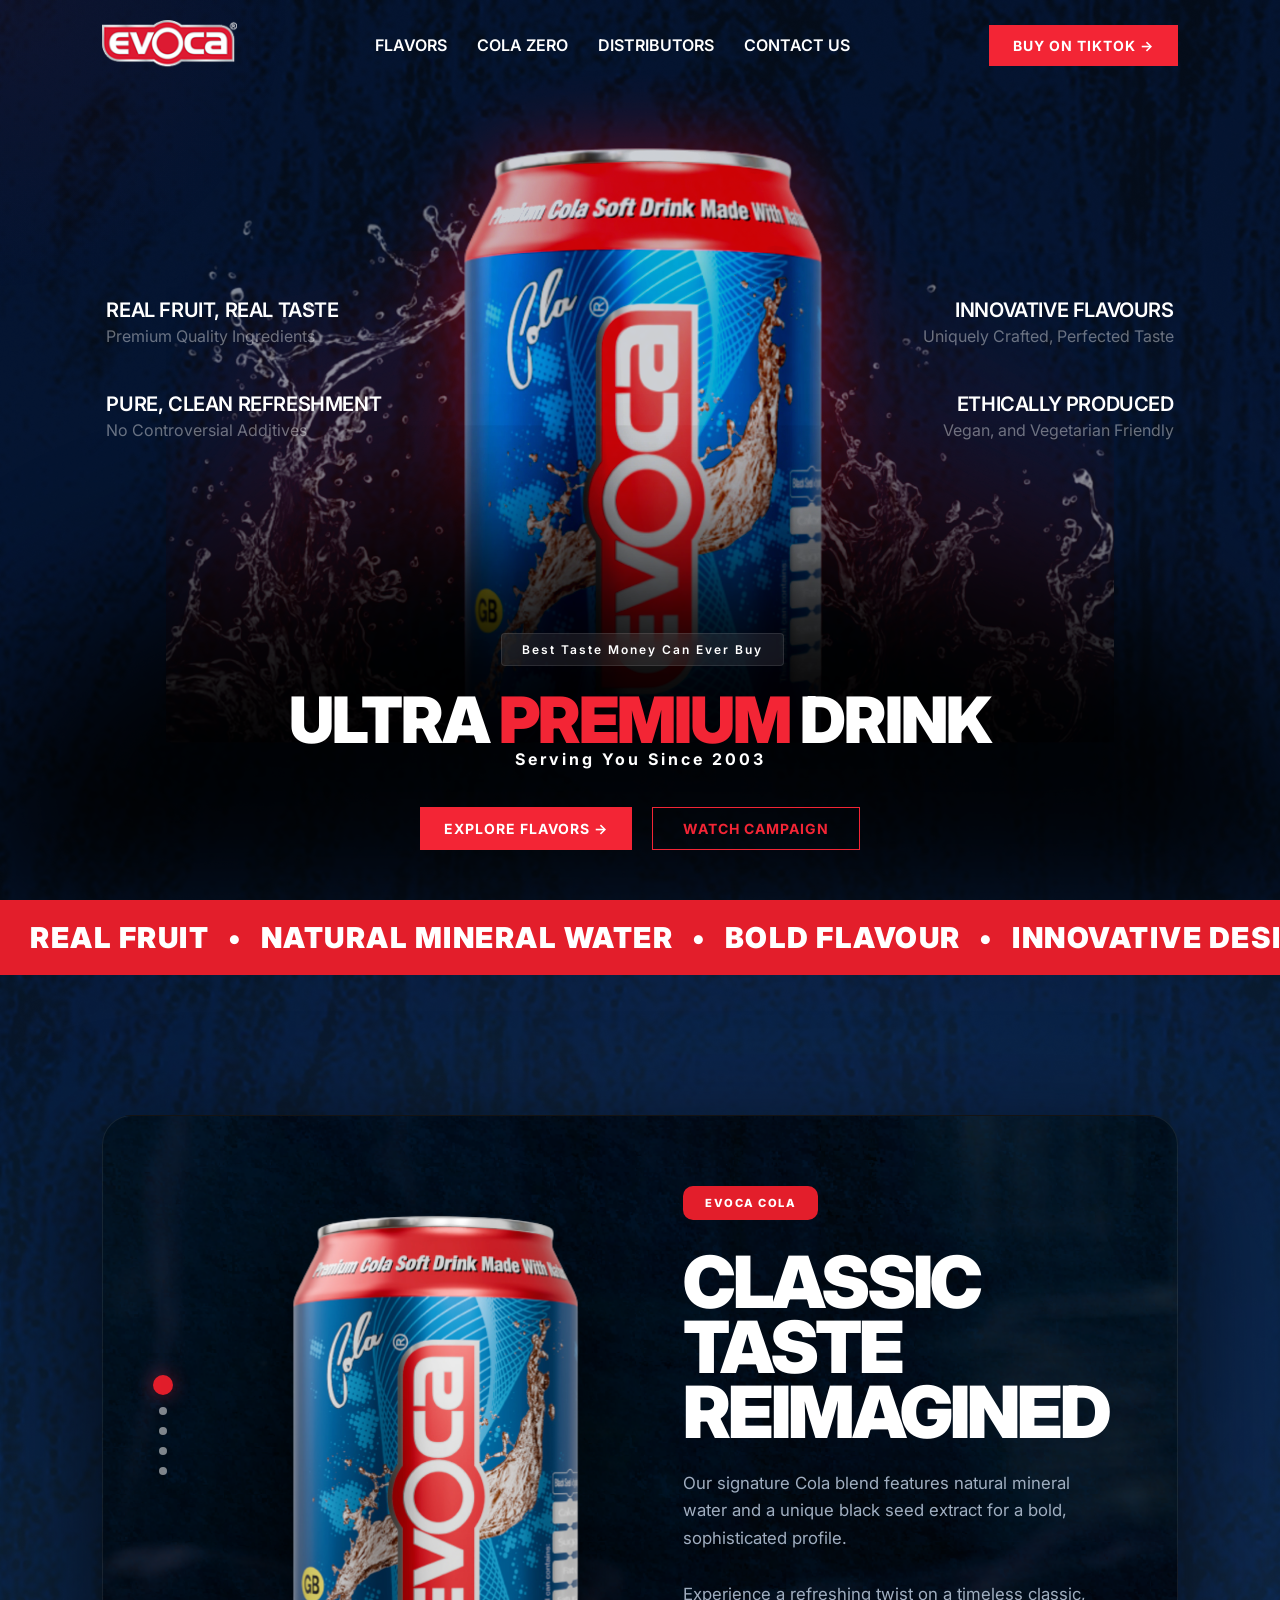
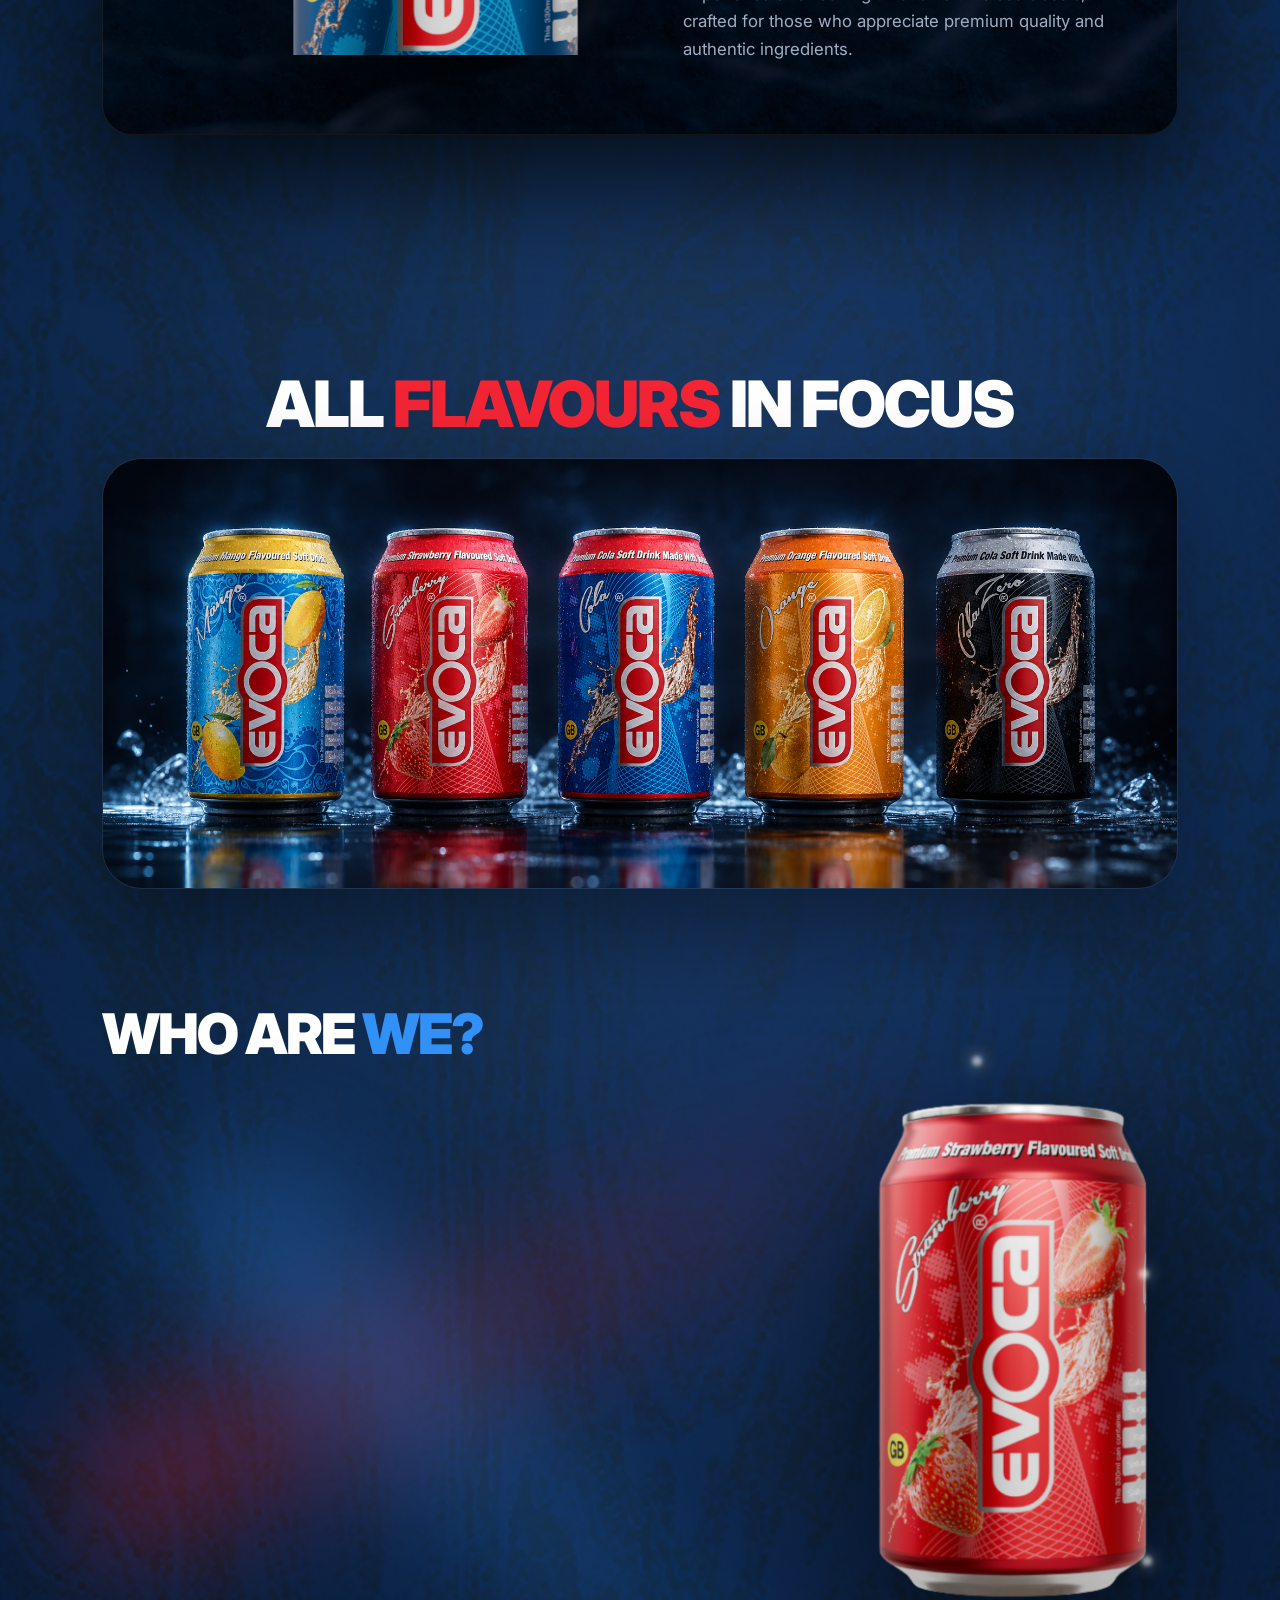
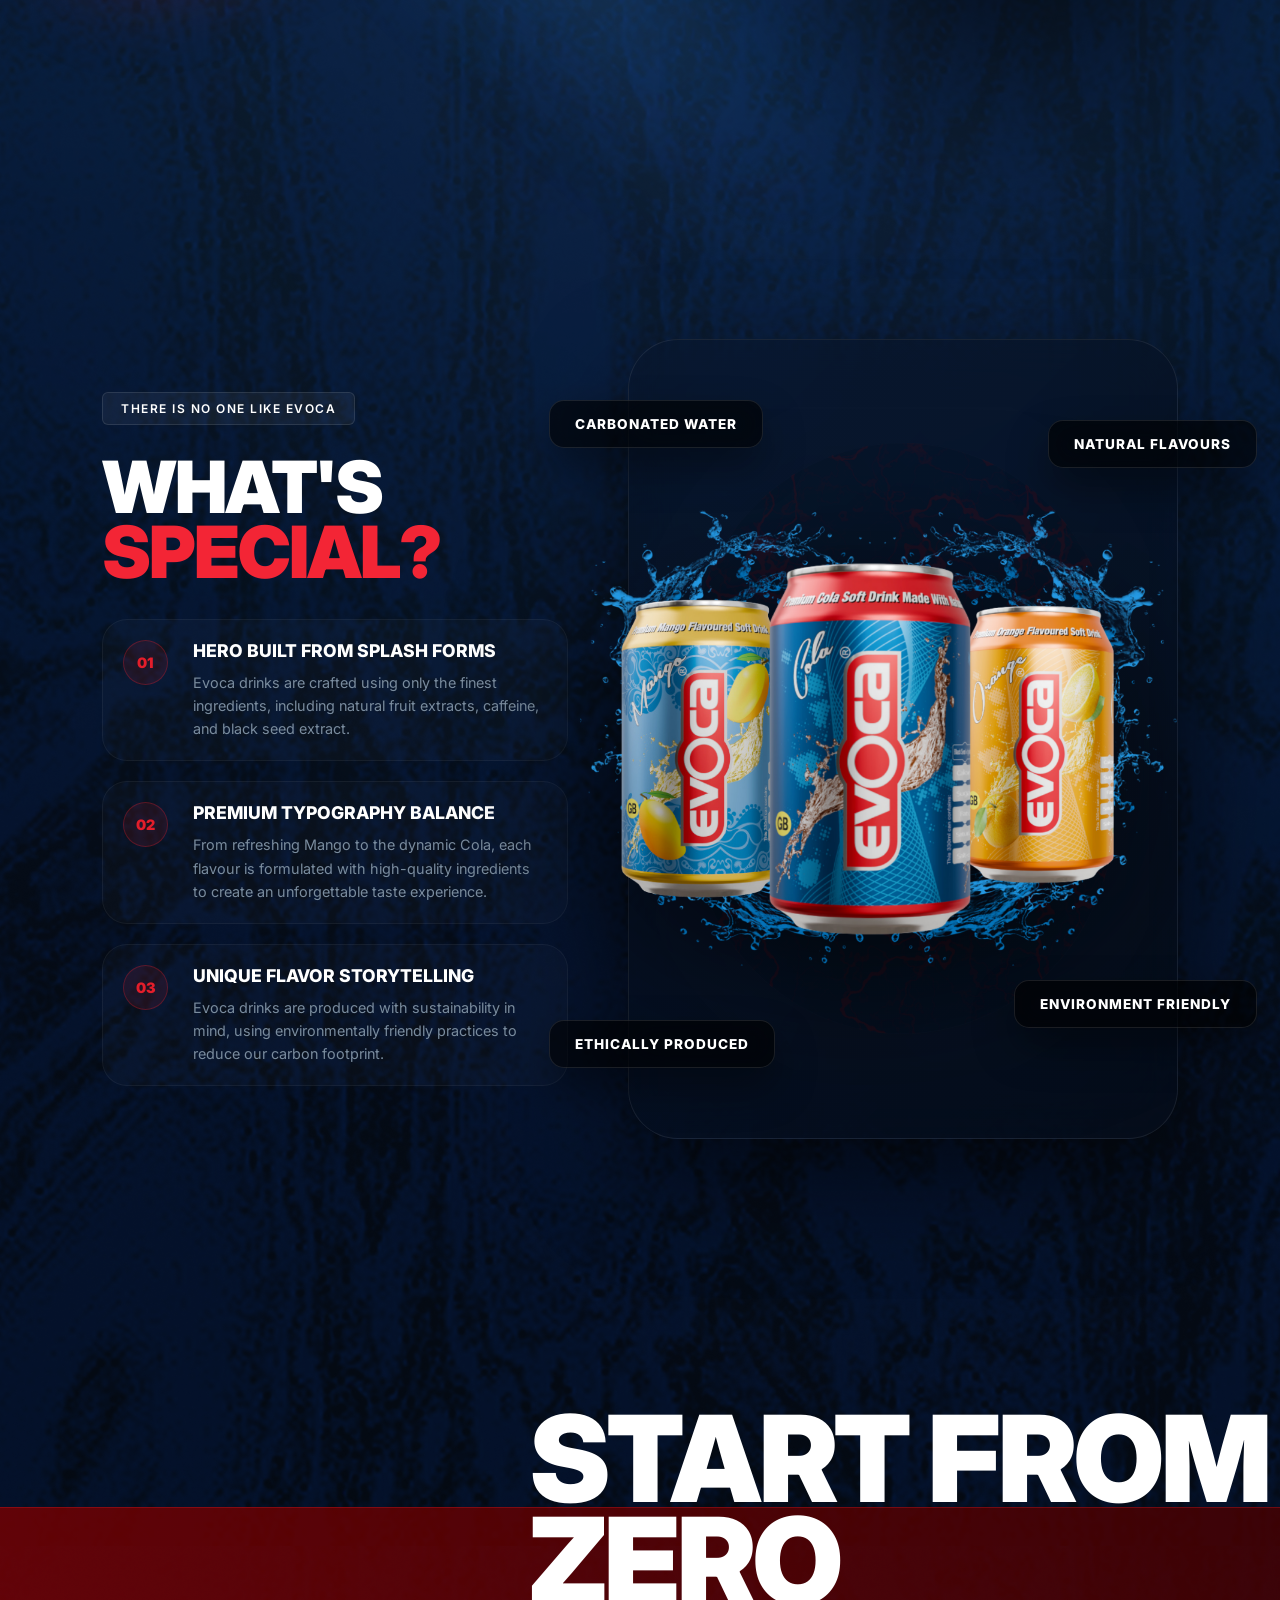
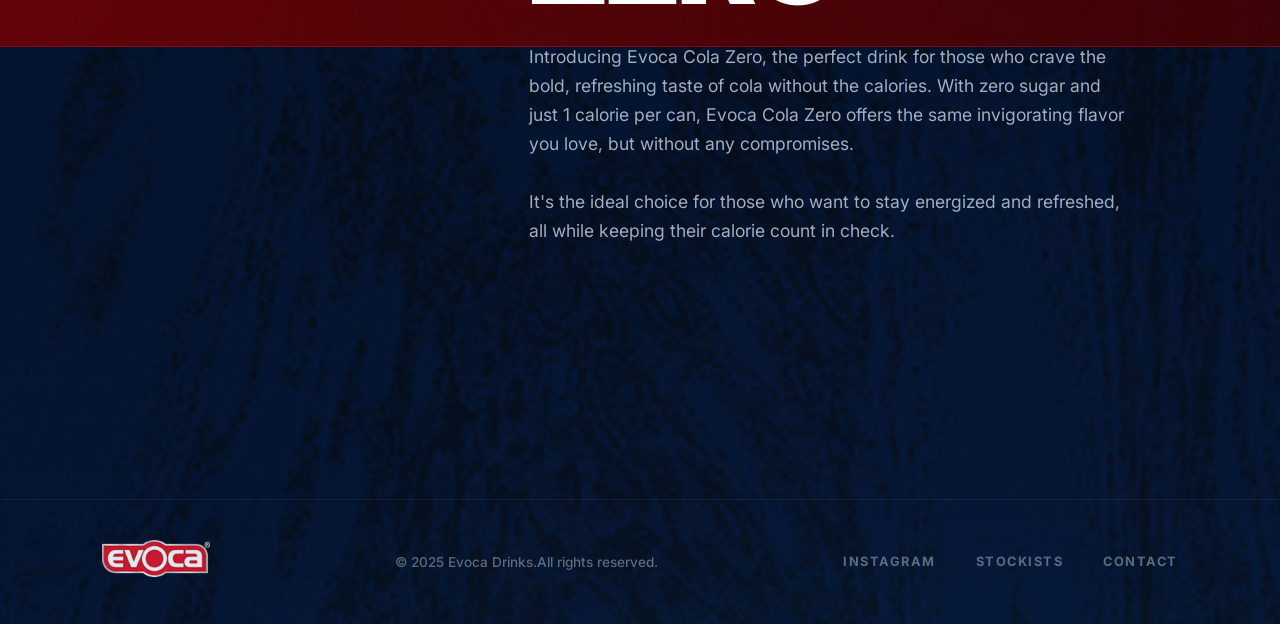
==== commit 2435a76d: "Refine Cola Zero description spacing" ====
--- a/index.html
+++ b/index.html
@@ -262,7 +262,7 @@
                 <p class="zero-text">
                     Introducing Evoca Cola Zero, the perfect drink for those who crave the bold, refreshing taste of
                     cola without the calories. With zero sugar and just 1 calorie per can, Evoca Cola Zero offers the
-                    same invigorating flavor you love, but without any compromises.<br>
+                    same invigorating flavor you love, but without any compromises.<br> <br>
                     It's the ideal choice for those who
                     want to stay energized and refreshed, all while keeping their calorie count in check.
                 </p>
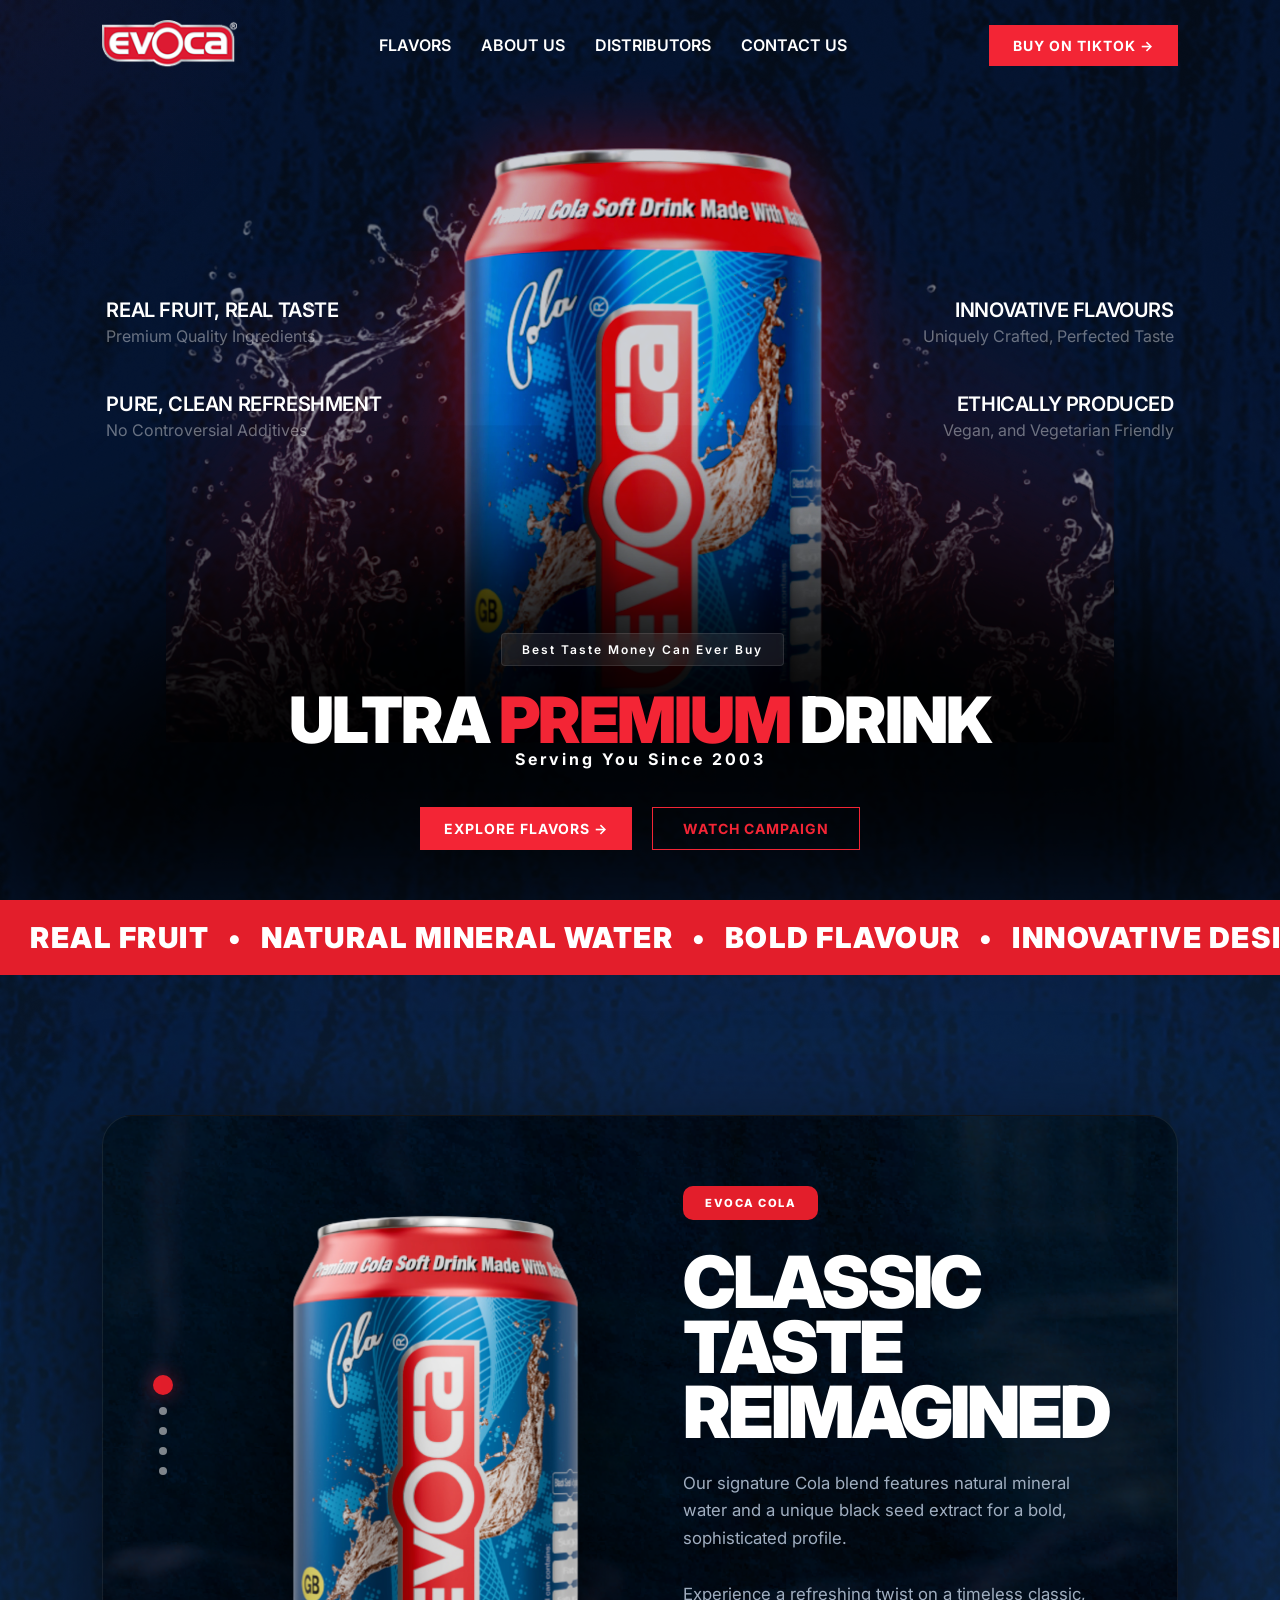
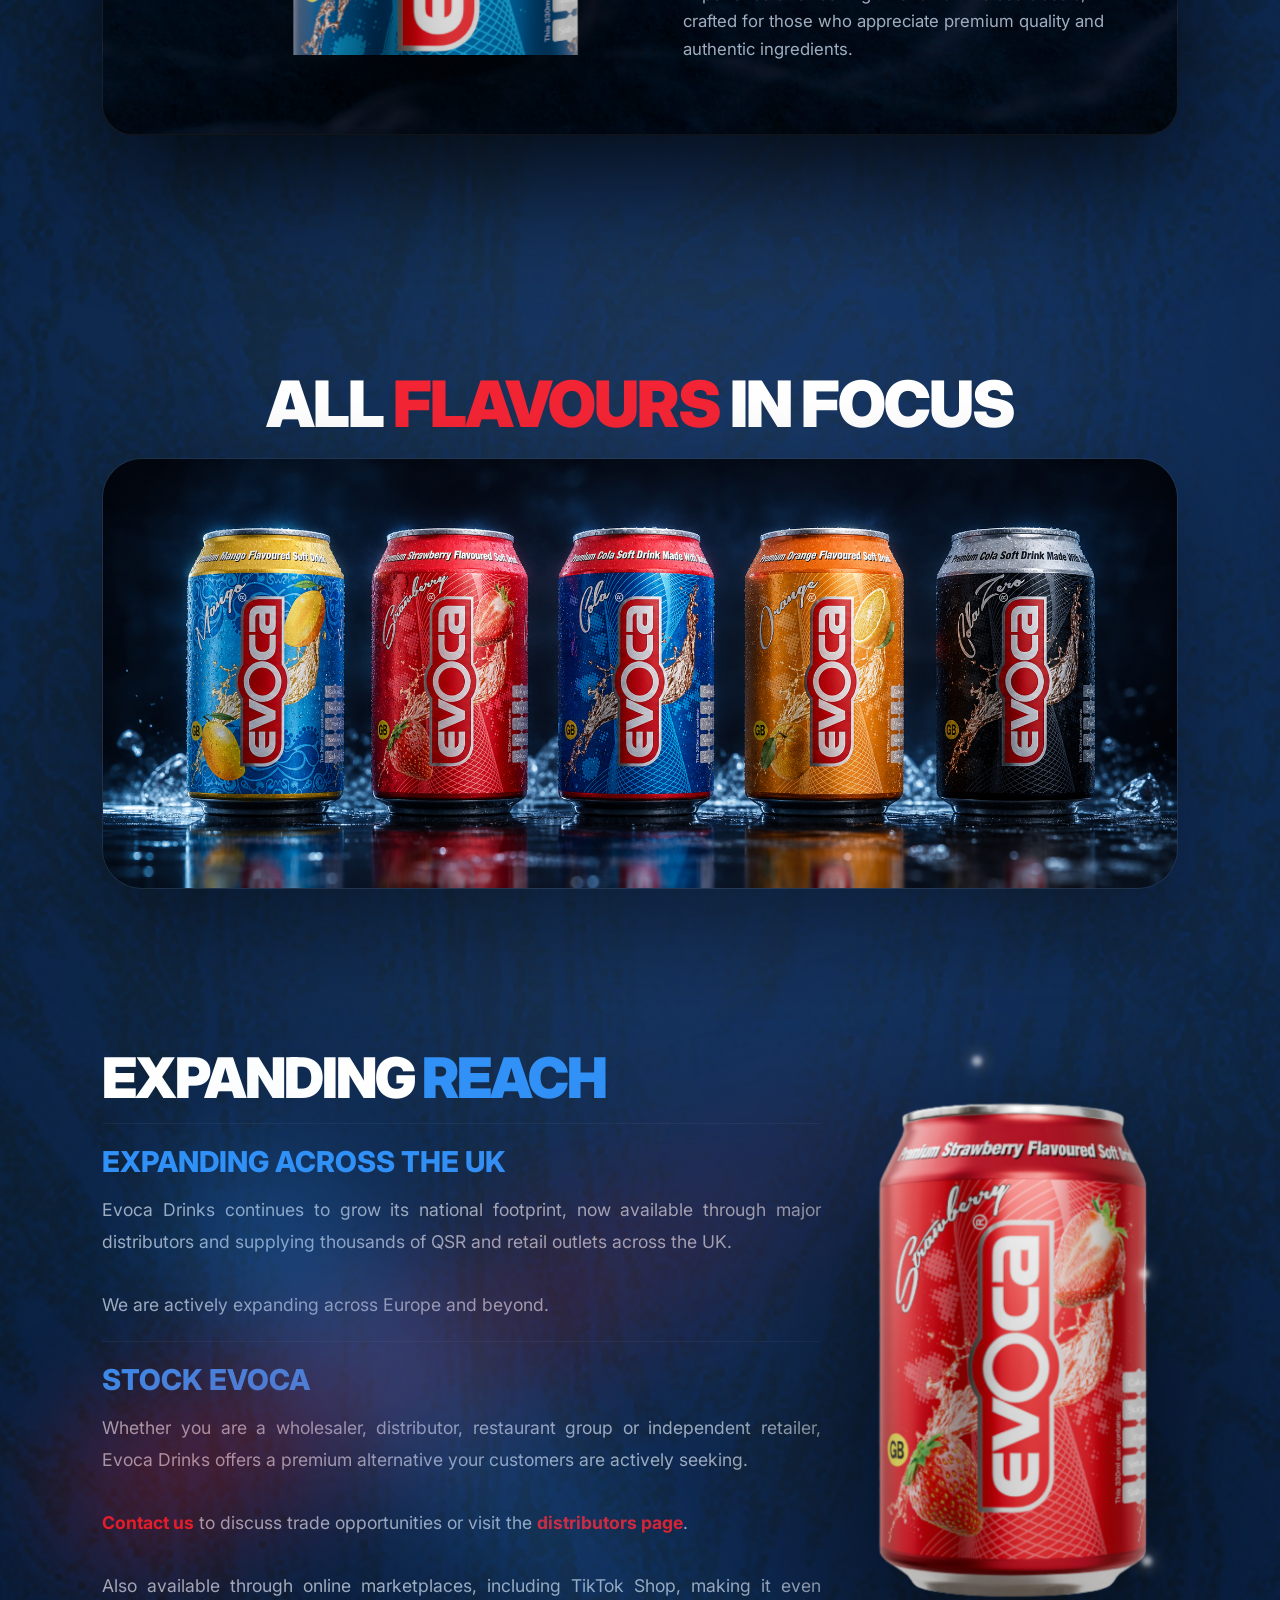
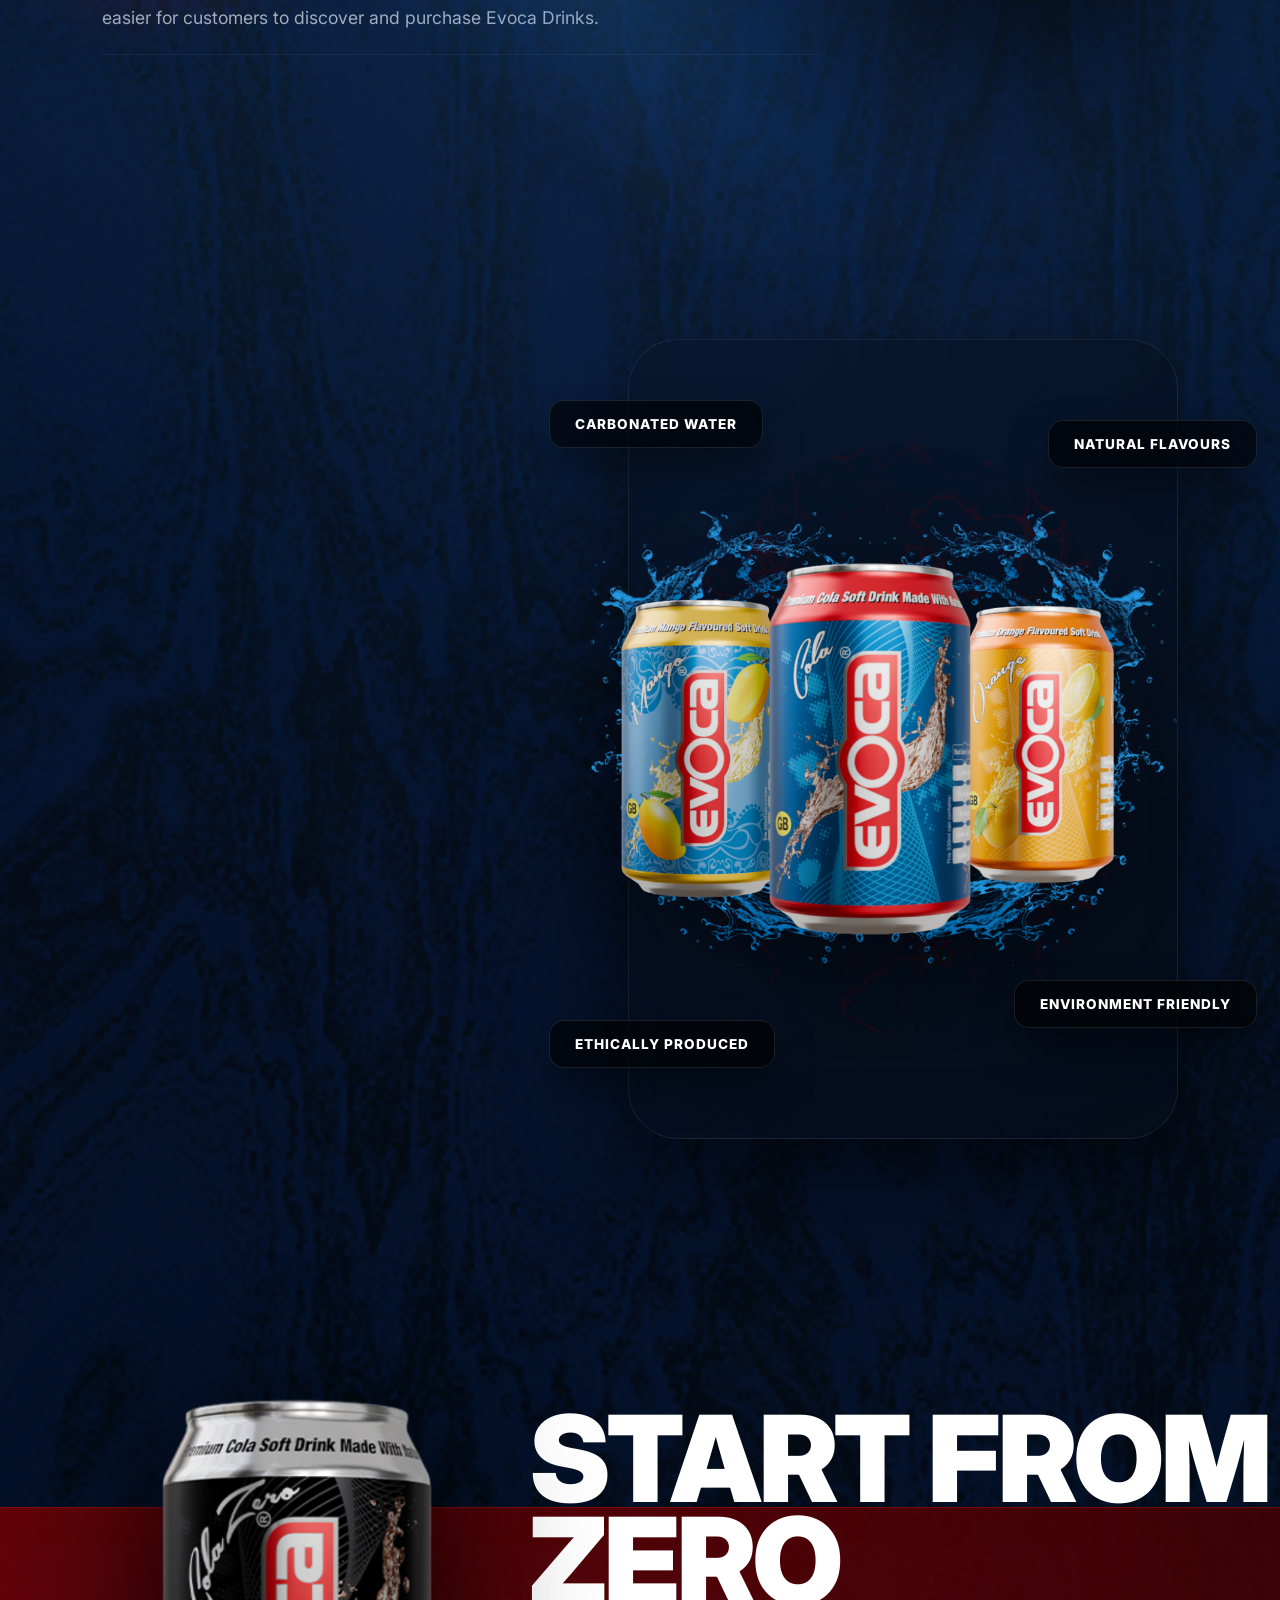
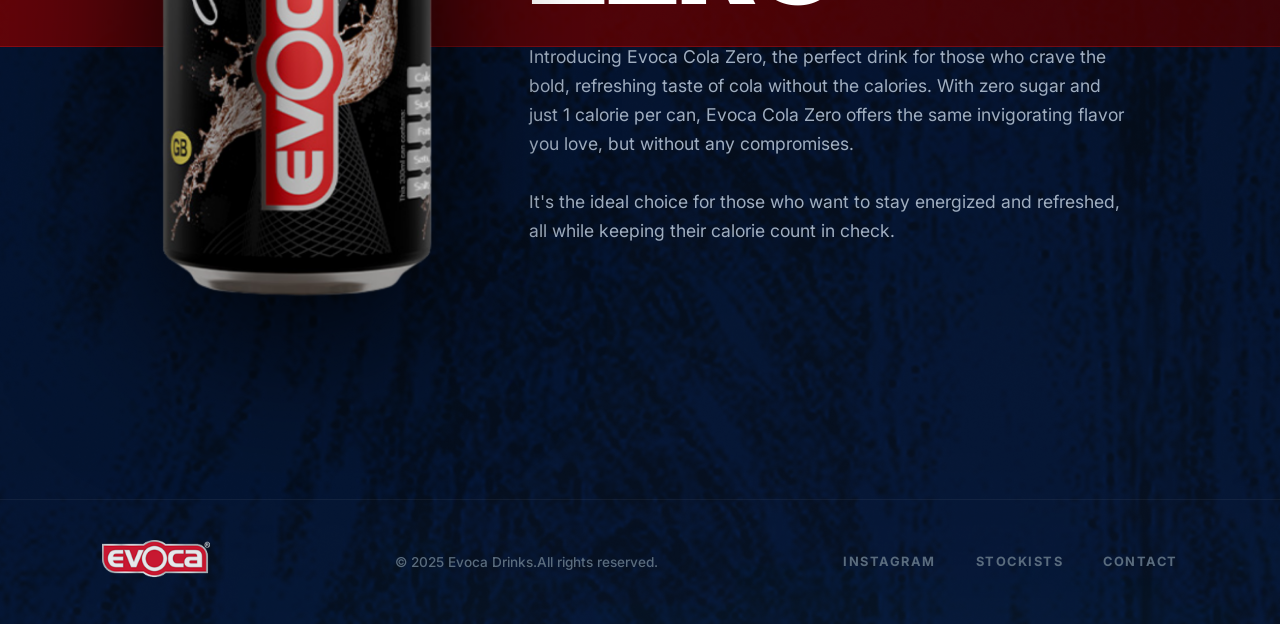
==== commit 0db8827a: "Add about page, hero assets, and update layout/styles" ====
--- a/index.html
+++ b/index.html
@@ -21,7 +21,7 @@
             </div>
             <nav class="nav-links">
                 <a href="index.html#flavors">Flavors</a>
-                <a href="index.html#zero">Cola Zero</a>
+                <a href="about.html">About Us</a>
                 <a href="distributors.html">Distributors</a>
                 <a href="contact.html">Contact US</a>
             </nav>
@@ -130,36 +130,32 @@
 
         <div class="campaign-grid">
             <div class="campaign-left reveal">
-                <h3 class="side-heading">Who are<span class="highlight-blue"> we?</span></h3>
+                <h3 class="side-heading">Expanding <span class="highlight-blue">Reach</span></h3>
 
                 <div class="feature-list">
                     <div class="feature-card reveal delay-1">
-                        <h4>Our Story</h4>
+                        <h4>Expanding Across the UK</h4>
                         <p>
-                            Evoca Enterprises Ltd was founded with a clear ambition: to create premium soft drinks
-                            without pricing them into a niche category. From the outset, we committed to producing
-                            drinks we would genuinely choose ourselves. This meant refusing to compromise on taste,
-                            quality, or production standards.
+                            Evoca Drinks continues to grow its national footprint, now available through major
+                            distributors and supplying thousands of QSR and retail outlets across the UK.
+                            <br><br>
+                            We are actively expanding across Europe and beyond.
                         </p>
-                        <ul class="principles-list">
-                            <li>We would not produce fruit drinks without real fruit.</li>
-                            <li>We would not rely on controversial colourings.</li>
-                            <li>We would not use alcohol-based solvents in our formulations.</li>
-                        </ul>
+                    </div>
+                    <div class="feature-card reveal delay-2">
+                        <h4>Stock Evoca</h4>
                         <p>
-                            That commitment led to industry-first products and a brand built on integrity.
+                            Whether you are a wholesaler, distributor, restaurant group or independent retailer, Evoca
+                            Drinks offers a premium alternative your customers are actively seeking.
+                            <br><br>
+                            <a href="contact.html" style="color: var(--primary-red); font-weight: 700;">Contact us</a>
+                            to discuss trade opportunities or visit the <a href="distributors.html"
+                                style="color: var(--primary-red); font-weight: 700;">distributors page</a>.
+                            <br><br>
+                            Also available through online marketplaces, including TikTok Shop, making it even easier for
+                            customers to discover and purchase Evoca Drinks.
                         </p>
                     </div>
-                    <div class="feature-card reveal delay-2">
-                        <h4>Built on Principle</h4>
-                        <p>
-                            Founded by Intisar Qasim (CEO) and Asif Salahuddin (COO), Evoca Drinks combines leadership
-                            experience with long-term commercial vision. Despite entering one of the most competitive
-                            markets in the world, Evoca has sold over 1.6 million cans with minimal marketing support —
-                            demonstrating strong consumer demand for a credible, premium alternative.
-                        </p>
-                    </div>
-
                 </div>
             </div>
 
--- a/style.css
+++ b/style.css
@@ -188,8 +188,10 @@
 /* Header / Navbar */
 .navbar {
     display: flex;
-    justify-content: center; /* Centering the inner container */
-    padding: 0 8%; /* Percentage padding for smaller screens */
+    justify-content: center;
+    /* Centering the inner container */
+    padding: 0 8%;
+    /* Percentage padding for smaller screens */
     width: 100%;
     position: fixed;
     top: 0;
@@ -207,14 +209,15 @@
     display: flex;
     justify-content: space-between;
     align-items: center;
-    padding: 20px 0; /* Vertical padding only, horizontal handled by parent or margin */
-}
-
-.navbar.scrolled { 
-    background-color: #051329 !important; 
-    backdrop-filter: blur(15px); 
-    border-bottom: 1px solid rgba(255, 255, 255, 0.1); 
-    box-shadow: 0 10px 30px rgba(0, 0, 0, 0.3); 
+    padding: 20px 0;
+    /* Vertical padding only, horizontal handled by parent or margin */
+}
+
+.navbar.scrolled {
+    background-color: #051329 !important;
+    backdrop-filter: blur(15px);
+    border-bottom: 1px solid rgba(255, 255, 255, 0.1);
+    box-shadow: 0 10px 30px rgba(0, 0, 0, 0.3);
 }
 
 .navbar.scrolled .navbar-container {
@@ -270,9 +273,39 @@
     transform: none;
 }
 
-.hero { min-height: 100vh; display: flex; justify-content: center; align-items: flex-start; padding: 300px 8% 0; position: relative; scroll-snap-align: start; overflow: hidden;  margin-bottom: 0 !important; }
-.hero-visual { position: absolute; top: 40%; left: 50%; transform: translate(-50%, -50%); width: 100%; display: flex; justify-content: center; align-items: center; z-index: 1; pointer-events: none; opacity: 0.8; }
-.hero-img { width: auto; height: 80%; max-height: 85vh; object-fit: contain; filter: drop-shadow(0 0 50px rgba(0,0,0,0.5)); }
+.hero {
+    min-height: 100vh;
+    display: flex;
+    justify-content: center;
+    align-items: flex-start;
+    padding: 300px 8% 0;
+    position: relative;
+    scroll-snap-align: start;
+    overflow: hidden;
+    margin-bottom: 0 !important;
+}
+
+.hero-visual {
+    position: absolute;
+    top: 40%;
+    left: 50%;
+    transform: translate(-50%, -50%);
+    width: 100%;
+    display: flex;
+    justify-content: center;
+    align-items: center;
+    z-index: 1;
+    pointer-events: none;
+    opacity: 0.8;
+}
+
+.hero-img {
+    width: auto;
+    height: 80%;
+    max-height: 85vh;
+    object-fit: contain;
+    filter: drop-shadow(0 0 50px rgba(0, 0, 0, 0.5));
+}
 
 
 .hero-sides-container {
@@ -282,7 +315,8 @@
     display: flex;
     justify-content: space-between;
     align-items: flex-start;
-    padding: 0 4px; /* Fine-tuned adjustment to perfectly align with navbar content */
+    padding: 0 4px;
+    /* Fine-tuned adjustment to perfectly align with navbar content */
     z-index: 10;
 }
 
@@ -507,7 +541,8 @@
 }
 
 /* Marquee / Scrollable Background Ribbon */
-.marquee-wrapper { margin-top: 0 !important;
+.marquee-wrapper {
+    margin-top: 0 !important;
     background-color: var(--primary-red);
     padding: 20px 0;
     width: 100vw;
@@ -1476,6 +1511,13 @@
     padding: 160px 8% 60px;
     text-align: center;
     background: linear-gradient(to bottom, rgba(227, 30, 43, 0.05), transparent);
+    width: 100%;
+}
+
+.page-header-container {
+    max-width: 1300px;
+    margin: 0 auto;
+    width: 100%;
 }
 
 .page-title {
@@ -1743,7 +1785,7 @@
     }
 
     .navbar {
-        padding: 15px 5%;
+        padding: 15px 8%;
     }
 
     .menu-toggle {
@@ -1935,8 +1977,34 @@
 }
 
 /* Color Enhancement (Shine Removed) */
-.hero-img-wrapper { position: relative; display: flex; justify-content: center; align-items: center; width: fit-content; height: fit-content; margin: 0 auto; overflow: hidden; }
-.hero-img { filter: drop-shadow(0 0 40px rgba(227, 30, 43, 0.45)) saturate(1.5) contrast(1.25) brightness(1.1) !important; transition: all 0.5s ease; }
+.hero-img-wrapper {
+    position: relative;
+    display: flex;
+    justify-content: center;
+    align-items: center;
+    width: fit-content;
+    height: fit-content;
+    margin: 0 auto;
+    overflow: hidden;
+}
+
+.hero-img {
+    filter: drop-shadow(0 0 40px rgba(227, 30, 43, 0.45)) saturate(1.5) contrast(1.25) brightness(1.1) !important;
+    transition: all 0.5s ease;
+}
 
 /* Hero Bottom Fade Overlay */
-.hero-fade-overlay { position: absolute; bottom: -20px; left: 50%; transform: translateX(-50%); width: 1400px; height: 350px; background: #000; border-radius: 700px 700px 0 0; filter: blur(80px); z-index: 5; pointer-events: none; opacity: 0.9; }
+.hero-fade-overlay {
+    position: absolute;
+    bottom: -20px;
+    left: 50%;
+    transform: translateX(-50%);
+    width: 1400px;
+    height: 350px;
+    background: #000;
+    border-radius: 700px 700px 0 0;
+    filter: blur(80px);
+    z-index: 5;
+    pointer-events: none;
+    opacity: 0.9;
+}
